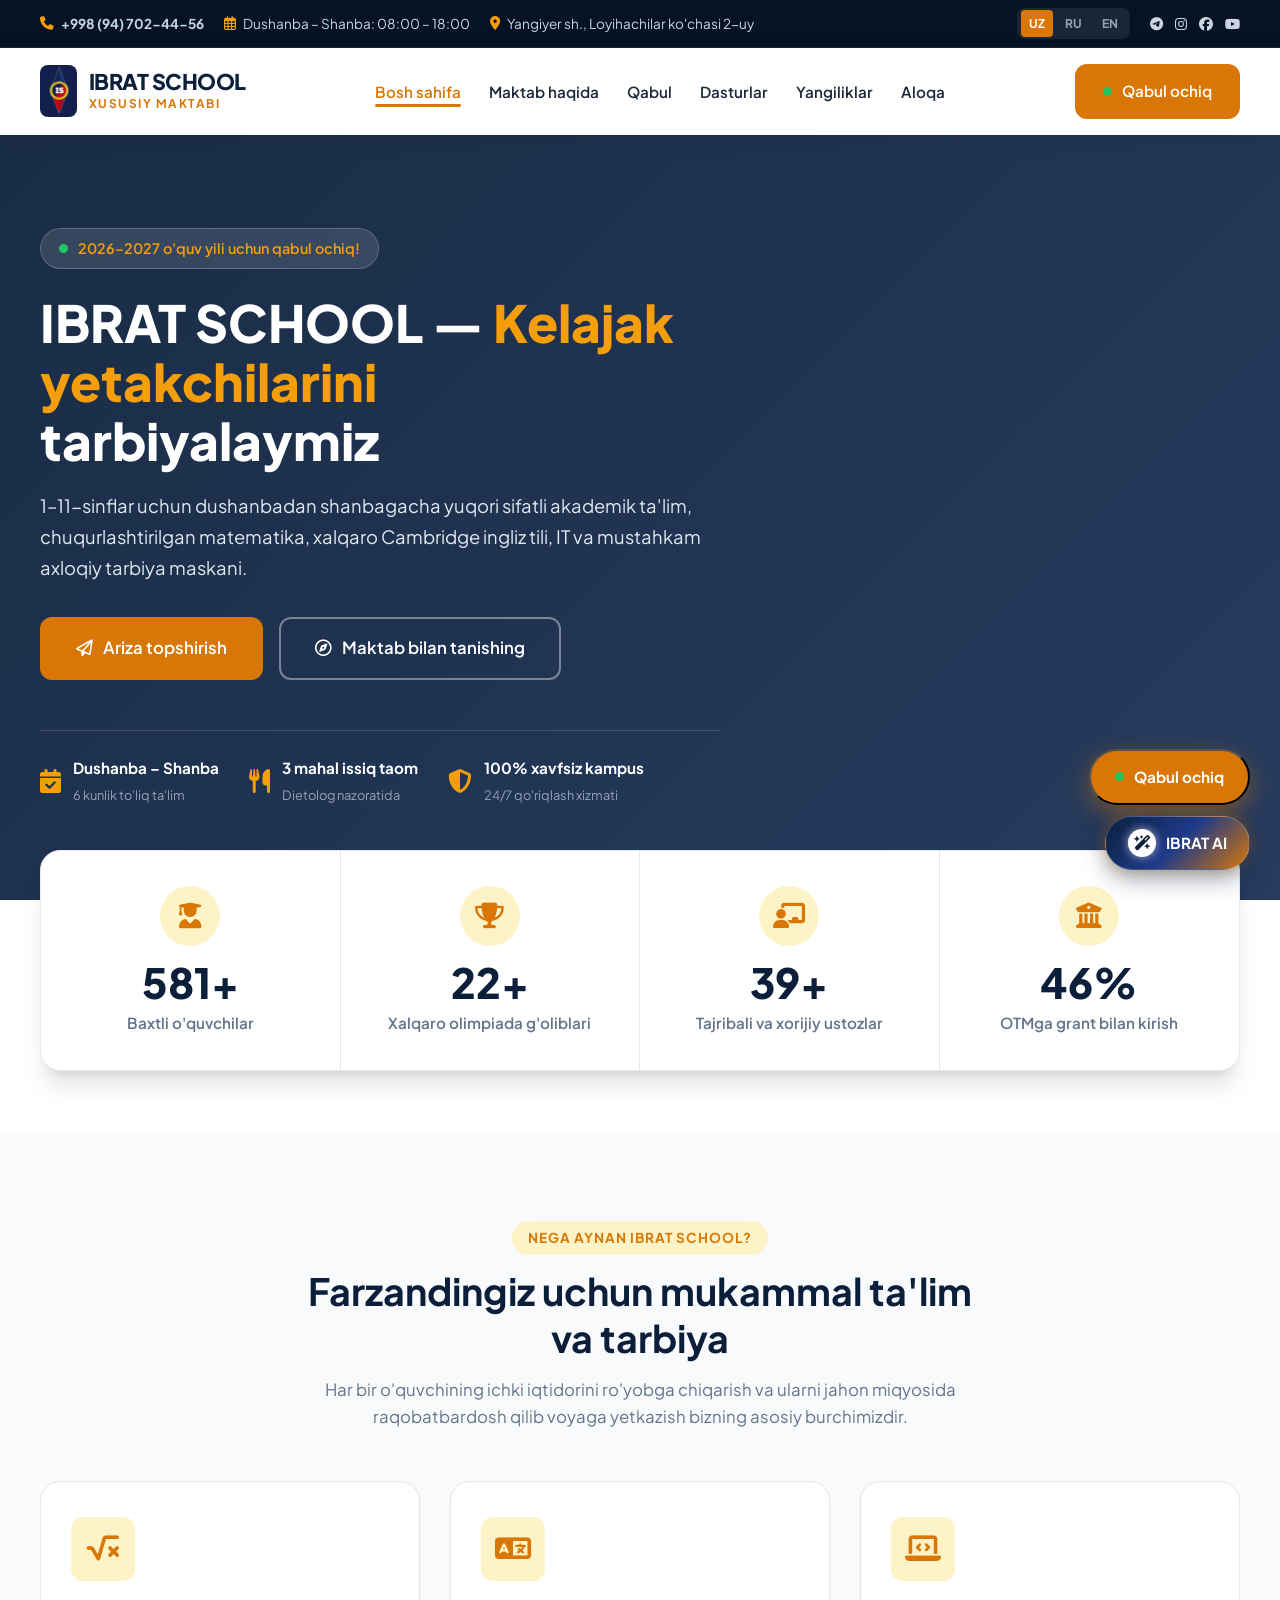
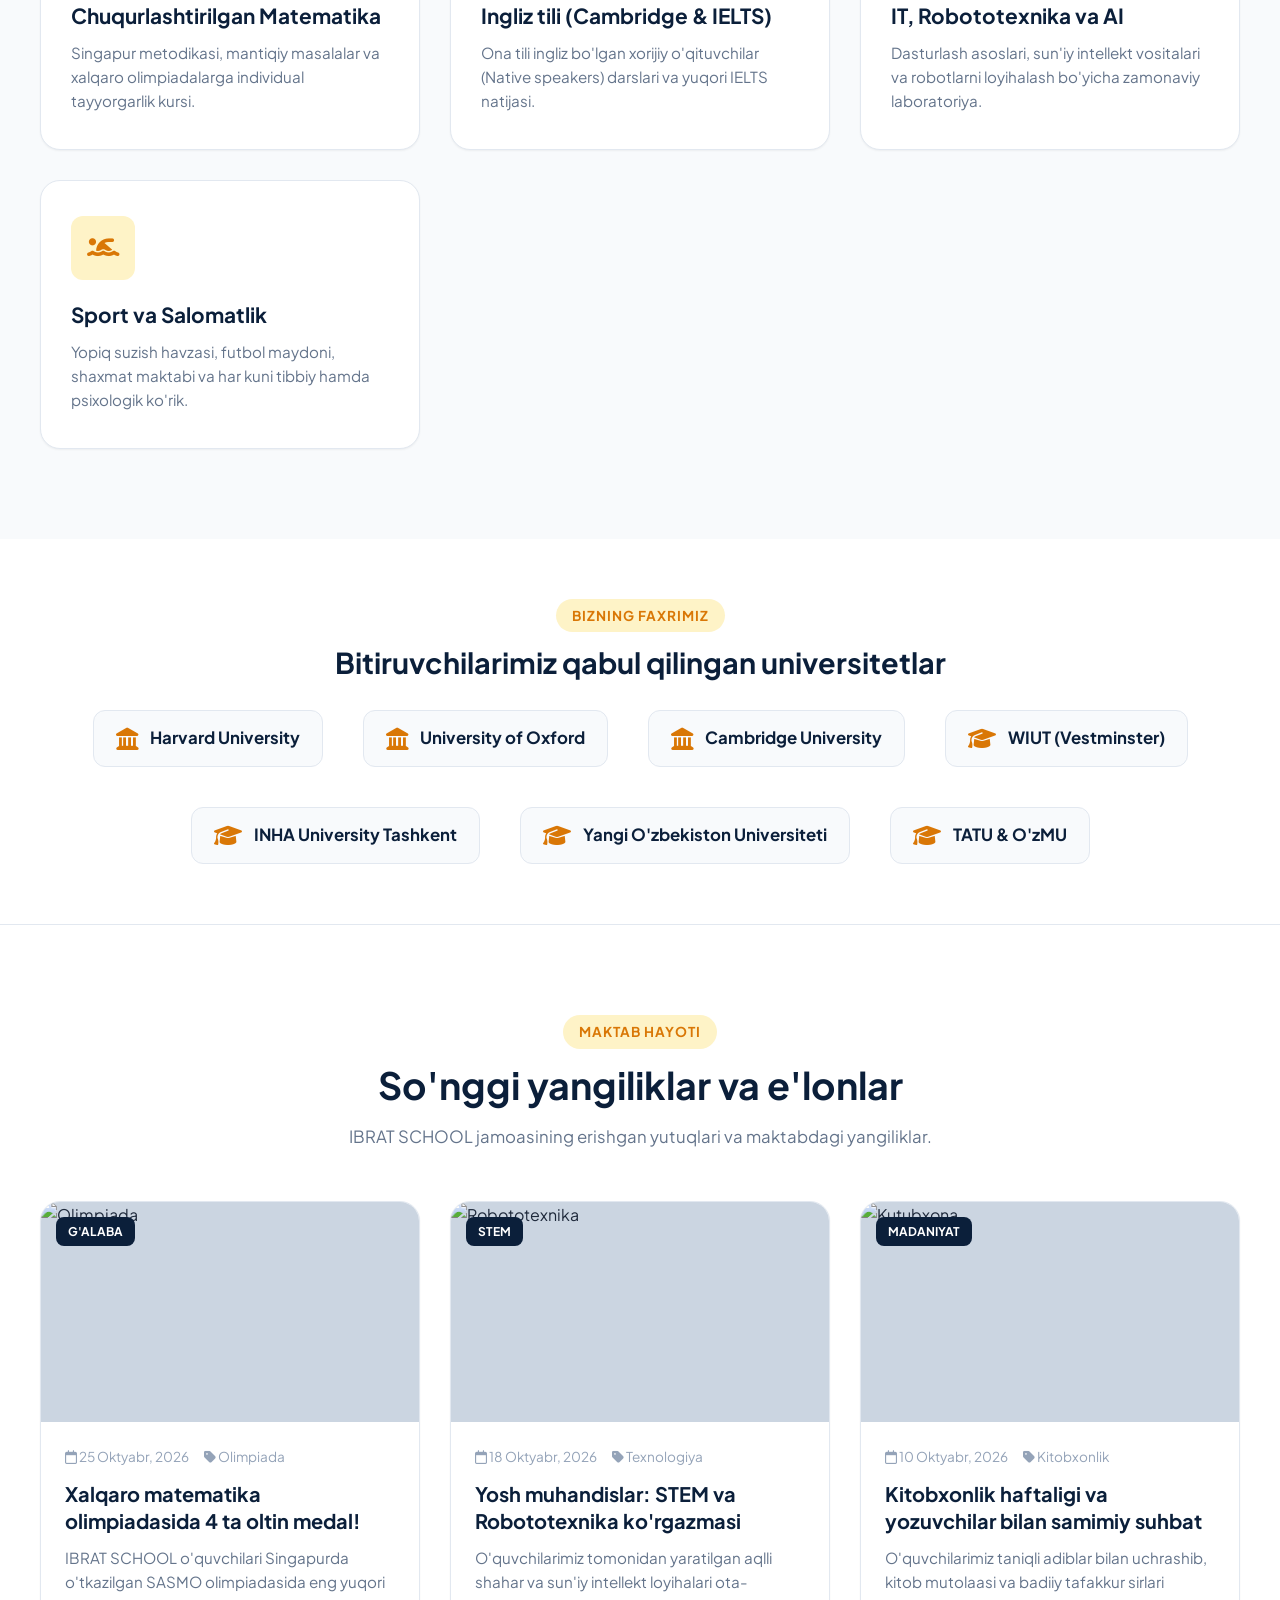
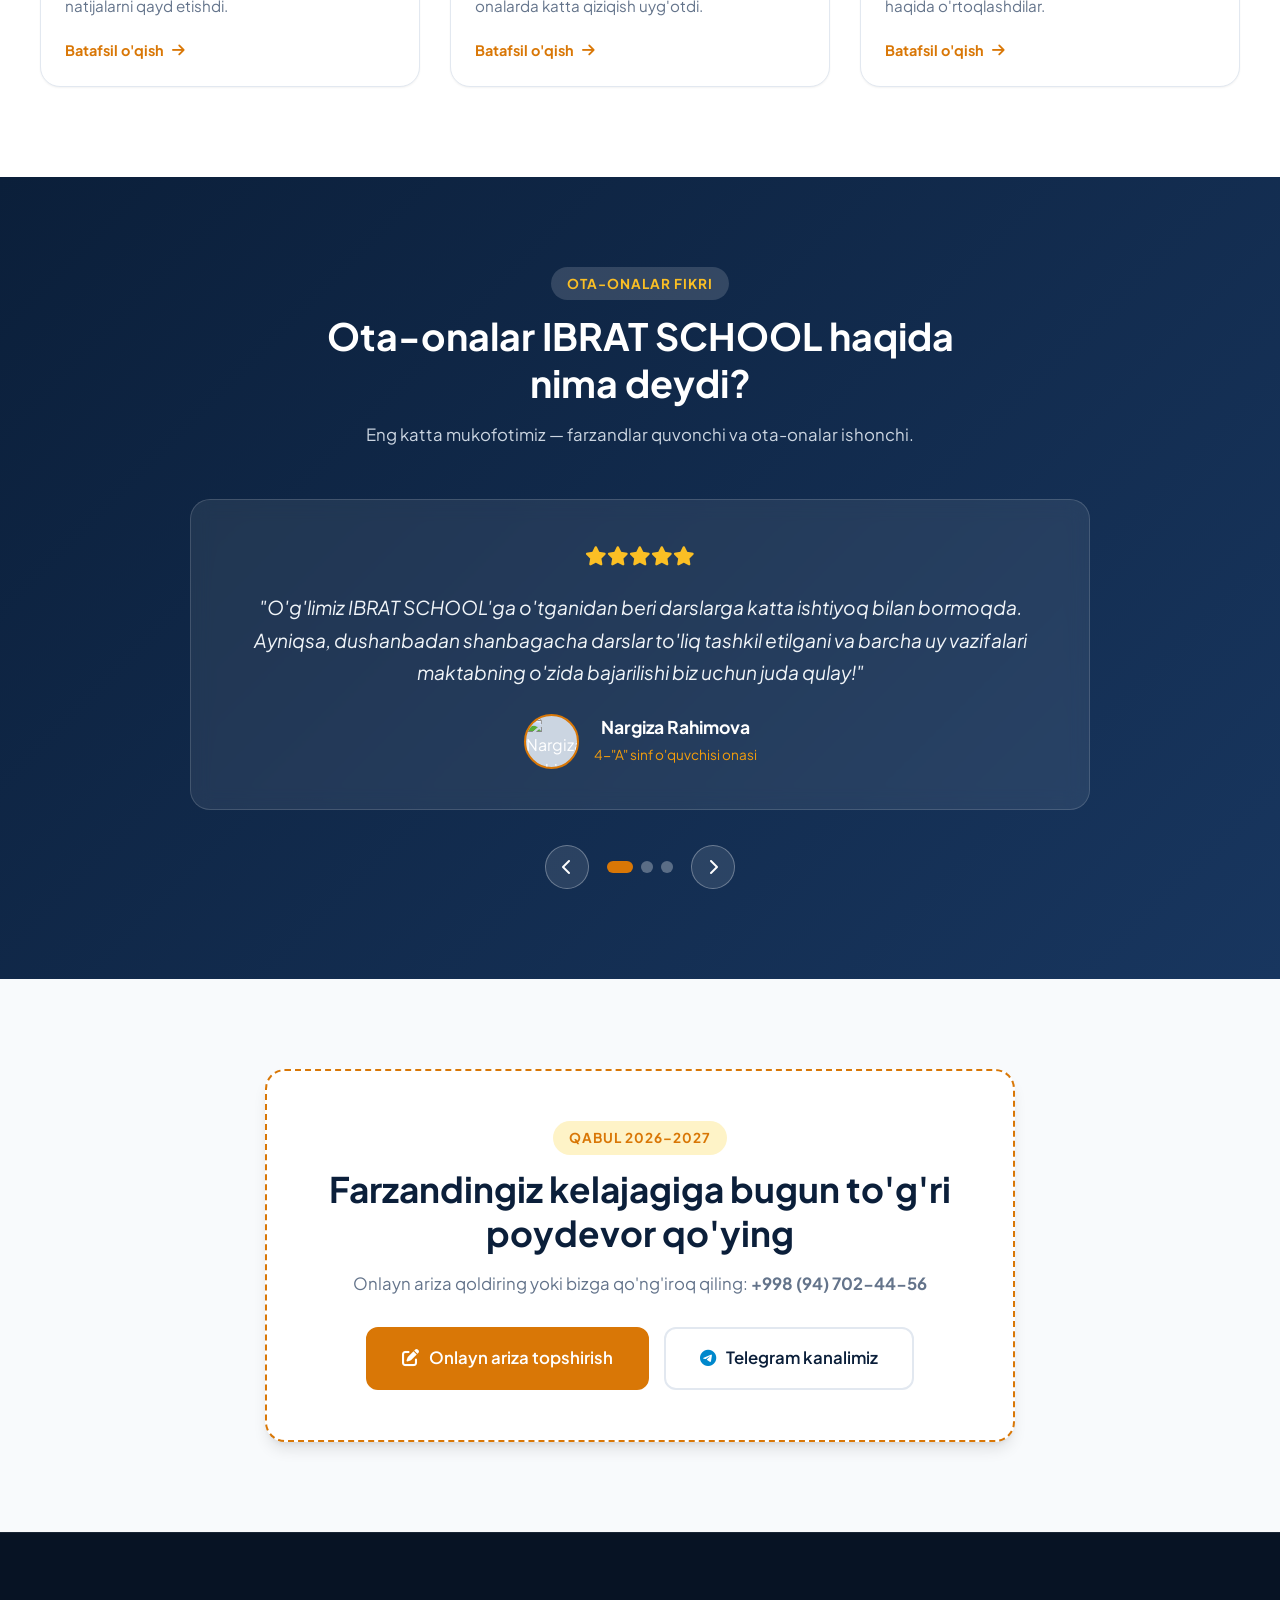
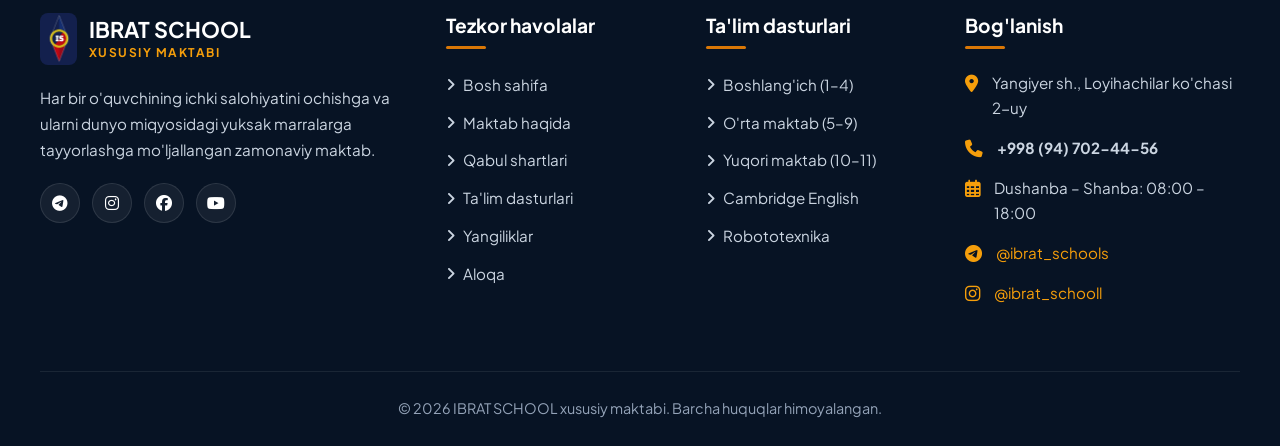
==== index.html @ 4319fed9 "Initial release: IBRAT SCHOOL rasmiy veb-sayti va AI yordamchi" ====
﻿<!DOCTYPE html>
<html lang="uz">
<head>
  <meta charset="UTF-8">
  <meta name="viewport" content="width=device-width, initial-scale=1.0">
  <title>IBRAT SCHOOL — Zamonaviy xususiy maktab va xalqaro ta'lim</title>
  <meta name="description" content="IBRAT SCHOOL xususiy maktabi — 1–11-sinflar uchun dushanbadan shanbagacha chuqurlashtirilgan matematika, ingliz tili va IT ta'limi. 2026–2027 o'quv yili uchun qabul ochiq!">
  
  <!-- Favicon: Maktab Emblemasi -->
  <link rel="icon" type="image/png" href="images/logo-square.png">

  <!-- Google Fonts: Plus Jakarta Sans -->
  <link rel="preconnect" href="https://fonts.googleapis.com">
  <link rel="preconnect" href="https://fonts.gstatic.com" crossorigin>
  <link href="https://fonts.googleapis.com/css2?family=Plus+Jakarta+Sans:wght@400;500;600;700;800&display=swap" rel="stylesheet">
  
  <!-- Font Awesome Ikonkalari -->
  <link rel="stylesheet" href="https://cdnjs.cloudflare.com/ajax/libs/font-awesome/6.4.0/css/all.min.css">
  
  <!-- Asosiy CSS -->
  <link rel="stylesheet" href="css/style.css">
</head>
<body>

  <!-- ==========================================================================
       1. TEPADAGI TEZKOR MA'LUMOT PANELI (TOPBAR)
       ========================================================================== -->
  <div class="topbar">
    <div class="container">
      <div class="topbar-info">
        <!-- Telefon raqam -->
        <div class="topbar-item">
          <i class="fa-solid fa-phone"></i>
          <a href="tel:+998947024456" style="color:inherit; font-weight:700;">+998 (94) 702-44-56</a>
        </div>
        <!-- O'qish kunlari va ish vaqti: Dushanbadan Shanbagacha -->
        <div class="topbar-item">
          <i class="fa-regular fa-calendar-days"></i>
          <span>Dushanba – Shanba: 08:00 – 18:00</span>
        </div>
        <!-- Manzil -->
        <div class="topbar-item">
          <i class="fa-solid fa-location-dot"></i>
          <span>Yangiyer sh., Loyihachilar ko'chasi 2-uy</span>
        </div>
      </div>

      <div class="topbar-actions">
        <!-- Tillar almashtirgich (UZ / RU / EN) -->
        <div class="lang-switcher">
          <button class="lang-btn active" data-lang="uz">UZ</button>
          <button class="lang-btn" data-lang="ru">RU</button>
          <button class="lang-btn" data-lang="en">EN</button>
        </div>

        <!-- Ijtimoiy tarmoqlar: Telegram & Instagram -->
        <div class="topbar-social">
          <a href="https://t.me/ibrat_schools" target="_blank" title="Telegram kanalimiz: @ibrat_schools"><i class="fa-brands fa-telegram"></i></a>
          <a href="https://instagram.com/ibrat_schooll" target="_blank" title="Instagram sahifamiz: @ibrat_schooll"><i class="fa-brands fa-instagram"></i></a>
          <a href="https://facebook.com" target="_blank" title="Facebook"><i class="fa-brands fa-facebook"></i></a>
          <a href="https://youtube.com" target="_blank" title="YouTube"><i class="fa-brands fa-youtube"></i></a>
        </div>
      </div>
    </div>
  </div>

  <!-- ==========================================================================
       2. ASOSIY MENYU (HEADER / NAVBAR)
       Maktab Emblemasi va Nomi: IBRAT SCHOOL
       ========================================================================== -->
  <header class="site-header">
    <div class="container">
      <nav class="navbar">
        <!-- Logotip: IBRAT SCHOOL Emblemasi -->
        <a href="index.html" class="logo-brand">
          <img src="images/logo.png" alt="IBRAT SCHOOL Emblemasi" class="logo-img">
          <div class="logo-text">
            <h1>IBRAT SCHOOL</h1>
            <span>Xususiy Maktabi</span>
          </div>
        </a>

        <!-- Sahifalar havolasi -->
        <ul class="nav-menu" id="navMenu">
          <li><a href="index.html" class="nav-link active">Bosh sahifa</a></li>
          <li><a href="about.html" class="nav-link">Maktab haqida</a></li>
          <li><a href="admissions.html" class="nav-link">Qabul</a></li>
          <li><a href="programs.html" class="nav-link">Dasturlar</a></li>
          <li><a href="news.html" class="nav-link">Yangiliklar</a></li>
          <li><a href="contact.html" class="nav-link">Aloqa</a></li>
        </ul>

        <!-- "Qabul ochiq" tugmasi -->
        <div class="nav-actions">
          <button class="btn btn-primary btn-admission-badge open-admission-modal">
            <span class="pulse-dot"></span>
            Qabul ochiq
          </button>
          
          <button class="mobile-toggle" id="mobileToggle" aria-label="Menyuni ochish">
            <i class="fa-solid fa-bars"></i>
          </button>
        </div>
      </nav>
    </div>
  </header>

  <main>
    <!-- ==========================================================================
         3. HERO BO'LIMI (ASOSIY BANNER)
         ========================================================================== -->
    <section class="hero" style="background: linear-gradient(135deg, rgba(11, 31, 58, 0.94) 0%, rgba(15, 38, 77, 0.90) 100%), url('https://images.unsplash.com/photo-1580582932707-520aed937b7b?auto=format&fit=crop&w=1920&q=80') center/cover no-repeat;">
      <div class="container">
        <div class="hero-content">
          <div class="hero-badge">
            <span class="pulse-dot"></span>
            2026–2027 o'quv yili uchun qabul ochiq!
          </div>

          <h1 class="hero-title">
            IBRAT SCHOOL — <span>Kelajak yetakchilarini</span> tarbiyalaymiz
          </h1>
          <p class="hero-description">
            1–11-sinflar uchun dushanbadan shanbagacha yuqori sifatli akademik ta'lim, chuqurlashtirilgan matematika, xalqaro Cambridge ingliz tili, IT va mustahkam axloqiy tarbiya maskani.
          </p>

          <div class="hero-buttons">
            <button class="btn btn-primary btn-lg open-admission-modal">
              <i class="fa-regular fa-paper-plane"></i>
              Ariza topshirish
            </button>
            <a href="about.html" class="btn btn-outline-white btn-lg">
              <i class="fa-regular fa-compass"></i>
              Maktab bilan tanishing
            </a>
          </div>

          <div class="hero-features-bar">
            <div class="hero-feat-item">
              <i class="fa-solid fa-calendar-check"></i>
              <div>
                <strong>Dushanba – Shanba</strong>
                <span>6 kunlik to'liq ta'lim</span>
              </div>
            </div>
            <div class="hero-feat-item">
              <i class="fa-solid fa-utensils"></i>
              <div>
                <strong>3 mahal issiq taom</strong>
                <span>Dietolog nazoratida</span>
              </div>
            </div>
            <div class="hero-feat-item">
              <i class="fa-solid fa-shield-halved"></i>
              <div>
                <strong>100% xavfsiz kampus</strong>
                <span>24/7 qo'riqlash xizmati</span>
              </div>
            </div>
          </div>
        </div>
      </div>
    </section>

    <!-- ==========================================================================
         4. YUTUQLAR STATISTIKASI (COUNTERS)
         ========================================================================== -->
    <section class="stats-section">
      <div class="container">
        <div class="stats-grid">
          <div class="stat-card">
            <div class="stat-icon"><i class="fa-solid fa-user-graduate"></i></div>
            <div class="stat-number" data-target="1250" data-suffix="+">0</div>
            <div class="stat-label">Baxtli o'quvchilar</div>
          </div>

          <div class="stat-card">
            <div class="stat-icon"><i class="fa-solid fa-trophy"></i></div>
            <div class="stat-number" data-target="48" data-suffix="+">0</div>
            <div class="stat-label">Xalqaro olimpiada g'oliblari</div>
          </div>

          <div class="stat-card">
            <div class="stat-icon"><i class="fa-solid fa-chalkboard-user"></i></div>
            <div class="stat-number" data-target="85" data-suffix="+">0</div>
            <div class="stat-label">Tajribali va xorijiy ustozlar</div>
          </div>

          <div class="stat-card">
            <div class="stat-icon"><i class="fa-solid fa-building-columns"></i></div>
            <div class="stat-number" data-target="99" data-suffix="%">0</div>
            <div class="stat-label">OTMga grant bilan kirish</div>
          </div>
        </div>
      </div>
    </section>

    <!-- ==========================================================================
         5. AFZALLIKLAR
         ========================================================================== -->
    <section class="section bg-alt">
      <div class="container">
        <div class="section-title-wrap">
          <span class="section-badge">Nega aynan IBRAT SCHOOL?</span>
          <h2 class="section-title">Farzandingiz uchun mukammal ta'lim va tarbiya</h2>
          <p class="section-subtitle">
            Har bir o'quvchining ichki iqtidorini ro'yobga chiqarish va ularni jahon miqyosida raqobatbardosh qilib voyaga yetkazish bizning asosiy burchimizdir.
          </p>
        </div>

        <div class="features-grid">
          <div class="feature-card">
            <div class="feat-icon-box"><i class="fa-solid fa-square-root-variable"></i></div>
            <h3>Chuqurlashtirilgan Matematika</h3>
            <p>Singapur metodikasi, mantiqiy masalalar va xalqaro olimpiadalarga individual tayyorgarlik kursi.</p>
          </div>

          <div class="feature-card">
            <div class="feat-icon-box"><i class="fa-solid fa-language"></i></div>
            <h3>Ingliz tili (Cambridge & IELTS)</h3>
            <p>Ona tili ingliz bo'lgan xorijiy o'qituvchilar (Native speakers) darslari va yuqori IELTS natijasi.</p>
          </div>

          <div class="feature-card">
            <div class="feat-icon-box"><i class="fa-solid fa-laptop-code"></i></div>
            <h3>IT, Robototexnika va AI</h3>
            <p>Dasturlash asoslari, sun'iy intellekt vositalari va robotlarni loyihalash bo'yicha zamonaviy laboratoriya.</p>
          </div>

          <div class="feature-card">
            <div class="feat-icon-box"><i class="fa-solid fa-person-swimming"></i></div>
            <h3>Sport va Salomatlik</h3>
            <p>Yopiq suzish havzasi, futbol maydoni, shaxmat maktabi va har kuni tibbiy hamda psixologik ko'rik.</p>
          </div>
        </div>
      </div>
    </section>

    <!-- ==========================================================================
         6. UNIVERSITETLAR
         ========================================================================== -->
    <section class="uni-section">
      <div class="container">
        <div class="section-title-wrap" style="margin-bottom: 30px;">
          <span class="section-badge">Bizning faxrimiz</span>
          <h2 class="section-title" style="font-size: 1.8rem;">Bitiruvchilarimiz qabul qilingan universitetlar</h2>
        </div>
        <div class="uni-grid">
          <div class="uni-badge"><i class="fa-solid fa-landmark"></i> Harvard University</div>
          <div class="uni-badge"><i class="fa-solid fa-landmark"></i> University of Oxford</div>
          <div class="uni-badge"><i class="fa-solid fa-landmark"></i> Cambridge University</div>
          <div class="uni-badge"><i class="fa-solid fa-graduation-cap"></i> WIUT (Vestminster)</div>
          <div class="uni-badge"><i class="fa-solid fa-graduation-cap"></i> INHA University Tashkent</div>
          <div class="uni-badge"><i class="fa-solid fa-graduation-cap"></i> Yangi O'zbekiston Universiteti</div>
          <div class="uni-badge"><i class="fa-solid fa-graduation-cap"></i> TATU & O'zMU</div>
        </div>
      </div>
    </section>

    <!-- ==========================================================================
         7. SO'NGGI YANGILIKLAR (3 TA KARTA)
         ========================================================================== -->
    <section class="section">
      <div class="container">
        <div class="section-title-wrap">
          <span class="section-badge">Maktab hayoti</span>
          <h2 class="section-title">So'nggi yangiliklar va e'lonlar</h2>
          <p class="section-subtitle">IBRAT SCHOOL jamoasining erishgan yutuqlari va maktabdagi yangiliklar.</p>
        </div>

        <div class="news-grid">
          <article class="news-card">
            <div class="news-img-wrap">
              <span class="news-tag">G'alaba</span>
              <img src="https://images.unsplash.com/photo-1523240795612-9a054b0db644?auto=format&fit=crop&w=700&q=80" alt="Olimpiada">
            </div>
            <div class="news-body">
              <div class="news-meta">
                <span><i class="fa-regular fa-calendar"></i> 25 Oktyabr, 2026</span>
                <span><i class="fa-solid fa-tag"></i> Olimpiada</span>
              </div>
              <h3 class="news-title">
                <a href="news.html">Xalqaro matematika olimpiadasida 4 ta oltin medal!</a>
              </h3>
              <p class="news-excerpt">
                IBRAT SCHOOL o'quvchilari Singapurda o'tkazilgan SASMO olimpiadasida eng yuqori natijalarni qayd etishdi.
              </p>
              <a href="news.html" class="news-link">Batafsil o'qish <i class="fa-solid fa-arrow-right"></i></a>
            </div>
          </article>

          <article class="news-card">
            <div class="news-img-wrap">
              <span class="news-tag">STEM</span>
              <img src="https://images.unsplash.com/photo-1581092160607-ee22621dd758?auto=format&fit=crop&w=700&q=80" alt="Robototexnika">
            </div>
            <div class="news-body">
              <div class="news-meta">
                <span><i class="fa-regular fa-calendar"></i> 18 Oktyabr, 2026</span>
                <span><i class="fa-solid fa-tag"></i> Texnologiya</span>
              </div>
              <h3 class="news-title">
                <a href="news.html">Yosh muhandislar: STEM va Robototexnika ko'rgazmasi</a>
              </h3>
              <p class="news-excerpt">
                O'quvchilarimiz tomonidan yaratilgan aqlli shahar va sun'iy intellekt loyihalari ota-onalarda katta qiziqish uyg'otdi.
              </p>
              <a href="news.html" class="news-link">Batafsil o'qish <i class="fa-solid fa-arrow-right"></i></a>
            </div>
          </article>

          <article class="news-card">
            <div class="news-img-wrap">
              <span class="news-tag">Madaniyat</span>
              <img src="https://images.unsplash.com/photo-1497633762265-9d179a990aa6?auto=format&fit=crop&w=700&q=80" alt="Kutubxona">
            </div>
            <div class="news-body">
              <div class="news-meta">
                <span><i class="fa-regular fa-calendar"></i> 10 Oktyabr, 2026</span>
                <span><i class="fa-solid fa-tag"></i> Kitobxonlik</span>
              </div>
              <h3 class="news-title">
                <a href="news.html">Kitobxonlik haftaligi va yozuvchilar bilan samimiy suhbat</a>
              </h3>
              <p class="news-excerpt">
                O'quvchilarimiz taniqli adiblar bilan uchrashib, kitob mutolaasi va badiiy tafakkur sirlari haqida o'rtoqlashdilar.
              </p>
              <a href="news.html" class="news-link">Batafsil o'qish <i class="fa-solid fa-arrow-right"></i></a>
            </div>
          </article>
        </div>
      </div>
    </section>

    <!-- ==========================================================================
         8. OTA-ONALAR FIKRLARI (SLAYDER)
         ========================================================================== -->
    <section class="testimonials-section">
      <div class="container">
        <div class="section-title-wrap">
          <span class="section-badge" style="background: rgba(255,255,255,0.15); color: #fbbf24;">Ota-onalar fikri</span>
          <h2 class="section-title">Ota-onalar IBRAT SCHOOL haqida nima deydi?</h2>
          <p class="section-subtitle">Eng katta mukofotimiz — farzandlar quvonchi va ota-onalar ishonchi.</p>
        </div>

        <div class="slider-wrapper">
          <div class="testimonial-track" id="testimonialTrack">
            <div class="testimonial-slide active">
              <div class="testimonial-card">
                <div class="testimonial-stars">
                  <i class="fa-solid fa-star"></i><i class="fa-solid fa-star"></i><i class="fa-solid fa-star"></i><i class="fa-solid fa-star"></i><i class="fa-solid fa-star"></i>
                </div>
                <p class="testimonial-text">
                  "O'g'limiz IBRAT SCHOOL'ga o'tganidan beri darslarga katta ishtiyoq bilan bormoqda. Ayniqsa, dushanbadan shanbagacha darslar to'liq tashkil etilgani va barcha uy vazifalari maktabning o'zida bajarilishi biz uchun juda qulay!"
                </p>
                <div class="testimonial-author">
                  <img src="https://images.unsplash.com/photo-1544005313-94ddf0286df2?auto=format&fit=crop&w=120&q=80" alt="Nargiza Rahimova" class="author-avatar">
                  <div class="author-info">
                    <h4>Nargiza Rahimova</h4>
                    <span>4-"A" sinf o'quvchisi onasi</span>
                  </div>
                </div>
              </div>
            </div>

            <div class="testimonial-slide">
              <div class="testimonial-card">
                <div class="testimonial-stars">
                  <i class="fa-solid fa-star"></i><i class="fa-solid fa-star"></i><i class="fa-solid fa-star"></i><i class="fa-solid fa-star"></i><i class="fa-solid fa-star"></i>
                </div>
                <p class="testimonial-text">
                  "Maktabdagi xavfsizlik, toza va to'yimli 3 mahal taom hamda robototexnika to'garagi juda yuqori darajada. Ustozlarning har bir bolaga alohida mehr bilan yondashishi tahsinga loyiq."
                </p>
                <div class="testimonial-author">
                  <img src="https://images.unsplash.com/photo-1507003211169-0a1dd7228f2d?auto=format&fit=crop&w=120&q=80" alt="Akmal Rustamov" class="author-avatar">
                  <div class="author-info">
                    <h4>Akmal Rustamov</h4>
                    <span>7-"B" sinf o'quvchisi otasi</span>
                  </div>
                </div>
              </div>
            </div>

            <div class="testimonial-slide">
              <div class="testimonial-card">
                <div class="testimonial-stars">
                  <i class="fa-solid fa-star"></i><i class="fa-solid fa-star"></i><i class="fa-solid fa-star"></i><i class="fa-solid fa-star"></i><i class="fa-solid fa-star"></i>
                </div>
                <p class="testimonial-text">
                  "Qizim 9-sinfni tamomlab, ingliz tili IELTS imtihonidan 7.5 natijani qo'lga kiritdi. IBRAT SCHOOL jamoasiga samimiy minnatdorchiligimni bildiraman!"
                </p>
                <div class="testimonial-author">
                  <img src="https://images.unsplash.com/photo-1573496359142-b8d87734a5a2?auto=format&fit=crop&w=120&q=80" alt="Dildora Umarova" class="author-avatar">
                  <div class="author-info">
                    <h4>Dildora Umarova</h4>
                    <span>9-"C" sinf o'quvchisi onasi</span>
                  </div>
                </div>
              </div>
            </div>
          </div>

          <div class="slider-controls">
            <button class="slider-btn" id="sliderPrev" aria-label="Oldingi"><i class="fa-solid fa-chevron-left"></i></button>
            <div class="slider-dots" id="sliderDots"></div>
            <button class="slider-btn" id="sliderNext" aria-label="Keyingi"><i class="fa-solid fa-chevron-right"></i></button>
          </div>
        </div>
      </div>
    </section>

    <!-- ==========================================================================
         9. CTA CHAQIRUV BLOKI
         ========================================================================== -->
    <section class="section" style="background-color: var(--bg-alt); text-align: center;">
      <div class="container">
        <div style="max-width: 750px; margin: 0 auto; background: #ffffff; padding: 50px 30px; border-radius: var(--radius-lg); box-shadow: var(--shadow-lg); border: 2px dashed var(--accent);">
          <span class="section-badge">Qabul 2026–2027</span>
          <h2 style="font-size: 2.2rem; margin-bottom: 16px;">Farzandingiz kelajagiga bugun to'g'ri poydevor qo'ying</h2>
          <p style="color: var(--text-muted); margin-bottom: 30px; font-size: 1.05rem;">
            Onlayn ariza qoldiring yoki bizga qo'ng'iroq qiling: <strong>+998 (94) 702-44-56</strong>
          </p>
          <div style="display: flex; justify-content: center; gap: 15px; flex-wrap: wrap;">
            <button class="btn btn-primary btn-lg open-admission-modal">
              <i class="fa-solid fa-pen-to-square"></i>
              Onlayn ariza topshirish
            </button>
            <a href="https://t.me/ibrat_schools" target="_blank" class="btn btn-secondary btn-lg">
              <i class="fa-brands fa-telegram" style="color: #0088cc;"></i>
              Telegram kanalimiz
            </a>
          </div>
        </div>
      </div>
    </section>
  </main>

  <!-- ==========================================================================
       10. DOIMIY QABUL TUGMASI
       ========================================================================== -->
  <button class="floating-admission-btn open-admission-modal" aria-label="Qabulga ariza topshirish">
    <span class="pulse-dot"></span>
    <span>Qabul ochiq</span>
  </button>

  <!-- ==========================================================================
       11. IBRAT AI MASLAHATCHISI (AI CHATBOT WIDGET)
       ========================================================================== -->
  <button class="ai-chat-btn" id="aiChatBtn" aria-label="AI Yordamchi bilan suhbat">
    <div class="ai-icon-sparkle">
      <i class="fa-solid fa-wand-magic-sparkles"></i>
    </div>
    <span>IBRAT AI</span>
  </button>

  <div class="ai-chat-window" id="aiChatWindow">
    <div class="ai-chat-header">
      <div class="ai-header-profile">
        <img src="images/logo-square.png" alt="IBRAT AI" class="ai-avatar">
        <div>
          <div class="ai-header-title">IBRAT AI Maslahatchi</div>
          <div class="ai-header-status">
            <span class="ai-status-dot"></span> Online yordamchi
          </div>
        </div>
      </div>
      <button class="ai-close-btn" id="aiCloseBtn" aria-label="Yopish">&times;</button>
    </div>

    <div class="ai-chat-body" id="aiMessages">
      <div class="ai-message ai-msg-bot">
        <div class="ai-bubble">
          Assalomu alaykum! Men <b>IBRAT SCHOOL</b> sun'iy intellekt maslahatchisiman. Maktabimiz, qabul, dars kunlari va narxlar haqida savollaringizga mamnuniyat bilan javob beraman.
        </div>
        <div class="ai-msg-time">Hozir</div>
      </div>

      <!-- Tezkor savollar -->
      <div class="ai-quick-questions">
        <button class="ai-quick-btn" data-question="O'qish kunlari qaysi kunlar?">📅 O'qish kunlari</button>
        <button class="ai-quick-btn" data-question="Qabul shartlari va arizalar">🎓 Qabul qanday bo'ladi?</button>
        <button class="ai-quick-btn" data-question="O'qish narxi qancha?">💰 O'qish narxlari</button>
        <button class="ai-quick-btn" data-question="Chuqurlashtirilgan fanlar">📚 Chuqur fanlar</button>
        <button class="ai-quick-btn" data-question="Telefon va manzil">📞 Telefon & Manzil</button>
      </div>
    </div>

    <form class="ai-chat-footer" id="aiChatForm">
      <input type="text" class="ai-input" id="aiInput" placeholder="Savolingizni yozing..." required autocomplete="off">
      <button type="submit" class="ai-send-btn" aria-label="Yuborish">
        <i class="fa-solid fa-paper-plane"></i>
      </button>
    </form>
  </div>

  <div class="back-to-top" id="backToTop" title="Tepaga chiqish">
    <i class="fa-solid fa-arrow-up"></i>
  </div>

  <!-- ==========================================================================
       12. FOOTER (PASTKI QISM)
       ========================================================================== -->
  <footer class="site-footer">
    <div class="container">
      <div class="footer-top">
        <div class="footer-col footer-about">
          <div class="logo-brand" style="margin-bottom: 20px;">
            <img src="images/logo.png" alt="IBRAT SCHOOL" class="logo-img">
            <div class="logo-text">
              <h2 style="color: #fff; font-size: 1.35rem;">IBRAT SCHOOL</h2>
              <span style="color: var(--accent-light);">Xususiy Maktabi</span>
            </div>
          </div>
          <p>
            Har bir o'quvchining ichki salohiyatini ochishga va ularni dunyo miqyosidagi yuksak marralarga tayyorlashga mo'ljallangan zamonaviy maktab.
          </p>
          <div class="footer-social">
            <a href="https://t.me/ibrat_schools" target="_blank"><i class="fa-brands fa-telegram"></i></a>
            <a href="https://instagram.com/ibrat_schooll" target="_blank"><i class="fa-brands fa-instagram"></i></a>
            <a href="https://facebook.com" target="_blank"><i class="fa-brands fa-facebook"></i></a>
            <a href="https://youtube.com" target="_blank"><i class="fa-brands fa-youtube"></i></a>
          </div>
        </div>

        <div class="footer-col">
          <h3>Tezkor havolalar</h3>
          <ul class="footer-links">
            <li><a href="index.html"><i class="fa-solid fa-angle-right"></i> Bosh sahifa</a></li>
            <li><a href="about.html"><i class="fa-solid fa-angle-right"></i> Maktab haqida</a></li>
            <li><a href="admissions.html"><i class="fa-solid fa-angle-right"></i> Qabul shartlari</a></li>
            <li><a href="programs.html"><i class="fa-solid fa-angle-right"></i> Ta'lim dasturlari</a></li>
            <li><a href="news.html"><i class="fa-solid fa-angle-right"></i> Yangiliklar</a></li>
            <li><a href="contact.html"><i class="fa-solid fa-angle-right"></i> Aloqa</a></li>
          </ul>
        </div>

        <div class="footer-col">
          <h3>Ta'lim dasturlari</h3>
          <ul class="footer-links">
            <li><a href="programs.html#primaryTab"><i class="fa-solid fa-angle-right"></i> Boshlang'ich (1–4)</a></li>
            <li><a href="programs.html#middleTab"><i class="fa-solid fa-angle-right"></i> O'rta maktab (5–9)</a></li>
            <li><a href="programs.html#highTab"><i class="fa-solid fa-angle-right"></i> Yuqori maktab (10–11)</a></li>
            <li><a href="programs.html"><i class="fa-solid fa-angle-right"></i> Cambridge English</a></li>
            <li><a href="programs.html"><i class="fa-solid fa-angle-right"></i> Robototexnika</a></li>
          </ul>
        </div>

        <div class="footer-col">
          <h3>Bog'lanish</h3>
          <ul class="footer-contact-list">
            <li>
              <i class="fa-solid fa-location-dot"></i>
              <span>Yangiyer sh., Loyihachilar ko'chasi 2-uy</span>
            </li>
            <li>
              <i class="fa-solid fa-phone"></i>
              <a href="tel:+998947024456" style="color:inherit; font-weight:700;">+998 (94) 702-44-56</a>
            </li>
            <li>
              <i class="fa-regular fa-calendar-days"></i>
              <span>Dushanba – Shanba: 08:00 – 18:00</span>
            </li>
            <li>
              <i class="fa-brands fa-telegram"></i>
              <a href="https://t.me/ibrat_schools" target="_blank" style="color: var(--accent-light);">@ibrat_schools</a>
            </li>
            <li>
              <i class="fa-brands fa-instagram"></i>
              <a href="https://instagram.com/ibrat_schooll" target="_blank" style="color: var(--accent-light);">@ibrat_schooll</a>
            </li>
          </ul>
        </div>
      </div>

      <div class="footer-bottom">
        <p>&copy; 2026 IBRAT SCHOOL xususiy maktabi. Barcha huquqlar himoyalangan.</p>
      </div>
    </div>
  </footer>

  <!-- ==========================================================================
       13. TEZKOR QABUL MODALI (POPUP)
       ========================================================================== -->
  <div class="modal-overlay" id="admissionModal">
    <div class="modal-box" style="max-width: 600px; text-align: left;">
      <div style="display: flex; justify-content: space-between; align-items: center; margin-bottom: 20px;">
        <h3 style="color: var(--primary); font-size: 1.4rem;">
          <i class="fa-solid fa-file-pen" style="color: var(--accent); margin-right: 8px;"></i>
          IBRAT SCHOOL — Qabul arizasi
        </h3>
        <button class="close-modal" style="background: none; border: none; font-size: 1.6rem; cursor: pointer; color: var(--text-muted);">&times;</button>
      </div>

      <form id="quickAdmissionForm" class="ajax-form">
        <div class="form-grid">
          <div class="form-group">
            <label class="form-label">Bola F.I.SH *</label>
            <input type="text" class="form-control" placeholder="Masalan: Azizbek Aliyev" required>
          </div>
          <div class="form-group">
            <label class="form-label">Tug'ilgan sanasi *</label>
            <input type="date" class="form-control" required>
          </div>
          <div class="form-group">
            <label class="form-label">Topshirmoqchi bo'lgan sinfi *</label>
            <select class="form-control" required>
              <option value="">Sinfni tanlang...</option>
              <option value="1">1-sinf (Boshlang'ich)</option>
              <option value="2">2-sinf</option>
              <option value="3">3-sinf</option>
              <option value="4">4-sinf</option>
              <option value="5">5-sinf (O'rta)</option>
              <option value="6">6-sinf</option>
              <option value="7">7-sinf</option>
              <option value="8">8-sinf</option>
              <option value="9">9-sinf</option>
              <option value="10">10-sinf (Yuqori)</option>
              <option value="11">11-sinf</option>
            </select>
          </div>
          <div class="form-group">
            <label class="form-label">Ota-onaning F.I.SH *</label>
            <input type="text" class="form-control" placeholder="Ota yoki onaning ismi" required>
          </div>
          <div class="form-group full-width">
            <label class="form-label">Telefon raqam *</label>
            <input type="tel" class="form-control" placeholder="+998 (94) 702-44-56" required>
          </div>
          <div class="form-group full-width">
            <label class="form-label">Qo'shimcha izoh yoki savolingiz</label>
            <textarea class="form-control" style="min-height: 80px;" placeholder="Farzandingiz qiziqishlari yoki savollaringiz bo'lsa yozing..."></textarea>
          </div>
        </div>

        <button type="submit" class="btn btn-primary btn-lg" style="width: 100%; margin-top: 15px;">
          <i class="fa-solid fa-paper-plane"></i> Arizani yuborish
        </button>
      </form>
    </div>
  </div>

  <!-- SUCCESS MODAL -->
  <div class="modal-overlay" id="successModal">
    <div class="modal-box">
      <div class="modal-icon-success">
        <i class="fa-solid fa-circle-check"></i>
      </div>
      <h3 class="modal-title">Rahmat, arizangiz qabul qilindi!</h3>
      <p class="modal-desc">
        Sizning ma'lumotlaringiz IBRAT SCHOOL qabul komissiyasiga yetib bordi. Tez orada mutaxassisimiz <b>+998 (94) 702-44-56</b> orqali siz bilan bog'lanadi.
      </p>
      <button class="btn btn-primary close-modal" style="width: 100%;">
        Tushunarli, rahmat!
      </button>
    </div>
  </div>

  <!-- Asosiy JS Skripti -->
  <script src="js/main.js"></script>
</body>
</html>
---- css/style.css ----
/* ==========================================================================
   ZIYO NUR XUSUSIY MAKTABI - ASOSIY USLUB JADVALI (STYLE.CSS)
   Muallif: Antigravity AI
   Tavsif: Zamonaviy, toza, to'liq moslashuvchan (responsive) dizayn uslublari
   Ranglar: To'q ko'k (#0b1d3a), Oltin sariq (#f59e0b), Oq va Neft kulrang
   ========================================================================== */

/* --------------------------------------------------------------------------
   1. ASOSIY O'ZGARUVCHILAR (CSS VARIABLES)
   Ranglar yoki shriftlarni o'zgartirish uchun shu yerdagi kodlarni almashtiring
   -------------------------------------------------------------------------- */
:root {
  /* Asosiy ranglar */
  --primary: #0b1f3a;          /* To'q ko'k (asosiy brend rangi) */
  --primary-light: #18365f;    /* Ochiqroq to'q ko'k */
  --primary-dark: #071324;     /* Juda to'q ko'k */
  
  --accent: #d97706;           /* Oltin sariq / Qahrabo */
  --accent-light: #f59e0b;     /* Yorqin oltin */
  --accent-soft: #fef3c7;      /* Ochiq pastel sariq fon */
  
  --secondary: #0284c7;        /* Qo'shimcha moviy rang */
  --success: #10b981;          /* Muvaffaqiyat yashil rangi */
  --danger: #ef4444;           /* Xatolik qizil rangi */
  
  /* Matn va fon ranglari */
  --text-main: #1e293b;        /* Asosiy matn (to'q kulrang) */
  --text-muted: #64748b;       /* Ikkinchi darajali matn */
  --text-light: #94a3b8;       /* Ochiq matn */
  --bg-main: #ffffff;          /* Asosiy fon (oq) */
  --bg-alt: #f8fafc;           /* Muqobil fon (juda och kulrang) */
  --bg-card: #ffffff;          /* Karta foni */
  --border-color: #e2e8f0;     /* Ajratuvchi chiziqlar */

  /* Shriftlar */
  --font-main: 'Plus Jakarta Sans', system-ui, -apple-system, sans-serif;
  
  /* Soyalar (Shadows) */
  --shadow-sm: 0 1px 2px 0 rgb(0 0 0 / 0.05);
  --shadow-md: 0 4px 6px -1px rgb(0 0 0 / 0.1), 0 2px 4px -2px rgb(0 0 0 / 0.1);
  --shadow-lg: 0 10px 15px -3px rgb(0 0 0 / 0.1), 0 4px 6px -4px rgb(0 0 0 / 0.1);
  --shadow-xl: 0 20px 25px -5px rgb(0 0 0 / 0.1), 0 8px 10px -6px rgb(0 0 0 / 0.1);
  --shadow-gold: 0 10px 25px -5px rgba(217, 119, 6, 0.35);

  /* Burchak radiusi */
  --radius-sm: 8px;
  --radius-md: 12px;
  --radius-lg: 20px;
  --radius-full: 9999px;

  /* O'tish vaqti (Transition) */
  --transition: all 0.3s cubic-bezier(0.4, 0, 0.2, 1);
}

/* --------------------------------------------------------------------------
   2. BAZAVIY SOZLAMALAR
   -------------------------------------------------------------------------- */
*, *::before, *::after {
  box-sizing: border-box;
  margin: 0;
  padding: 0;
}

html {
  scroll-behavior: smooth;
  font-size: 16px;
}

body {
  font-family: var(--font-main);
  background-color: var(--bg-main);
  color: var(--text-main);
  line-height: 1.6;
  overflow-x: hidden;
  -webkit-font-smoothing: antialiased;
}

img {
  max-width: 100%;
  height: auto;
  display: block;
}

a {
  color: inherit;
  text-decoration: none;
  transition: var(--transition);
}

ul, ol {
  list-style: none;
}

button, input, select, textarea {
  font: inherit;
}

.container {
  width: 100%;
  max-width: 1240px;
  margin-left: auto;
  margin-right: auto;
  padding-left: 20px;
  padding-right: 20px;
}

/* --------------------------------------------------------------------------
   3. TIPOGRAFIYA VA TUGMALAR
   -------------------------------------------------------------------------- */
h1, h2, h3, h4, h5, h6 {
  color: var(--primary);
  font-weight: 700;
  line-height: 1.25;
}

.section-title-wrap {
  text-align: center;
  max-width: 700px;
  margin: 0 auto 50px auto;
}

.section-badge {
  display: inline-block;
  background-color: var(--accent-soft);
  color: var(--accent);
  font-size: 0.85rem;
  font-weight: 700;
  text-transform: uppercase;
  letter-spacing: 1px;
  padding: 6px 16px;
  border-radius: var(--radius-full);
  margin-bottom: 12px;
}

.section-title {
  font-size: 2.35rem;
  margin-bottom: 16px;
  color: var(--primary);
}

.section-subtitle {
  font-size: 1.05rem;
  color: var(--text-muted);
}

/* Tugmalar */
.btn {
  display: inline-flex;
  align-items: center;
  justify-content: center;
  gap: 10px;
  font-weight: 600;
  font-size: 0.95rem;
  padding: 13px 26px;
  border-radius: var(--radius-md);
  border: 2px solid transparent;
  cursor: pointer;
  transition: var(--transition);
  text-align: center;
  white-space: nowrap;
}

.btn-primary {
  background-color: var(--accent);
  color: #ffffff;
  border-color: var(--accent);
}
.btn-primary:hover {
  background-color: var(--accent-hover);
  border-color: var(--accent-hover);
  box-shadow: var(--shadow-gold);
  transform: translateY(-2px);
}

.btn-secondary {
  background-color: transparent;
  color: var(--primary);
  border-color: var(--border-color);
}
.btn-secondary:hover {
  background-color: var(--bg-alt);
  border-color: var(--primary);
  color: var(--primary);
}

.btn-white {
  background-color: #ffffff;
  color: var(--primary);
}
.btn-white:hover {
  background-color: var(--accent-soft);
  color: var(--accent);
  transform: translateY(-2px);
}

.btn-outline-white {
  background-color: transparent;
  color: #ffffff;
  border-color: rgba(255, 255, 255, 0.4);
}
.btn-outline-white:hover {
  background-color: #ffffff;
  color: var(--primary);
  border-color: #ffffff;
}

.btn-sm {
  padding: 8px 18px;
  font-size: 0.85rem;
}

.btn-lg {
  padding: 16px 34px;
  font-size: 1.05rem;
}

/* --------------------------------------------------------------------------
   4. TEPADAGI PANEL (TOPBAR)
   -------------------------------------------------------------------------- */
.topbar {
  background-color: var(--primary-dark);
  color: #cbd5e1;
  font-size: 0.85rem;
  padding: 8px 0;
  border-bottom: 1px solid rgba(255, 255, 255, 0.08);
}

.topbar .container {
  display: flex;
  justify-content: space-between;
  align-items: center;
  flex-wrap: wrap;
  gap: 10px;
}

.topbar-info {
  display: flex;
  align-items: center;
  gap: 20px;
  flex-wrap: wrap;
}

.topbar-item {
  display: flex;
  align-items: center;
  gap: 7px;
}
.topbar-item i {
  color: var(--accent-light);
}

.topbar-actions {
  display: flex;
  align-items: center;
  gap: 20px;
}

/* Til almashtirgich (Language Switcher) */
.lang-switcher {
  display: flex;
  align-items: center;
  background: rgba(255, 255, 255, 0.08);
  border-radius: var(--radius-sm);
  padding: 2px 4px;
  gap: 4px;
}

.lang-btn {
  background: none;
  border: none;
  color: #94a3b8;
  font-size: 0.75rem;
  font-weight: 700;
  padding: 4px 8px;
  border-radius: 4px;
  cursor: pointer;
  transition: var(--transition);
}

.lang-btn.active, .lang-btn:hover {
  background-color: var(--accent);
  color: #ffffff;
}

.topbar-social {
  display: flex;
  gap: 12px;
}
.topbar-social a {
  color: #cbd5e1;
}
.topbar-social a:hover {
  color: var(--accent-light);
}

/* --------------------------------------------------------------------------
   5. ASOSIY NAVIGATSIYA (HEADER & NAVBAR)
   -------------------------------------------------------------------------- */
.site-header {
  position: sticky;
  top: 0;
  z-index: 1000;
  background-color: rgba(255, 255, 255, 0.98);
  backdrop-filter: blur(10px);
  box-shadow: 0 4px 20px rgba(0, 0, 0, 0.06);
  transition: var(--transition);
}

.navbar {
  display: flex;
  align-items: center;
  justify-content: space-between;
  padding: 16px 0;
}

.logo-brand {
  display: flex;
  align-items: center;
  gap: 12px;
}

.logo-brand img.logo-img {
  height: 52px;
  width: auto;
  max-width: 58px;
  object-fit: contain;
  border-radius: var(--radius-sm);
  transition: var(--transition);
}

.logo-brand:hover img.logo-img {
  transform: scale(1.06);
}

.logo-icon {
  width: 46px;
  height: 46px;
  background: linear-gradient(135deg, var(--primary) 0%, var(--primary-light) 100%);
  color: var(--accent-light);
  border-radius: var(--radius-md);
  display: flex;
  align-items: center;
  justify-content: center;
  font-size: 1.4rem;
  box-shadow: 0 4px 10px rgba(11, 31, 58, 0.2);
}

.logo-text h1 {
  font-size: 1.35rem;
  color: var(--primary);
  font-weight: 800;
  line-height: 1.1;
  letter-spacing: -0.5px;
}

.logo-text span {
  font-size: 0.75rem;
  color: var(--accent);
  font-weight: 700;
  text-transform: uppercase;
  letter-spacing: 1.5px;
  display: block;
}

.nav-menu {
  display: flex;
  align-items: center;
  gap: 28px;
}

.nav-link {
  font-size: 0.95rem;
  font-weight: 600;
  color: var(--text-main);
  position: relative;
  padding: 6px 0;
}

.nav-link::after {
  content: '';
  position: absolute;
  bottom: 0;
  left: 0;
  width: 0%;
  height: 3px;
  background-color: var(--accent);
  border-radius: 2px;
  transition: var(--transition);
}

.nav-link:hover, .nav-link.active {
  color: var(--accent);
}

.nav-link:hover::after, .nav-link.active::after {
  width: 100%;
}

.nav-actions {
  display: flex;
  align-items: center;
  gap: 15px;
}

/* "Qabul ochiq" pulsatsiya effekti bilan tugma */
.btn-admission-badge {
  position: relative;
  overflow: hidden;
}

.pulse-dot {
  width: 9px;
  height: 9px;
  background-color: #22c55e;
  border-radius: 50%;
  display: inline-block;
  box-shadow: 0 0 0 rgba(34, 197, 94, 0.6);
  animation: pulseAnimation 2s infinite;
}

@keyframes pulseAnimation {
  0% { box-shadow: 0 0 0 0 rgba(34, 197, 94, 0.7); }
  70% { box-shadow: 0 0 0 10px rgba(34, 197, 94, 0); }
  100% { box-shadow: 0 0 0 0 rgba(34, 197, 94, 0); }
}

/* Mobil Menyu Tugmasi */
.mobile-toggle {
  display: none;
  background: none;
  border: none;
  font-size: 1.6rem;
  color: var(--primary);
  cursor: pointer;
}

/* --------------------------------------------------------------------------
   6. BOSH SAHIFA HERO SEKSIYASI
   -------------------------------------------------------------------------- */
.hero {
  position: relative;
  min-height: 85vh;
  display: flex;
  align-items: center;
  background: linear-gradient(135deg, rgba(11, 31, 58, 0.95) 0%, rgba(24, 54, 95, 0.88) 100%), 
              url('https://images.unsplash.com/photo-1580582932707-520aed937b7b?auto=format&fit=crop&w=1920&q=80') center/cover no-repeat;
  color: #ffffff;
  padding: 80px 0;
}

.hero-content {
  max-width: 680px;
}

.hero-badge {
  display: inline-flex;
  align-items: center;
  gap: 10px;
  background: rgba(255, 255, 255, 0.12);
  backdrop-filter: blur(8px);
  border: 1px solid rgba(255, 255, 255, 0.2);
  padding: 8px 18px;
  border-radius: var(--radius-full);
  font-size: 0.9rem;
  font-weight: 600;
  color: var(--accent-light);
  margin-bottom: 24px;
}

.hero-title {
  font-size: 3.2rem;
  color: #ffffff;
  font-weight: 800;
  line-height: 1.15;
  margin-bottom: 20px;
}

.hero-title span {
  color: var(--accent-light);
}

.hero-description {
  font-size: 1.15rem;
  color: #e2e8f0;
  margin-bottom: 34px;
  line-height: 1.7;
}

.hero-buttons {
  display: flex;
  align-items: center;
  gap: 16px;
  flex-wrap: wrap;
}

.hero-features-bar {
  margin-top: 50px;
  display: flex;
  gap: 30px;
  border-top: 1px solid rgba(255, 255, 255, 0.15);
  padding-top: 25px;
}

.hero-feat-item {
  display: flex;
  align-items: center;
  gap: 12px;
}

.hero-feat-item i {
  font-size: 1.5rem;
  color: var(--accent-light);
}

.hero-feat-item strong {
  display: block;
  font-size: 0.95rem;
  color: #ffffff;
}

.hero-feat-item span {
  font-size: 0.8rem;
  color: #94a3b8;
}

/* Sahifalar uchun mini-hero (Inner Page Header) */
.page-header {
  background: linear-gradient(135deg, var(--primary) 0%, var(--primary-light) 100%);
  color: #ffffff;
  padding: 60px 0 65px;
  text-align: center;
  position: relative;
  overflow: hidden;
}

.page-header::after {
  content: '';
  position: absolute;
  bottom: 0;
  left: 0;
  right: 0;
  height: 20px;
  background: var(--bg-main);
  clip-path: ellipse(50% 100% at 50% 100%);
}

.page-header h1 {
  color: #ffffff;
  font-size: 2.6rem;
  margin-bottom: 12px;
}

.breadcrumbs {
  display: flex;
  align-items: center;
  justify-content: center;
  gap: 10px;
  font-size: 0.9rem;
  color: #cbd5e1;
}

.breadcrumbs a {
  color: var(--accent-light);
}
.breadcrumbs span {
  color: #94a3b8;
}

/* --------------------------------------------------------------------------
   7. YUTUQLAR STATISTIKASI (STATS / COUNTERS)
   -------------------------------------------------------------------------- */
.stats-section {
  position: relative;
  margin-top: -50px;
  z-index: 20;
  padding-bottom: 60px;
}

.stats-grid {
  display: grid;
  grid-template-columns: repeat(4, 1fr);
  background: #ffffff;
  border-radius: var(--radius-lg);
  box-shadow: var(--shadow-xl);
  border: 1px solid var(--border-color);
  overflow: hidden;
}

.stat-card {
  padding: 35px 25px;
  text-align: center;
  border-right: 1px solid var(--border-color);
  transition: var(--transition);
}
.stat-card:last-child {
  border-right: none;
}
.stat-card:hover {
  background-color: var(--bg-alt);
  transform: translateY(-4px);
}

.stat-icon {
  width: 60px;
  height: 60px;
  background-color: var(--accent-soft);
  color: var(--accent);
  border-radius: 50%;
  display: flex;
  align-items: center;
  justify-content: center;
  font-size: 1.6rem;
  margin: 0 auto 16px auto;
}

.stat-number {
  font-size: 2.6rem;
  font-weight: 800;
  color: var(--primary);
  line-height: 1;
  margin-bottom: 8px;
}

.stat-label {
  font-size: 0.95rem;
  color: var(--text-muted);
  font-weight: 600;
}

/* --------------------------------------------------------------------------
   8. MAKTAB AFZALLIKLARI (FEATURES)
   -------------------------------------------------------------------------- */
.section {
  padding: 90px 0;
}

.bg-alt {
  background-color: var(--bg-alt);
}

.features-grid {
  display: grid;
  grid-template-columns: repeat(auto-fit, minmax(280px, 1fr));
  gap: 30px;
}

.feature-card {
  background: var(--bg-card);
  padding: 35px 30px;
  border-radius: var(--radius-lg);
  border: 1px solid var(--border-color);
  box-shadow: var(--shadow-sm);
  transition: var(--transition);
  position: relative;
  overflow: hidden;
}

.feature-card::before {
  content: '';
  position: absolute;
  top: 0;
  left: 0;
  width: 100%;
  height: 4px;
  background: linear-gradient(90deg, var(--primary), var(--accent));
  opacity: 0;
  transition: var(--transition);
}

.feature-card:hover {
  transform: translateY(-8px);
  box-shadow: var(--shadow-xl);
  border-color: rgba(217, 119, 6, 0.3);
}

.feature-card:hover::before {
  opacity: 1;
}

.feat-icon-box {
  width: 64px;
  height: 64px;
  background: var(--accent-soft);
  color: var(--accent);
  border-radius: var(--radius-md);
  display: flex;
  align-items: center;
  justify-content: center;
  font-size: 1.8rem;
  margin-bottom: 22px;
}

.feature-card h3 {
  font-size: 1.3rem;
  margin-bottom: 12px;
}

.feature-card p {
  color: var(--text-muted);
  font-size: 0.95rem;
  line-height: 1.6;
}

/* --------------------------------------------------------------------------
   9. UNIVERSITETLAR LOGOTIPLARI (ALUMNI UNIVERSITIES)
   -------------------------------------------------------------------------- */
.uni-section {
  padding: 60px 0;
  background: #ffffff;
  border-bottom: 1px solid var(--border-color);
}

.uni-grid {
  display: flex;
  align-items: center;
  justify-content: center;
  flex-wrap: wrap;
  gap: 40px;
}

.uni-badge {
  display: flex;
  align-items: center;
  gap: 12px;
  background: var(--bg-alt);
  padding: 14px 22px;
  border-radius: var(--radius-md);
  border: 1px solid var(--border-color);
  color: var(--primary);
  font-weight: 700;
  font-size: 1.05rem;
  transition: var(--transition);
}

.uni-badge i {
  font-size: 1.4rem;
  color: var(--accent);
}

.uni-badge:hover {
  background: #ffffff;
  border-color: var(--accent);
  box-shadow: var(--shadow-md);
  transform: translateY(-3px);
}

/* --------------------------------------------------------------------------
   10. YANGILIKLAR KARTALARI (NEWS CARDS)
   -------------------------------------------------------------------------- */
.news-grid {
  display: grid;
  grid-template-columns: repeat(auto-fit, minmax(320px, 1fr));
  gap: 30px;
}

.news-card {
  background: #ffffff;
  border-radius: var(--radius-lg);
  border: 1px solid var(--border-color);
  overflow: hidden;
  box-shadow: var(--shadow-sm);
  transition: var(--transition);
  display: flex;
  flex-direction: column;
}

.news-card:hover {
  transform: translateY(-6px);
  box-shadow: var(--shadow-xl);
}

.news-img-wrap {
  position: relative;
  height: 220px;
  overflow: hidden;
  background-color: #cbd5e1;
}

.news-img-wrap img {
  width: 100%;
  height: 100%;
  object-fit: cover;
  transition: transform 0.5s ease;
}

.news-card:hover .news-img-wrap img {
  transform: scale(1.05);
}

.news-tag {
  position: absolute;
  top: 15px;
  left: 15px;
  background: var(--primary);
  color: #ffffff;
  padding: 5px 12px;
  font-size: 0.75rem;
  font-weight: 700;
  border-radius: var(--radius-sm);
  text-transform: uppercase;
}

.news-body {
  padding: 24px;
  display: flex;
  flex-direction: column;
  flex-grow: 1;
}

.news-meta {
  display: flex;
  align-items: center;
  gap: 15px;
  color: var(--text-light);
  font-size: 0.85rem;
  margin-bottom: 12px;
}

.news-title {
  font-size: 1.25rem;
  margin-bottom: 12px;
  line-height: 1.35;
}

.news-title a:hover {
  color: var(--accent);
}

.news-excerpt {
  color: var(--text-muted);
  font-size: 0.95rem;
  margin-bottom: 20px;
  flex-grow: 1;
}

.news-link {
  color: var(--accent);
  font-weight: 700;
  display: inline-flex;
  align-items: center;
  gap: 8px;
  font-size: 0.9rem;
}
.news-link:hover {
  gap: 12px;
}

/* --------------------------------------------------------------------------
   11. OTA-ONALAR FIKRLARI SLAYDERI (TESTIMONIALS SLIDER)
   -------------------------------------------------------------------------- */
.testimonials-section {
  background: linear-gradient(135deg, var(--primary) 0%, var(--primary-light) 100%);
  color: #ffffff;
  padding: 90px 0;
  position: relative;
  overflow: hidden;
}

.testimonials-section .section-title {
  color: #ffffff;
}

.testimonials-section .section-subtitle {
  color: #cbd5e1;
}

.slider-wrapper {
  position: relative;
  max-width: 900px;
  margin: 0 auto;
}

.testimonial-track {
  overflow: hidden;
  position: relative;
  min-height: 280px;
}

.testimonial-slide {
  display: none;
  animation: fadeIn 0.5s ease-in-out;
}

.testimonial-slide.active {
  display: block;
}

@keyframes fadeIn {
  from { opacity: 0; transform: translateY(10px); }
  to { opacity: 1; transform: translateY(0); }
}

.testimonial-card {
  background: rgba(255, 255, 255, 0.08);
  border: 1px solid rgba(255, 255, 255, 0.15);
  backdrop-filter: blur(10px);
  padding: 40px;
  border-radius: var(--radius-lg);
  text-align: center;
}

.testimonial-stars {
  color: #fbbf24;
  margin-bottom: 20px;
  font-size: 1.2rem;
}

.testimonial-text {
  font-size: 1.2rem;
  font-style: italic;
  line-height: 1.7;
  color: #f1f5f9;
  margin-bottom: 25px;
}

.testimonial-author {
  display: flex;
  align-items: center;
  justify-content: center;
  gap: 15px;
}

.author-avatar {
  width: 55px;
  height: 55px;
  border-radius: 50%;
  border: 2px solid var(--accent);
  object-fit: cover;
  background-color: #cbd5e1;
}

.author-info h4 {
  color: #ffffff;
  font-size: 1.1rem;
  margin-bottom: 3px;
}

.author-info span {
  font-size: 0.85rem;
  color: var(--accent-light);
}

.slider-controls {
  display: flex;
  align-items: center;
  justify-content: center;
  gap: 18px;
  margin-top: 35px;
}

.slider-btn {
  width: 44px;
  height: 44px;
  border-radius: 50%;
  border: 1px solid rgba(255, 255, 255, 0.3);
  background: rgba(255, 255, 255, 0.1);
  color: #ffffff;
  display: flex;
  align-items: center;
  justify-content: center;
  cursor: pointer;
  transition: var(--transition);
}
.slider-btn:hover {
  background: var(--accent);
  border-color: var(--accent);
}

.slider-dots {
  display: flex;
  gap: 8px;
}

.slider-dot {
  width: 12px;
  height: 12px;
  border-radius: 50%;
  background: rgba(255, 255, 255, 0.3);
  cursor: pointer;
  transition: var(--transition);
}

.slider-dot.active {
  background: var(--accent);
  width: 26px;
  border-radius: 10px;
}

/* --------------------------------------------------------------------------
   12. TIMELINE (MAKTAB TARIXI)
   -------------------------------------------------------------------------- */
.timeline {
  position: relative;
  max-width: 850px;
  margin: 40px auto;
  padding: 20px 0;
}

.timeline::before {
  content: '';
  position: absolute;
  top: 0;
  bottom: 0;
  left: 50%;
  width: 3px;
  background: var(--border-color);
  transform: translateX(-50%);
}

.timeline-item {
  position: relative;
  margin-bottom: 50px;
  width: 50%;
  padding: 0 35px;
}

.timeline-item:nth-child(odd) {
  left: 0;
  text-align: right;
}

.timeline-item:nth-child(even) {
  left: 50%;
  text-align: left;
}

.timeline-dot {
  position: absolute;
  top: 10px;
  width: 20px;
  height: 20px;
  background: var(--accent);
  border: 4px solid #ffffff;
  border-radius: 50%;
  box-shadow: 0 0 0 3px rgba(217, 119, 6, 0.3);
  z-index: 10;
}

.timeline-item:nth-child(odd) .timeline-dot {
  right: -10px;
}
.timeline-item:nth-child(even) .timeline-dot {
  left: -10px;
}

.timeline-content {
  background: #ffffff;
  padding: 25px;
  border-radius: var(--radius-md);
  border: 1px solid var(--border-color);
  box-shadow: var(--shadow-md);
}

.timeline-year {
  display: inline-block;
  background: var(--primary);
  color: #ffffff;
  padding: 4px 12px;
  border-radius: var(--radius-sm);
  font-weight: 700;
  font-size: 0.85rem;
  margin-bottom: 10px;
}

/* --------------------------------------------------------------------------
   13. JAMO VA RAHBARIYAT (TEACHERS & LEADERSHIP)
   -------------------------------------------------------------------------- */
.team-grid {
  display: grid;
  grid-template-columns: repeat(auto-fit, minmax(260px, 1fr));
  gap: 30px;
}

.team-card {
  background: #ffffff;
  border-radius: var(--radius-lg);
  border: 1px solid var(--border-color);
  overflow: hidden;
  box-shadow: var(--shadow-sm);
  text-align: center;
  transition: var(--transition);
}

.team-card:hover {
  transform: translateY(-6px);
  box-shadow: var(--shadow-xl);
}

.team-img-wrap {
  width: 100%;
  height: 270px;
  overflow: hidden;
  position: relative;
  background-color: #cbd5e1;
}

.team-img-wrap img {
  width: 100%;
  height: 100%;
  object-fit: cover;
  transition: transform 0.4s ease;
}

.team-card:hover .team-img-wrap img {
  transform: scale(1.05);
}

.team-info {
  padding: 22px;
}

.team-name {
  font-size: 1.2rem;
  color: var(--primary);
  margin-bottom: 5px;
}

.team-role {
  color: var(--accent);
  font-weight: 700;
  font-size: 0.85rem;
  text-transform: uppercase;
  margin-bottom: 10px;
  letter-spacing: 0.5px;
}

.team-exp {
  font-size: 0.9rem;
  color: var(--text-muted);
}

/* --------------------------------------------------------------------------
   14. QABUL BOSQICHLARI VA HUJJATLAR (ADMISSIONS)
   -------------------------------------------------------------------------- */
.steps-grid {
  display: grid;
  grid-template-columns: repeat(auto-fit, minmax(240px, 1fr));
  gap: 25px;
}

.step-card {
  background: #ffffff;
  padding: 35px 25px;
  border-radius: var(--radius-lg);
  border: 1px solid var(--border-color);
  box-shadow: var(--shadow-sm);
  position: relative;
  transition: var(--transition);
}

.step-card:hover {
  transform: translateY(-5px);
  box-shadow: var(--shadow-lg);
  border-color: var(--accent);
}

.step-number {
  position: absolute;
  top: 20px;
  right: 20px;
  font-size: 2.8rem;
  font-weight: 900;
  color: rgba(11, 31, 58, 0.08);
  line-height: 1;
}

.step-icon {
  width: 55px;
  height: 55px;
  background: var(--accent-soft);
  color: var(--accent);
  border-radius: var(--radius-md);
  display: flex;
  align-items: center;
  justify-content: center;
  font-size: 1.5rem;
  margin-bottom: 20px;
}

.step-card h3 {
  font-size: 1.25rem;
  margin-bottom: 10px;
}

.step-card p {
  color: var(--text-muted);
  font-size: 0.9rem;
}

/* Hujjatlar ro'yxati */
.docs-list {
  display: grid;
  grid-template-columns: repeat(auto-fit, minmax(300px, 1fr));
  gap: 20px;
}

.doc-item {
  display: flex;
  align-items: flex-start;
  gap: 15px;
  background: #ffffff;
  padding: 20px;
  border-radius: var(--radius-md);
  border: 1px solid var(--border-color);
}

.doc-item i {
  color: var(--accent);
  font-size: 1.4rem;
  margin-top: 3px;
}

.doc-item h4 {
  font-size: 1.05rem;
  margin-bottom: 4px;
}

.doc-item p {
  font-size: 0.85rem;
  color: var(--text-muted);
}

/* Narxlar Jadvali (Pricing Table) */
.pricing-grid {
  display: grid;
  grid-template-columns: repeat(auto-fit, minmax(320px, 1fr));
  gap: 30px;
}

.pricing-card {
  background: #ffffff;
  border-radius: var(--radius-lg);
  border: 1px solid var(--border-color);
  padding: 40px 30px;
  box-shadow: var(--shadow-md);
  position: relative;
  display: flex;
  flex-direction: column;
  transition: var(--transition);
}

.pricing-card.featured {
  border: 2px solid var(--accent);
  transform: scale(1.03);
  box-shadow: var(--shadow-xl);
}

.pricing-badge {
  position: absolute;
  top: -14px;
  left: 50%;
  transform: translateX(-50%);
  background: var(--accent);
  color: #ffffff;
  font-size: 0.75rem;
  font-weight: 700;
  text-transform: uppercase;
  padding: 4px 16px;
  border-radius: var(--radius-full);
}

.pricing-header {
  text-align: center;
  border-bottom: 1px solid var(--border-color);
  padding-bottom: 25px;
  margin-bottom: 25px;
}

.pricing-grade {
  font-size: 1.3rem;
  color: var(--primary);
  margin-bottom: 10px;
}

.pricing-price {
  font-size: 2.4rem;
  font-weight: 800;
  color: var(--primary);
}

.pricing-price span {
  font-size: 0.9rem;
  font-weight: 500;
  color: var(--text-muted);
}

.pricing-features {
  margin-bottom: 30px;
  flex-grow: 1;
}

.pricing-features li {
  display: flex;
  align-items: center;
  gap: 12px;
  font-size: 0.95rem;
  color: var(--text-main);
  margin-bottom: 14px;
}

.pricing-features li i {
  color: var(--success);
  font-size: 1rem;
}

/* Jadvallar (Tables) */
.custom-table-wrap {
  overflow-x: auto;
  background: #ffffff;
  border-radius: var(--radius-md);
  border: 1px solid var(--border-color);
  box-shadow: var(--shadow-sm);
}

.custom-table {
  width: 100%;
  border-collapse: collapse;
  text-align: left;
}

.custom-table th, .custom-table td {
  padding: 16px 20px;
  border-bottom: 1px solid var(--border-color);
}

.custom-table th {
  background-color: var(--primary);
  color: #ffffff;
  font-weight: 700;
  font-size: 0.95rem;
}

.custom-table tr:hover td {
  background-color: var(--bg-alt);
}

/* --------------------------------------------------------------------------
   15. DASTURLAR VA TABLAR (PROGRAMS & TABS)
   -------------------------------------------------------------------------- */
.tabs-header {
  display: flex;
  justify-content: center;
  gap: 15px;
  margin-bottom: 40px;
  flex-wrap: wrap;
}

.tab-btn {
  background: #ffffff;
  border: 1px solid var(--border-color);
  padding: 14px 28px;
  border-radius: var(--radius-full);
  font-weight: 700;
  color: var(--text-main);
  cursor: pointer;
  transition: var(--transition);
  display: flex;
  align-items: center;
  gap: 10px;
}

.tab-btn.active, .tab-btn:hover {
  background: var(--primary);
  color: #ffffff;
  border-color: var(--primary);
  box-shadow: var(--shadow-md);
}

.tab-pane {
  display: none;
  animation: fadeIn 0.4s ease-in-out;
}

.tab-pane.active {
  display: block;
}

.tab-content-grid {
  display: grid;
  grid-template-columns: 1fr 1fr;
  gap: 40px;
  align-items: center;
}

.tab-info h3 {
  font-size: 1.8rem;
  margin-bottom: 16px;
}

.tab-info p {
  color: var(--text-muted);
  margin-bottom: 20px;
  line-height: 1.7;
}

.tab-list {
  margin-bottom: 25px;
}

.tab-list li {
  display: flex;
  align-items: center;
  gap: 12px;
  margin-bottom: 10px;
  font-weight: 600;
  color: var(--text-main);
}

.tab-list li i {
  color: var(--accent);
}

.tab-image {
  border-radius: var(--radius-lg);
  overflow: hidden;
  box-shadow: var(--shadow-xl);
  height: 380px;
}

.tab-image img {
  width: 100%;
  height: 100%;
  object-fit: cover;
}

/* --------------------------------------------------------------------------
   16. GALEREYA VA FILTRLAR (GALLERY & LIGHTBOX)
   -------------------------------------------------------------------------- */
.gallery-filter {
  display: flex;
  justify-content: center;
  gap: 12px;
  margin-bottom: 35px;
  flex-wrap: wrap;
}

.filter-btn {
  background: #ffffff;
  border: 1px solid var(--border-color);
  padding: 8px 20px;
  border-radius: var(--radius-full);
  font-weight: 600;
  font-size: 0.9rem;
  color: var(--text-muted);
  cursor: pointer;
  transition: var(--transition);
}

.filter-btn.active, .filter-btn:hover {
  background: var(--accent);
  color: #ffffff;
  border-color: var(--accent);
}

.gallery-grid {
  display: grid;
  grid-template-columns: repeat(auto-fill, minmax(280px, 1fr));
  gap: 20px;
}

.gallery-item {
  position: relative;
  height: 240px;
  border-radius: var(--radius-md);
  overflow: hidden;
  cursor: pointer;
}

.gallery-item img {
  width: 100%;
  height: 100%;
  object-fit: cover;
  transition: transform 0.4s ease;
}

.gallery-overlay {
  position: absolute;
  top: 0;
  left: 0;
  right: 0;
  bottom: 0;
  background: rgba(11, 31, 58, 0.7);
  display: flex;
  flex-direction: column;
  align-items: center;
  justify-content: center;
  opacity: 0;
  transition: var(--transition);
  color: #ffffff;
  padding: 20px;
  text-align: center;
}

.gallery-overlay i {
  font-size: 2rem;
  color: var(--accent-light);
  margin-bottom: 8px;
}

.gallery-item:hover .gallery-overlay {
  opacity: 1;
}

.gallery-item:hover img {
  transform: scale(1.08);
}

/* Lightbox Modal */
.lightbox-modal {
  display: none;
  position: fixed;
  z-index: 2000;
  top: 0;
  left: 0;
  width: 100%;
  height: 100%;
  background: rgba(0, 0, 0, 0.9);
  align-items: center;
  justify-content: center;
}

.lightbox-modal.active {
  display: flex;
}

.lightbox-content {
  max-width: 90%;
  max-height: 85%;
  border-radius: var(--radius-sm);
  box-shadow: 0 0 30px rgba(0, 0, 0, 0.5);
}

.lightbox-close {
  position: absolute;
  top: 25px;
  right: 35px;
  color: #ffffff;
  font-size: 2.5rem;
  cursor: pointer;
}

/* --------------------------------------------------------------------------
   17. FAQ AKORDEON (ACCORDION)
   -------------------------------------------------------------------------- */
.faq-wrap {
  max-width: 800px;
  margin: 0 auto;
}

.accordion-item {
  background: #ffffff;
  border: 1px solid var(--border-color);
  border-radius: var(--radius-md);
  margin-bottom: 16px;
  overflow: hidden;
  transition: var(--transition);
}

.accordion-item.active {
  border-color: var(--accent);
  box-shadow: var(--shadow-md);
}

.accordion-header {
  padding: 20px 24px;
  display: flex;
  align-items: center;
  justify-content: space-between;
  cursor: pointer;
  font-weight: 700;
  font-size: 1.1rem;
  color: var(--primary);
}

.accordion-icon {
  font-size: 1.1rem;
  color: var(--accent);
  transition: transform 0.3s ease;
}

.accordion-item.active .accordion-icon {
  transform: rotate(180deg);
}

.accordion-body {
  max-height: 0;
  overflow: hidden;
  transition: max-height 0.3s ease-out;
  padding: 0 24px;
  color: var(--text-muted);
  line-height: 1.7;
}

.accordion-item.active .accordion-body {
  padding-bottom: 20px;
}

/* --------------------------------------------------------------------------
   18. FORMALAR VA KIRITISH MAYDONLARI (FORMS)
   -------------------------------------------------------------------------- */
.form-card {
  background: #ffffff;
  padding: 40px;
  border-radius: var(--radius-lg);
  border: 1px solid var(--border-color);
  box-shadow: var(--shadow-xl);
}

.form-grid {
  display: grid;
  grid-template-columns: repeat(2, 1fr);
  gap: 20px;
}

.form-group {
  margin-bottom: 18px;
}

.form-group.full-width {
  grid-column: span 2;
}

.form-label {
  display: block;
  font-weight: 600;
  font-size: 0.9rem;
  color: var(--primary);
  margin-bottom: 8px;
}

.form-control {
  width: 100%;
  padding: 13px 18px;
  border: 1.5px solid var(--border-color);
  border-radius: var(--radius-md);
  background: #fbfcfe;
  color: var(--text-main);
  transition: var(--transition);
}

.form-control:focus {
  outline: none;
  border-color: var(--accent);
  background: #ffffff;
  box-shadow: 0 0 0 4px rgba(217, 119, 6, 0.15);
}

textarea.form-control {
  resize: vertical;
  min-height: 120px;
}

/* --------------------------------------------------------------------------
   19. MODAL DARCHALAR VA TOAST (CONFIRMATION MODAL)
   -------------------------------------------------------------------------- */
.modal-overlay {
  display: none;
  position: fixed;
  top: 0;
  left: 0;
  width: 100%;
  height: 100%;
  background: rgba(11, 31, 58, 0.7);
  backdrop-filter: blur(5px);
  z-index: 2100;
  align-items: center;
  justify-content: center;
  padding: 20px;
}

.modal-overlay.active {
  display: flex;
}

.modal-box {
  background: #ffffff;
  border-radius: var(--radius-lg);
  max-width: 500px;
  width: 100%;
  padding: 40px;
  text-align: center;
  box-shadow: var(--shadow-xl);
  position: relative;
  animation: modalScale 0.3s cubic-bezier(0.175, 0.885, 0.32, 1.275);
}

@keyframes modalScale {
  from { transform: scale(0.85); opacity: 0; }
  to { transform: scale(1); opacity: 1; }
}

.modal-icon-success {
  width: 80px;
  height: 80px;
  background-color: #d1fae5;
  color: var(--success);
  border-radius: 50%;
  display: flex;
  align-items: center;
  justify-content: center;
  font-size: 2.5rem;
  margin: 0 auto 20px auto;
}

.modal-title {
  font-size: 1.6rem;
  color: var(--primary);
  margin-bottom: 12px;
}

.modal-desc {
  color: var(--text-muted);
  font-size: 1rem;
  margin-bottom: 25px;
  line-height: 1.6;
}

/* --------------------------------------------------------------------------
   20. FLOATING ACTION BUTTON (DOIMIY QABUL TUGMASI)
   -------------------------------------------------------------------------- */
.floating-admission-btn {
  position: fixed;
  bottom: 30px;
  right: 30px;
  background: var(--accent);
  color: #ffffff;
  padding: 14px 24px;
  border-radius: var(--radius-full);
  box-shadow: 0 8px 25px rgba(217, 119, 6, 0.45);
  display: flex;
  align-items: center;
  gap: 10px;
  font-weight: 700;
  font-size: 0.95rem;
  z-index: 990;
  transition: var(--transition);
}

.floating-admission-btn:hover {
  background: var(--accent-hover);
  transform: translateY(-4px) scale(1.02);
  color: #ffffff;
}

.back-to-top {
  position: fixed;
  bottom: 30px;
  left: 30px;
  width: 46px;
  height: 46px;
  background: var(--primary);
  color: #ffffff;
  border-radius: 50%;
  display: flex;
  align-items: center;
  justify-content: center;
  cursor: pointer;
  z-index: 990;
  opacity: 0;
  visibility: hidden;
  transition: var(--transition);
  box-shadow: var(--shadow-md);
}

.back-to-top.active {
  opacity: 1;
  visibility: visible;
}

.back-to-top:hover {
  background: var(--accent);
}

/* --------------------------------------------------------------------------
   21. FOOTER (PASTKI QISM)
   -------------------------------------------------------------------------- */
.site-footer {
  background: var(--primary-dark);
  color: #94a3b8;
  padding-top: 80px;
  border-top: 1px solid rgba(255, 255, 255, 0.08);
}

.footer-top {
  display: grid;
  grid-template-columns: 2fr 1.2fr 1.2fr 1.5fr;
  gap: 40px;
  padding-bottom: 50px;
}

.footer-col h3 {
  color: #ffffff;
  font-size: 1.2rem;
  margin-bottom: 22px;
  position: relative;
  padding-bottom: 12px;
}

.footer-col h3::after {
  content: '';
  position: absolute;
  bottom: 0;
  left: 0;
  width: 40px;
  height: 3px;
  background-color: var(--accent);
  border-radius: 2px;
}

.footer-about p {
  color: #cbd5e1;
  margin-bottom: 20px;
  line-height: 1.7;
  font-size: 0.95rem;
}

.footer-social {
  display: flex;
  gap: 12px;
}

.footer-social a {
  width: 40px;
  height: 40px;
  background: rgba(255, 255, 255, 0.06);
  border: 1px solid rgba(255, 255, 255, 0.1);
  border-radius: 50%;
  display: flex;
  align-items: center;
  justify-content: center;
  color: #ffffff;
  transition: var(--transition);
}

.footer-social a:hover {
  background: var(--accent);
  border-color: var(--accent);
  transform: translateY(-3px);
}

.footer-links li {
  margin-bottom: 12px;
}

.footer-links a {
  color: #cbd5e1;
  display: inline-flex;
  align-items: center;
  gap: 8px;
  font-size: 0.95rem;
}

.footer-links a:hover {
  color: var(--accent-light);
  transform: translateX(5px);
}

.footer-contact-list li {
  display: flex;
  align-items: flex-start;
  gap: 14px;
  margin-bottom: 16px;
  color: #cbd5e1;
  font-size: 0.95rem;
}

.footer-contact-list i {
  color: var(--accent-light);
  font-size: 1.1rem;
  margin-top: 4px;
}

.footer-bottom {
  border-top: 1px solid rgba(255, 255, 255, 0.08);
  padding: 25px 0;
  text-align: center;
  font-size: 0.9rem;
}

/* --------------------------------------------------------------------------
   22. RESPONSIVE MOSLASHUVCHANLIK (MEDIA QUERIES)
   -------------------------------------------------------------------------- */
@media (max-width: 1024px) {
  .hero-title {
    font-size: 2.7rem;
  }
  .stats-grid {
    grid-template-columns: repeat(2, 1fr);
  }
  .stat-card:nth-child(2) {
    border-right: none;
  }
  .stat-card:nth-child(-n+2) {
    border-bottom: 1px solid var(--border-color);
  }
  .footer-top {
    grid-template-columns: 1fr 1fr;
  }
}

@media (max-width: 768px) {
  .topbar-info {
    display: none; /* Mobilda joy tejash */
  }
  .topbar .container {
    justify-content: center;
  }
  .mobile-toggle {
    display: block;
  }
  .nav-menu {
    position: fixed;
    top: 70px;
    left: -100%;
    width: 80%;
    max-width: 340px;
    height: calc(100vh - 70px);
    background: #ffffff;
    box-shadow: 20px 0 30px rgba(0,0,0,0.15);
    flex-direction: column;
    align-items: flex-start;
    padding: 30px 25px;
    gap: 20px;
    transition: left 0.3s ease;
    z-index: 1000;
  }
  .nav-menu.open {
    left: 0;
  }
  .hero {
    min-height: auto;
    padding: 60px 0 80px;
    text-align: center;
  }
  .hero-content {
    margin: 0 auto;
  }
  .hero-buttons {
    justify-content: center;
  }
  .hero-features-bar {
    flex-direction: column;
    align-items: center;
    gap: 15px;
  }
  .stats-section {
    margin-top: 20px;
  }
  .stats-grid {
    grid-template-columns: 1fr;
  }
  .stat-card {
    border-right: none;
    border-bottom: 1px solid var(--border-color);
  }
  .stat-card:last-child {
    border-bottom: none;
  }
  .tab-content-grid {
    grid-template-columns: 1fr;
  }
  .timeline::before {
    left: 20px;
  }
  .timeline-item {
    width: 100%;
    padding-left: 55px;
    padding-right: 0;
    text-align: left !important;
  }
  .timeline-item:nth-child(even) {
    left: 0;
  }
  .timeline-item:nth-child(odd) .timeline-dot,
  .timeline-item:nth-child(even) .timeline-dot {
    left: 10px;
    right: auto;
  }
  .footer-top {
    grid-template-columns: 1fr;
  }
  .form-grid {
    grid-template-columns: 1fr;
  }
  .form-group.full-width {
    grid-column: span 1;
  }
  .floating-admission-btn {
    bottom: 85px;
    right: 20px;
    padding: 10px 16px;
    font-size: 0.8rem;
  }
}

/* --------------------------------------------------------------------------
   23. IBRAT AI YORDAMCHISI (AI CHATBOT WIDGET)
   -------------------------------------------------------------------------- */
.floating-admission-btn {
  bottom: 95px; /* AI tugmasiga joy qoldirish uchun */
}

/* AI Yordamchi Tugmasi */
.ai-chat-btn {
  position: fixed;
  bottom: 30px;
  right: 30px;
  background: linear-gradient(135deg, #0b1f3a 0%, #1e3a8a 50%, #d97706 100%);
  color: #ffffff;
  padding: 12px 22px;
  border-radius: var(--radius-full);
  box-shadow: 0 8px 25px rgba(11, 31, 58, 0.4), 0 0 15px rgba(217, 119, 6, 0.4);
  display: flex;
  align-items: center;
  gap: 10px;
  font-weight: 700;
  font-size: 0.95rem;
  z-index: 995;
  cursor: pointer;
  border: 1.5px solid rgba(255, 255, 255, 0.2);
  transition: var(--transition);
}

.ai-chat-btn:hover {
  transform: translateY(-4px) scale(1.03);
  box-shadow: 0 12px 30px rgba(11, 31, 58, 0.5), 0 0 25px rgba(217, 119, 6, 0.6);
}

.ai-icon-sparkle {
  width: 28px;
  height: 28px;
  background: #ffffff;
  color: var(--primary);
  border-radius: 50%;
  display: flex;
  align-items: center;
  justify-content: center;
  font-size: 0.95rem;
  box-shadow: 0 0 10px rgba(255, 255, 255, 0.6);
  animation: sparkleAnim 2s infinite ease-in-out;
}

@keyframes sparkleAnim {
  0%, 100% { transform: scale(1) rotate(0deg); }
  50% { transform: scale(1.15) rotate(15deg); }
}

/* AI Chat Oynasi */
.ai-chat-window {
  position: fixed;
  bottom: 95px;
  right: 30px;
  width: 380px;
  max-width: calc(100vw - 40px);
  height: 540px;
  max-height: calc(100vh - 120px);
  background: #ffffff;
  border-radius: var(--radius-lg);
  box-shadow: 0 20px 45px rgba(11, 31, 58, 0.3);
  border: 1px solid var(--border-color);
  display: none;
  flex-direction: column;
  overflow: hidden;
  z-index: 1000;
  animation: chatOpen 0.3s cubic-bezier(0.16, 1, 0.3, 1);
}

.ai-chat-window.active {
  display: flex;
}

@keyframes chatOpen {
  from { opacity: 0; transform: translateY(20px) scale(0.95); }
  to { opacity: 1; transform: translateY(0) scale(1); }
}

/* AI Chat Header */
.ai-chat-header {
  background: linear-gradient(135deg, var(--primary) 0%, var(--primary-light) 100%);
  color: #ffffff;
  padding: 16px 20px;
  display: flex;
  align-items: center;
  justify-content: space-between;
  border-bottom: 2px solid var(--accent);
}

.ai-header-profile {
  display: flex;
  align-items: center;
  gap: 12px;
}

.ai-avatar {
  width: 42px;
  height: 42px;
  border-radius: 50%;
  background: #ffffff;
  border: 2px solid var(--accent);
  padding: 2px;
  object-fit: contain;
}

.ai-header-title {
  font-size: 1.05rem;
  font-weight: 700;
  color: #ffffff;
  line-height: 1.2;
}

.ai-header-status {
  font-size: 0.75rem;
  color: #86efac;
  display: flex;
  align-items: center;
  gap: 5px;
}

.ai-status-dot {
  width: 7px;
  height: 7px;
  background-color: #22c55e;
  border-radius: 50%;
  box-shadow: 0 0 6px #22c55e;
}

.ai-close-btn {
  background: none;
  border: none;
  color: #cbd5e1;
  font-size: 1.4rem;
  cursor: pointer;
  padding: 4px;
  transition: var(--transition);
}

.ai-close-btn:hover {
  color: #ffffff;
  transform: scale(1.1);
}

/* AI Chat Body (Xabarlar maydoni) */
.ai-chat-body {
  flex: 1;
  padding: 18px;
  overflow-y: auto;
  display: flex;
  flex-direction: column;
  gap: 14px;
  background-color: #f8fafc;
}

.ai-message {
  display: flex;
  flex-direction: column;
  max-width: 82%;
  animation: msgFade 0.25s ease-out;
}

@keyframes msgFade {
  from { opacity: 0; transform: translateY(6px); }
  to { opacity: 1; transform: translateY(0); }
}

.ai-msg-bot {
  align-self: flex-start;
}

.ai-msg-bot .ai-bubble {
  background-color: #ffffff;
  color: var(--text-main);
  border: 1px solid var(--border-color);
  border-radius: 16px 16px 16px 4px;
  padding: 12px 16px;
  font-size: 0.9rem;
  box-shadow: 0 2px 5px rgba(0,0,0,0.03);
  line-height: 1.5;
}

.ai-msg-user {
  align-self: flex-end;
}

.ai-msg-user .ai-bubble {
  background: linear-gradient(135deg, var(--primary) 0%, var(--primary-light) 100%);
  color: #ffffff;
  border-radius: 16px 16px 4px 16px;
  padding: 12px 16px;
  font-size: 0.9rem;
  box-shadow: 0 2px 8px rgba(11, 31, 58, 0.15);
  line-height: 1.5;
}

.ai-msg-time {
  font-size: 0.7rem;
  color: var(--text-light);
  margin-top: 4px;
  padding: 0 4px;
}

.ai-msg-user .ai-msg-time {
  text-align: right;
}

/* Tezkor savollar (Quick Questions) */
.ai-quick-questions {
  display: flex;
  flex-wrap: wrap;
  gap: 6px;
  margin-top: 8px;
}

.ai-quick-btn {
  background: #ffffff;
  border: 1px solid var(--accent);
  color: var(--primary);
  font-size: 0.78rem;
  font-weight: 600;
  padding: 6px 12px;
  border-radius: var(--radius-full);
  cursor: pointer;
  transition: var(--transition);
  text-align: left;
}

.ai-quick-btn:hover {
  background: var(--accent);
  color: #ffffff;
  transform: translateY(-1px);
}

/* AI Yozmoqda animatsiyasi */
.ai-typing {
  display: flex;
  align-items: center;
  gap: 4px;
  padding: 10px 14px;
  background: #ffffff;
  border: 1px solid var(--border-color);
  border-radius: 16px 16px 16px 4px;
  width: fit-content;
}

.ai-typing-dot {
  width: 6px;
  height: 6px;
  background-color: var(--text-light);
  border-radius: 50%;
  animation: typingBounce 1.2s infinite ease-in-out;
}

.ai-typing-dot:nth-child(2) { animation-delay: 0.2s; }
.ai-typing-dot:nth-child(3) { animation-delay: 0.4s; }

@keyframes typingBounce {
  0%, 80%, 100% { transform: translateY(0); }
  40% { transform: translateY(-6px); }
}

/* AI Chat Footer (Kiritish maydoni) */
.ai-chat-footer {
  padding: 12px 16px;
  background: #ffffff;
  border-top: 1px solid var(--border-color);
  display: flex;
  gap: 10px;
  align-items: center;
}

.ai-input {
  flex: 1;
  padding: 10px 14px;
  border: 1.5px solid var(--border-color);
  border-radius: var(--radius-full);
  font-size: 0.9rem;
  outline: none;
  transition: var(--transition);
}

.ai-input:focus {
  border-color: var(--accent);
  box-shadow: 0 0 0 3px rgba(217, 119, 6, 0.15);
}

.ai-send-btn {
  width: 40px;
  height: 40px;
  border-radius: 50%;
  background: var(--accent);
  color: #ffffff;
  border: none;
  display: flex;
  align-items: center;
  justify-content: center;
  cursor: pointer;
  transition: var(--transition);
  flex-shrink: 0;
}

.ai-send-btn:hover {
  background: var(--accent-hover);
  transform: scale(1.05);
}

@media (max-width: 480px) {
  .ai-chat-window {
    right: 15px;
    left: 15px;
    width: auto;
    bottom: 80px;
    height: 480px;
  }
  .ai-chat-btn {
    bottom: 20px;
    right: 20px;
    padding: 10px 18px;
    font-size: 0.85rem;
  }
}
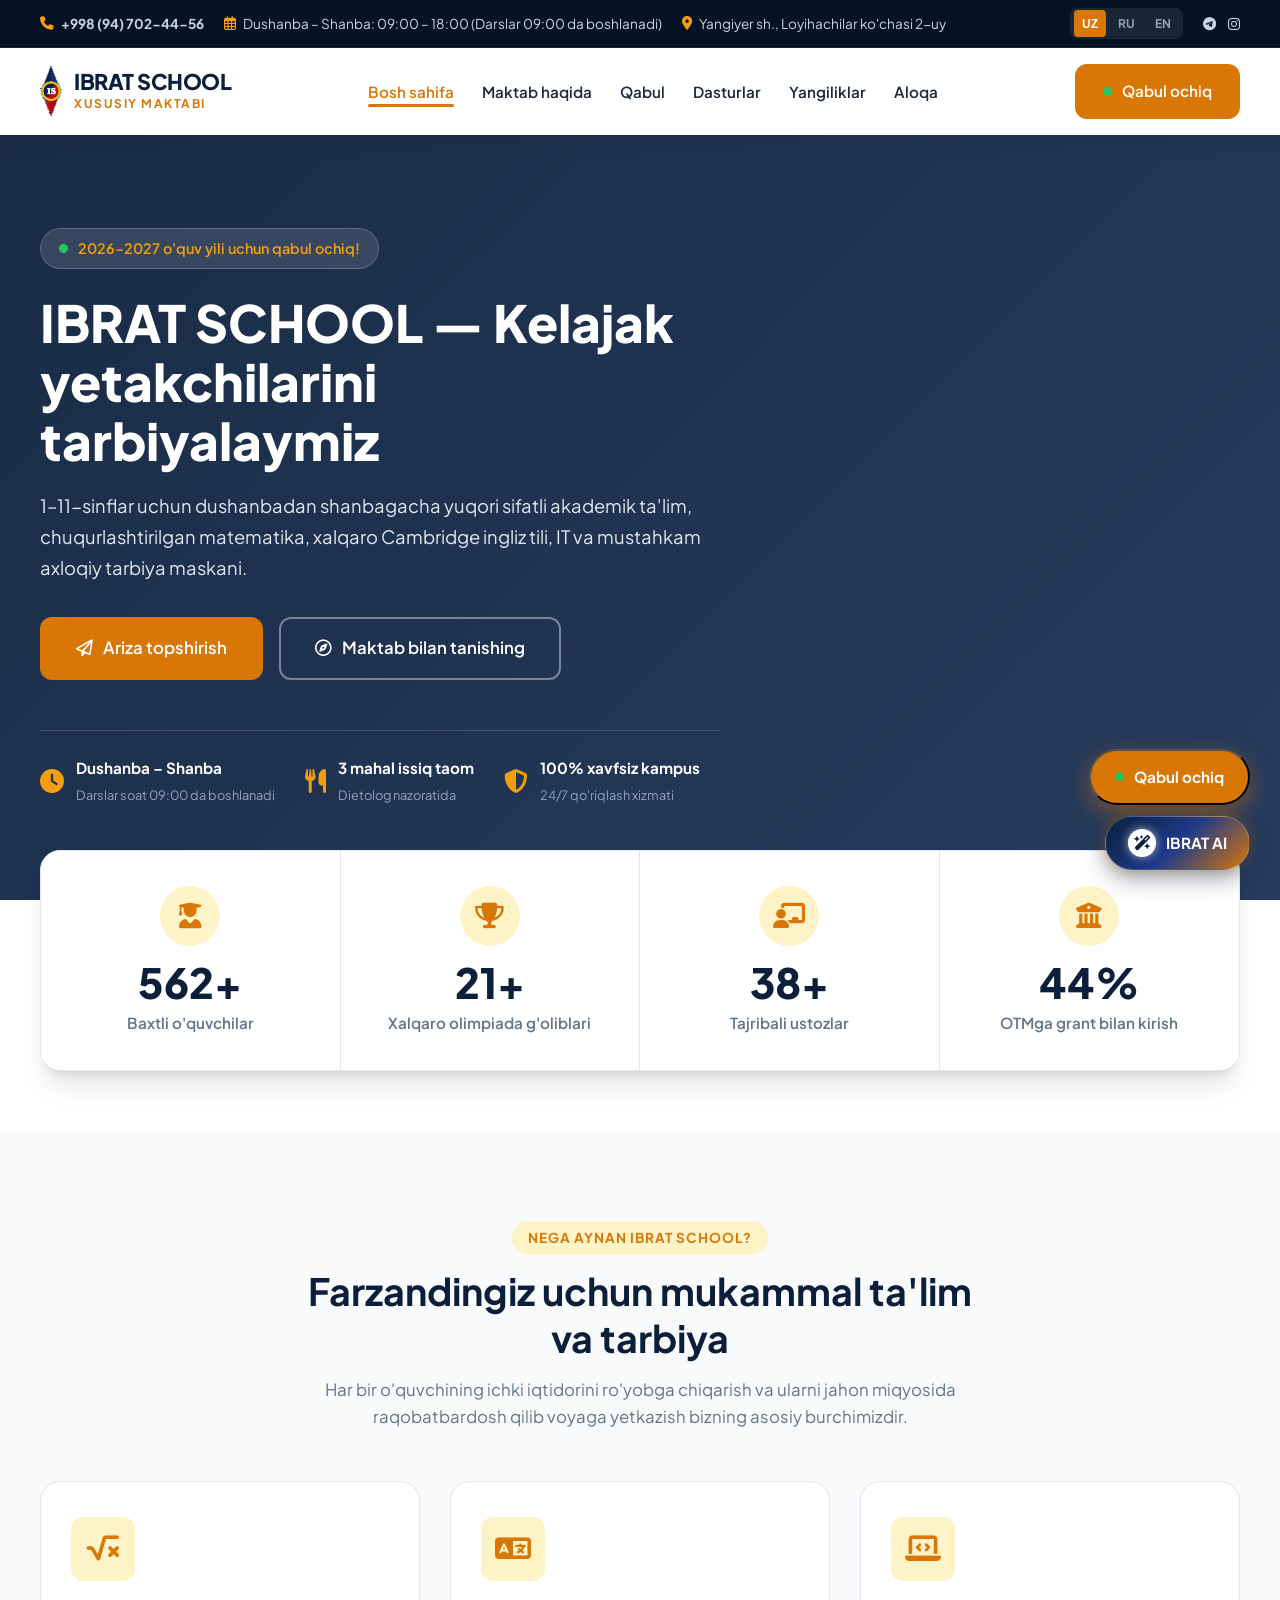
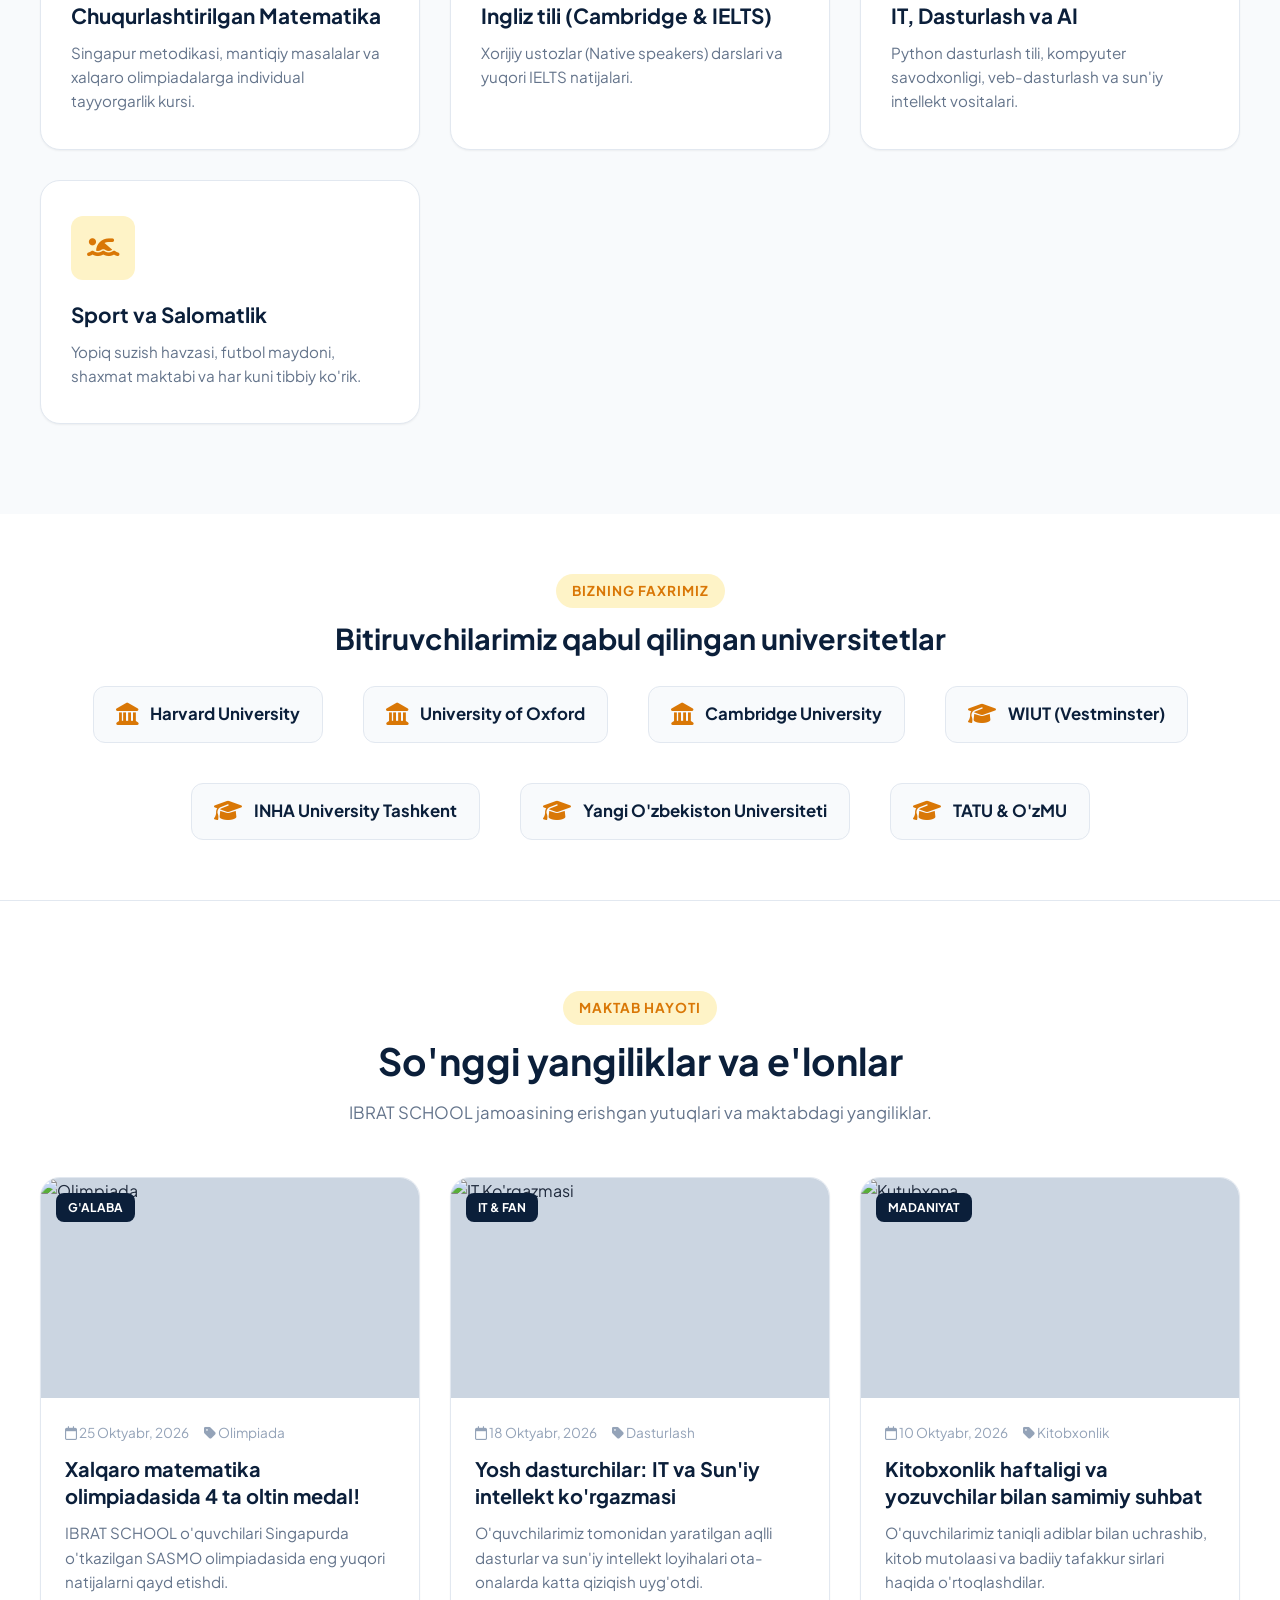
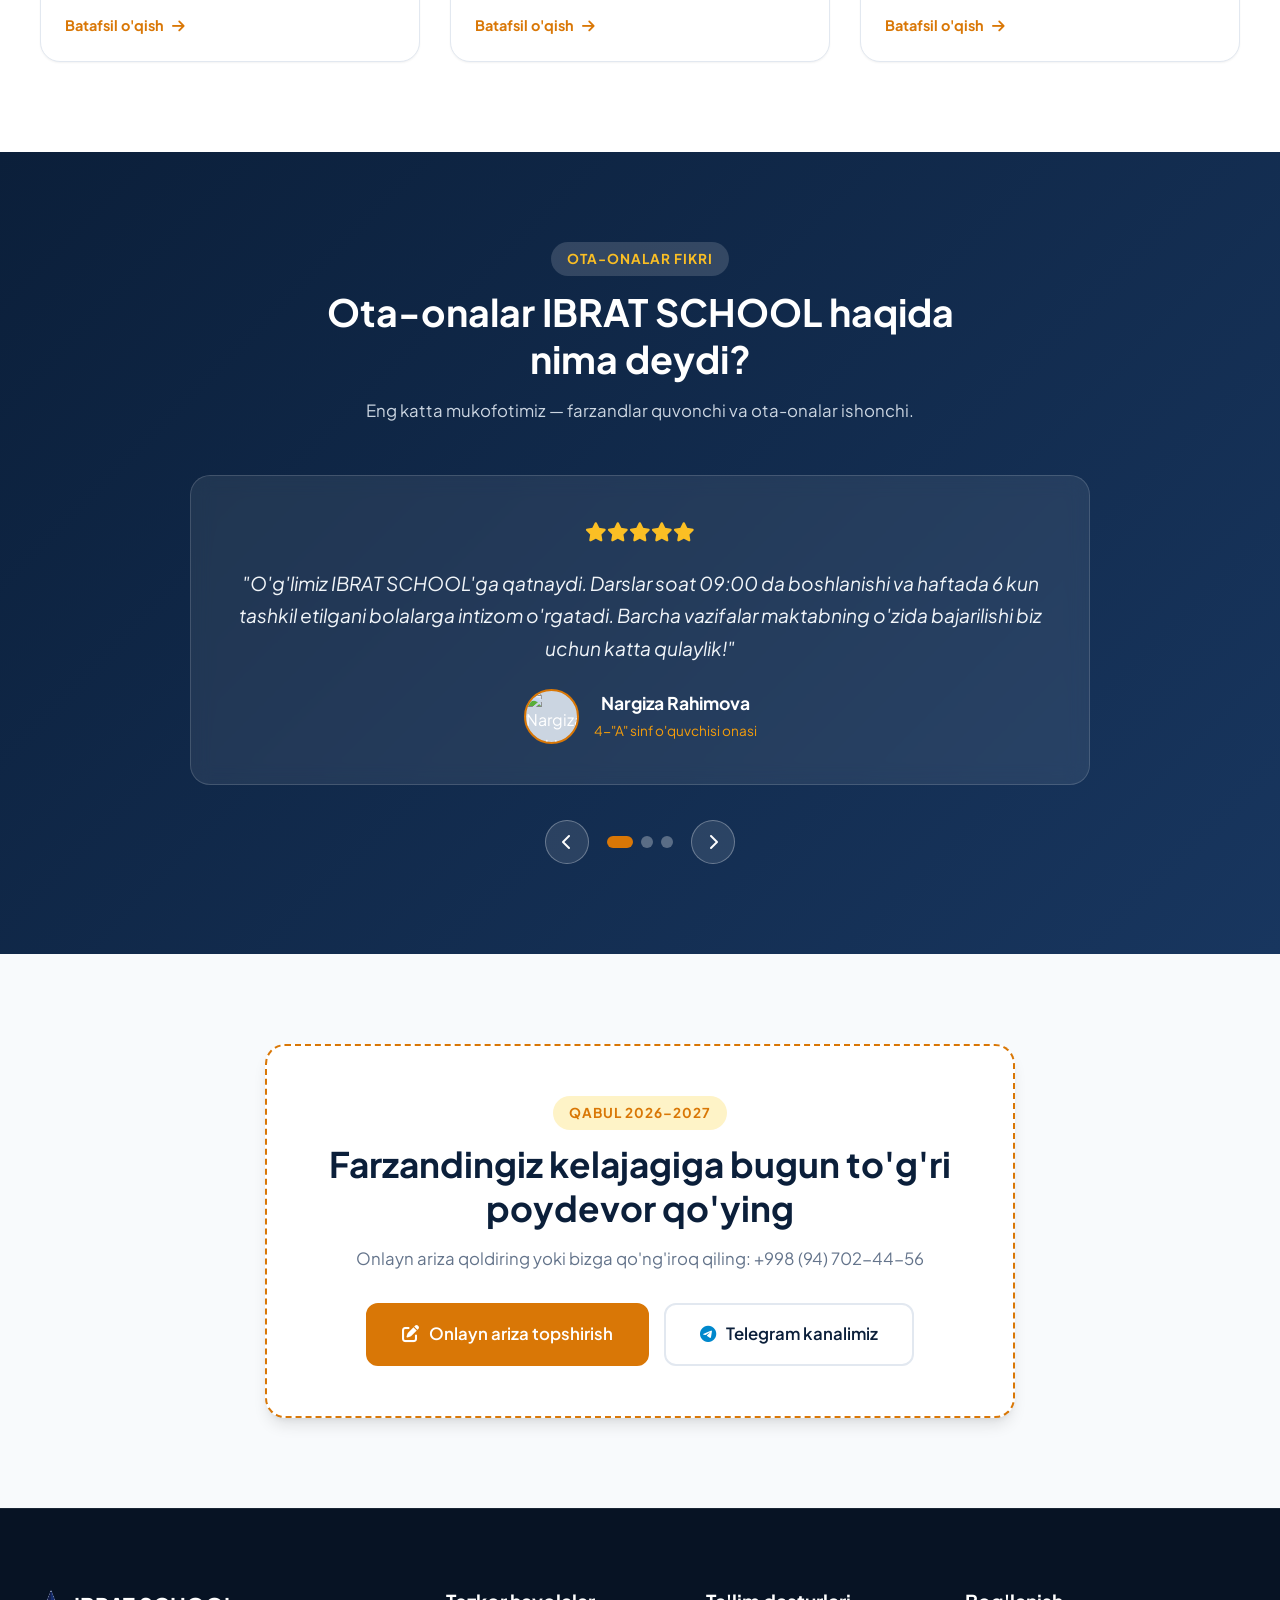
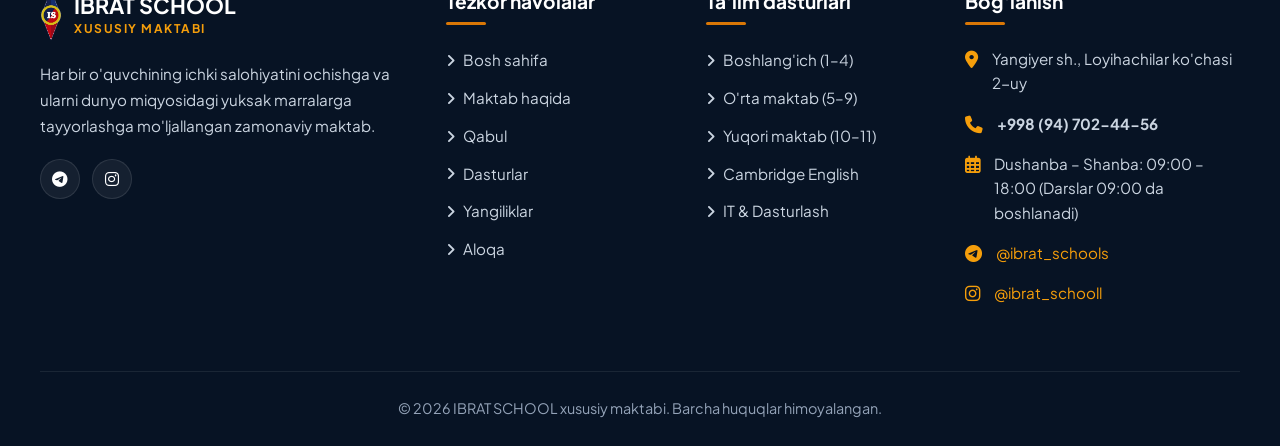
==== commit 4d5409c8: "Yangilanish: Shaffof logo, ishlaydigan UZ/RU/EN til tizimi, narxlar olib tashlandi, Facebook/YouTube" ====
--- a/index.html
+++ b/index.html
@@ -1,12 +1,12 @@
-﻿<!DOCTYPE html>
+<!DOCTYPE html>
 <html lang="uz">
 <head>
   <meta charset="UTF-8">
   <meta name="viewport" content="width=device-width, initial-scale=1.0">
   <title>IBRAT SCHOOL — Zamonaviy xususiy maktab va xalqaro ta'lim</title>
-  <meta name="description" content="IBRAT SCHOOL xususiy maktabi — 1–11-sinflar uchun dushanbadan shanbagacha chuqurlashtirilgan matematika, ingliz tili va IT ta'limi. 2026–2027 o'quv yili uchun qabul ochiq!">
+  <meta name="description" content="IBRAT SCHOOL xususiy maktabi — 1–11-sinflar uchun dushanbadan shanbagacha (darslar 09:00 dan) chuqurlashtirilgan matematika, ingliz tili va IT ta'limi. 2026–2027 o'quv yili uchun qabul ochiq!">
   
-  <!-- Favicon: Maktab Emblemasi -->
+  <!-- Favicon: Maktab Emblemasi (Shaffof) -->
   <link rel="icon" type="image/png" href="images/logo-square.png">
 
   <!-- Google Fonts: Plus Jakarta Sans -->
@@ -24,41 +24,38 @@
 
   <!-- ==========================================================================
        1. TEPADAGI TEZKOR MA'LUMOT PANELI (TOPBAR)
+       Facebook va YouTube olib tashlangan, faqat Telegram va Instagram!
+       Darslar soat 09:00 da boshlanadi!
        ========================================================================== -->
   <div class="topbar">
     <div class="container">
       <div class="topbar-info">
-        <!-- Telefon raqam -->
         <div class="topbar-item">
           <i class="fa-solid fa-phone"></i>
           <a href="tel:+998947024456" style="color:inherit; font-weight:700;">+998 (94) 702-44-56</a>
         </div>
-        <!-- O'qish kunlari va ish vaqti: Dushanbadan Shanbagacha -->
         <div class="topbar-item">
           <i class="fa-regular fa-calendar-days"></i>
-          <span>Dushanba – Shanba: 08:00 – 18:00</span>
-        </div>
-        <!-- Manzil -->
+          <span data-i18n="top_schedule">Dushanba – Shanba: 09:00 – 18:00 (Darslar 09:00 da boshlanadi)</span>
+        </div>
         <div class="topbar-item">
           <i class="fa-solid fa-location-dot"></i>
-          <span>Yangiyer sh., Loyihachilar ko'chasi 2-uy</span>
+          <span data-i18n="top_address">Yangiyer sh., Loyihachilar ko'chasi 2-uy</span>
         </div>
       </div>
 
       <div class="topbar-actions">
-        <!-- Tillar almashtirgich (UZ / RU / EN) -->
+        <!-- Tillar almashtirgich (UZ / RU / EN) - Real ishlaydi -->
         <div class="lang-switcher">
           <button class="lang-btn active" data-lang="uz">UZ</button>
           <button class="lang-btn" data-lang="ru">RU</button>
           <button class="lang-btn" data-lang="en">EN</button>
         </div>
 
-        <!-- Ijtimoiy tarmoqlar: Telegram & Instagram -->
+        <!-- Ijtimoiy tarmoqlar: FAQAT Telegram va Instagram! -->
         <div class="topbar-social">
-          <a href="https://t.me/ibrat_schools" target="_blank" title="Telegram kanalimiz: @ibrat_schools"><i class="fa-brands fa-telegram"></i></a>
-          <a href="https://instagram.com/ibrat_schooll" target="_blank" title="Instagram sahifamiz: @ibrat_schooll"><i class="fa-brands fa-instagram"></i></a>
-          <a href="https://facebook.com" target="_blank" title="Facebook"><i class="fa-brands fa-facebook"></i></a>
-          <a href="https://youtube.com" target="_blank" title="YouTube"><i class="fa-brands fa-youtube"></i></a>
+          <a href="https://t.me/ibrat_schools" target="_blank" title="Telegram: @ibrat_schools"><i class="fa-brands fa-telegram"></i></a>
+          <a href="https://instagram.com/ibrat_schooll" target="_blank" title="Instagram: @ibrat_schooll"><i class="fa-brands fa-instagram"></i></a>
         </div>
       </div>
     </div>
@@ -66,12 +63,11 @@
 
   <!-- ==========================================================================
        2. ASOSIY MENYU (HEADER / NAVBAR)
-       Maktab Emblemasi va Nomi: IBRAT SCHOOL
+       Maktab Emblemasi (Shaffof fonli) va Nomi: IBRAT SCHOOL
        ========================================================================== -->
   <header class="site-header">
     <div class="container">
       <nav class="navbar">
-        <!-- Logotip: IBRAT SCHOOL Emblemasi -->
         <a href="index.html" class="logo-brand">
           <img src="images/logo.png" alt="IBRAT SCHOOL Emblemasi" class="logo-img">
           <div class="logo-text">
@@ -80,21 +76,20 @@
           </div>
         </a>
 
-        <!-- Sahifalar havolasi -->
+        <!-- Sahifalar havolasi (i18n bilan) -->
         <ul class="nav-menu" id="navMenu">
-          <li><a href="index.html" class="nav-link active">Bosh sahifa</a></li>
-          <li><a href="about.html" class="nav-link">Maktab haqida</a></li>
-          <li><a href="admissions.html" class="nav-link">Qabul</a></li>
-          <li><a href="programs.html" class="nav-link">Dasturlar</a></li>
-          <li><a href="news.html" class="nav-link">Yangiliklar</a></li>
-          <li><a href="contact.html" class="nav-link">Aloqa</a></li>
+          <li><a href="index.html" class="nav-link active" data-i18n="nav_home">Bosh sahifa</a></li>
+          <li><a href="about.html" class="nav-link" data-i18n="nav_about">Maktab haqida</a></li>
+          <li><a href="admissions.html" class="nav-link" data-i18n="nav_admissions">Qabul</a></li>
+          <li><a href="programs.html" class="nav-link" data-i18n="nav_programs">Dasturlar</a></li>
+          <li><a href="news.html" class="nav-link" data-i18n="nav_news">Yangiliklar</a></li>
+          <li><a href="contact.html" class="nav-link" data-i18n="nav_contact">Aloqa</a></li>
         </ul>
 
-        <!-- "Qabul ochiq" tugmasi -->
         <div class="nav-actions">
           <button class="btn btn-primary btn-admission-badge open-admission-modal">
             <span class="pulse-dot"></span>
-            Qabul ochiq
+            <span data-i18n="btn_admission">Qabul ochiq</span>
           </button>
           
           <button class="mobile-toggle" id="mobileToggle" aria-label="Menyuni ochish">
@@ -107,54 +102,55 @@
 
   <main>
     <!-- ==========================================================================
-         3. HERO BO'LIMI (ASOSIY BANNER)
+         3. HERO BO'LIMI
+         Darslar soat 09:00 da boshlanadi
          ========================================================================== -->
     <section class="hero" style="background: linear-gradient(135deg, rgba(11, 31, 58, 0.94) 0%, rgba(15, 38, 77, 0.90) 100%), url('https://images.unsplash.com/photo-1580582932707-520aed937b7b?auto=format&fit=crop&w=1920&q=80') center/cover no-repeat;">
       <div class="container">
         <div class="hero-content">
           <div class="hero-badge">
             <span class="pulse-dot"></span>
-            2026–2027 o'quv yili uchun qabul ochiq!
-          </div>
-
-          <h1 class="hero-title">
-            IBRAT SCHOOL — <span>Kelajak yetakchilarini</span> tarbiyalaymiz
+            <span data-i18n="hero_badge">2026–2027 o'quv yili uchun qabul ochiq!</span>
+          </div>
+
+          <h1 class="hero-title" data-i18n="hero_title">
+            IBRAT SCHOOL — Kelajak yetakchilarini tarbiyalaymiz
           </h1>
-          <p class="hero-description">
+          <p class="hero-description" data-i18n="hero_desc">
             1–11-sinflar uchun dushanbadan shanbagacha yuqori sifatli akademik ta'lim, chuqurlashtirilgan matematika, xalqaro Cambridge ingliz tili, IT va mustahkam axloqiy tarbiya maskani.
           </p>
 
           <div class="hero-buttons">
             <button class="btn btn-primary btn-lg open-admission-modal">
               <i class="fa-regular fa-paper-plane"></i>
-              Ariza topshirish
+              <span data-i18n="hero_btn_apply">Ariza topshirish</span>
             </button>
             <a href="about.html" class="btn btn-outline-white btn-lg">
               <i class="fa-regular fa-compass"></i>
-              Maktab bilan tanishing
+              <span data-i18n="hero_btn_about">Maktab bilan tanishing</span>
             </a>
           </div>
 
           <div class="hero-features-bar">
             <div class="hero-feat-item">
-              <i class="fa-solid fa-calendar-check"></i>
+              <i class="fa-solid fa-clock"></i>
               <div>
-                <strong>Dushanba – Shanba</strong>
-                <span>6 kunlik to'liq ta'lim</span>
+                <strong data-i18n="hero_feat1_title">Dushanba – Shanba</strong>
+                <span data-i18n="hero_feat1_desc">Darslar soat 09:00 da boshlanadi</span>
               </div>
             </div>
             <div class="hero-feat-item">
               <i class="fa-solid fa-utensils"></i>
               <div>
-                <strong>3 mahal issiq taom</strong>
-                <span>Dietolog nazoratida</span>
+                <strong data-i18n="hero_feat2_title">3 mahal issiq taom</strong>
+                <span data-i18n="hero_feat2_desc">Dietolog nazoratida</span>
               </div>
             </div>
             <div class="hero-feat-item">
               <i class="fa-solid fa-shield-halved"></i>
               <div>
-                <strong>100% xavfsiz kampus</strong>
-                <span>24/7 qo'riqlash xizmati</span>
+                <strong data-i18n="hero_feat3_title">100% xavfsiz kampus</strong>
+                <span data-i18n="hero_feat3_desc">24/7 qo'riqlash xizmati</span>
               </div>
             </div>
           </div>
@@ -163,7 +159,7 @@
     </section>
 
     <!-- ==========================================================================
-         4. YUTUQLAR STATISTIKASI (COUNTERS)
+         4. YUTUQLAR STATISTIKASI
          ========================================================================== -->
     <section class="stats-section">
       <div class="container">
@@ -171,25 +167,25 @@
           <div class="stat-card">
             <div class="stat-icon"><i class="fa-solid fa-user-graduate"></i></div>
             <div class="stat-number" data-target="1250" data-suffix="+">0</div>
-            <div class="stat-label">Baxtli o'quvchilar</div>
+            <div class="stat-label" data-i18n="stat_students">Baxtli o'quvchilar</div>
           </div>
 
           <div class="stat-card">
             <div class="stat-icon"><i class="fa-solid fa-trophy"></i></div>
             <div class="stat-number" data-target="48" data-suffix="+">0</div>
-            <div class="stat-label">Xalqaro olimpiada g'oliblari</div>
+            <div class="stat-label" data-i18n="stat_olympiad">Xalqaro olimpiada g'oliblari</div>
           </div>
 
           <div class="stat-card">
             <div class="stat-icon"><i class="fa-solid fa-chalkboard-user"></i></div>
             <div class="stat-number" data-target="85" data-suffix="+">0</div>
-            <div class="stat-label">Tajribali va xorijiy ustozlar</div>
+            <div class="stat-label" data-i18n="stat_teachers">Tajribali ustozlar</div>
           </div>
 
           <div class="stat-card">
             <div class="stat-icon"><i class="fa-solid fa-building-columns"></i></div>
             <div class="stat-number" data-target="99" data-suffix="%">0</div>
-            <div class="stat-label">OTMga grant bilan kirish</div>
+            <div class="stat-label" data-i18n="stat_university">OTMga grant bilan kirish</div>
           </div>
         </div>
       </div>
@@ -197,13 +193,14 @@
 
     <!-- ==========================================================================
          5. AFZALLIKLAR
+         (Robototexnika o'rniga IT & Dasturlash qo'yildi)
          ========================================================================== -->
     <section class="section bg-alt">
       <div class="container">
         <div class="section-title-wrap">
-          <span class="section-badge">Nega aynan IBRAT SCHOOL?</span>
-          <h2 class="section-title">Farzandingiz uchun mukammal ta'lim va tarbiya</h2>
-          <p class="section-subtitle">
+          <span class="section-badge" data-i18n="features_badge">Nega aynan IBRAT SCHOOL?</span>
+          <h2 class="section-title" data-i18n="features_title">Farzandingiz uchun mukammal ta'lim va tarbiya</h2>
+          <p class="section-subtitle" data-i18n="features_desc">
             Har bir o'quvchining ichki iqtidorini ro'yobga chiqarish va ularni jahon miqyosida raqobatbardosh qilib voyaga yetkazish bizning asosiy burchimizdir.
           </p>
         </div>
@@ -211,26 +208,26 @@
         <div class="features-grid">
           <div class="feature-card">
             <div class="feat-icon-box"><i class="fa-solid fa-square-root-variable"></i></div>
-            <h3>Chuqurlashtirilgan Matematika</h3>
-            <p>Singapur metodikasi, mantiqiy masalalar va xalqaro olimpiadalarga individual tayyorgarlik kursi.</p>
+            <h3 data-i18n="feat_math_title">Chuqurlashtirilgan Matematika</h3>
+            <p data-i18n="feat_math_desc">Singapur metodikasi, mantiqiy masalalar va xalqaro olimpiadalarga individual tayyorgarlik kursi.</p>
           </div>
 
           <div class="feature-card">
             <div class="feat-icon-box"><i class="fa-solid fa-language"></i></div>
-            <h3>Ingliz tili (Cambridge & IELTS)</h3>
-            <p>Ona tili ingliz bo'lgan xorijiy o'qituvchilar (Native speakers) darslari va yuqori IELTS natijasi.</p>
+            <h3 data-i18n="feat_english_title">Ingliz tili (Cambridge & IELTS)</h3>
+            <p data-i18n="feat_english_desc">Xorijiy ustozlar (Native speakers) darslari va yuqori IELTS natijalari.</p>
           </div>
 
           <div class="feature-card">
             <div class="feat-icon-box"><i class="fa-solid fa-laptop-code"></i></div>
-            <h3>IT, Robototexnika va AI</h3>
-            <p>Dasturlash asoslari, sun'iy intellekt vositalari va robotlarni loyihalash bo'yicha zamonaviy laboratoriya.</p>
+            <h3 data-i18n="feat_it_title">IT, Dasturlash va AI</h3>
+            <p data-i18n="feat_it_desc">Python dasturlash tili, kompyuter savodxonligi, veb-dasturlash va sun'iy intellekt vositalari.</p>
           </div>
 
           <div class="feature-card">
             <div class="feat-icon-box"><i class="fa-solid fa-person-swimming"></i></div>
-            <h3>Sport va Salomatlik</h3>
-            <p>Yopiq suzish havzasi, futbol maydoni, shaxmat maktabi va har kuni tibbiy hamda psixologik ko'rik.</p>
+            <h3 data-i18n="feat_sport_title">Sport va Salomatlik</h3>
+            <p data-i18n="feat_sport_desc">Yopiq suzish havzasi, futbol maydoni, shaxmat maktabi va har kuni tibbiy ko'rik.</p>
           </div>
         </div>
       </div>
@@ -242,8 +239,8 @@
     <section class="uni-section">
       <div class="container">
         <div class="section-title-wrap" style="margin-bottom: 30px;">
-          <span class="section-badge">Bizning faxrimiz</span>
-          <h2 class="section-title" style="font-size: 1.8rem;">Bitiruvchilarimiz qabul qilingan universitetlar</h2>
+          <span class="section-badge" data-i18n="uni_badge">Bizning faxrimiz</span>
+          <h2 class="section-title" style="font-size: 1.8rem;" data-i18n="uni_title">Bitiruvchilarimiz qabul qilingan universitetlar</h2>
         </div>
         <div class="uni-grid">
           <div class="uni-badge"><i class="fa-solid fa-landmark"></i> Harvard University</div>
@@ -258,14 +255,14 @@
     </section>
 
     <!-- ==========================================================================
-         7. SO'NGGI YANGILIKLAR (3 TA KARTA)
+         7. SO'NGGI YANGILIKLAR (Robototexnika so'zi o'chirildi)
          ========================================================================== -->
     <section class="section">
       <div class="container">
         <div class="section-title-wrap">
-          <span class="section-badge">Maktab hayoti</span>
-          <h2 class="section-title">So'nggi yangiliklar va e'lonlar</h2>
-          <p class="section-subtitle">IBRAT SCHOOL jamoasining erishgan yutuqlari va maktabdagi yangiliklar.</p>
+          <span class="section-badge" data-i18n="news_badge">Maktab hayoti</span>
+          <h2 class="section-title" data-i18n="news_title">So'nggi yangiliklar va e'lonlar</h2>
+          <p class="section-subtitle" data-i18n="news_desc">IBRAT SCHOOL jamoasining erishgan yutuqlari va maktabdagi yangiliklar.</p>
         </div>
 
         <div class="news-grid">
@@ -291,19 +288,19 @@
 
           <article class="news-card">
             <div class="news-img-wrap">
-              <span class="news-tag">STEM</span>
-              <img src="https://images.unsplash.com/photo-1581092160607-ee22621dd758?auto=format&fit=crop&w=700&q=80" alt="Robototexnika">
+              <span class="news-tag">IT & Fan</span>
+              <img src="https://images.unsplash.com/photo-1581092160607-ee22621dd758?auto=format&fit=crop&w=700&q=80" alt="IT Ko'rgazmasi">
             </div>
             <div class="news-body">
               <div class="news-meta">
                 <span><i class="fa-regular fa-calendar"></i> 18 Oktyabr, 2026</span>
-                <span><i class="fa-solid fa-tag"></i> Texnologiya</span>
+                <span><i class="fa-solid fa-tag"></i> Dasturlash</span>
               </div>
               <h3 class="news-title">
-                <a href="news.html">Yosh muhandislar: STEM va Robototexnika ko'rgazmasi</a>
+                <a href="news.html">Yosh dasturchilar: IT va Sun'iy intellekt ko'rgazmasi</a>
               </h3>
               <p class="news-excerpt">
-                O'quvchilarimiz tomonidan yaratilgan aqlli shahar va sun'iy intellekt loyihalari ota-onalarda katta qiziqish uyg'otdi.
+                O'quvchilarimiz tomonidan yaratilgan aqlli dasturlar va sun'iy intellekt loyihalari ota-onalarda katta qiziqish uyg'otdi.
               </p>
               <a href="news.html" class="news-link">Batafsil o'qish <i class="fa-solid fa-arrow-right"></i></a>
             </div>
@@ -333,14 +330,14 @@
     </section>
 
     <!-- ==========================================================================
-         8. OTA-ONALAR FIKRLARI (SLAYDER)
+         8. OTA-ONALAR FIKRLARI
          ========================================================================== -->
     <section class="testimonials-section">
       <div class="container">
         <div class="section-title-wrap">
-          <span class="section-badge" style="background: rgba(255,255,255,0.15); color: #fbbf24;">Ota-onalar fikri</span>
-          <h2 class="section-title">Ota-onalar IBRAT SCHOOL haqida nima deydi?</h2>
-          <p class="section-subtitle">Eng katta mukofotimiz — farzandlar quvonchi va ota-onalar ishonchi.</p>
+          <span class="section-badge" style="background: rgba(255,255,255,0.15); color: #fbbf24;" data-i18n="reviews_badge">Ota-onalar fikri</span>
+          <h2 class="section-title" data-i18n="reviews_title">Ota-onalar IBRAT SCHOOL haqida nima deydi?</h2>
+          <p class="section-subtitle" data-i18n="reviews_desc">Eng katta mukofotimiz — farzandlar quvonchi va ota-onalar ishonchi.</p>
         </div>
 
         <div class="slider-wrapper">
@@ -351,7 +348,7 @@
                   <i class="fa-solid fa-star"></i><i class="fa-solid fa-star"></i><i class="fa-solid fa-star"></i><i class="fa-solid fa-star"></i><i class="fa-solid fa-star"></i>
                 </div>
                 <p class="testimonial-text">
-                  "O'g'limiz IBRAT SCHOOL'ga o'tganidan beri darslarga katta ishtiyoq bilan bormoqda. Ayniqsa, dushanbadan shanbagacha darslar to'liq tashkil etilgani va barcha uy vazifalari maktabning o'zida bajarilishi biz uchun juda qulay!"
+                  "O'g'limiz IBRAT SCHOOL'ga qatnaydi. Darslar soat 09:00 da boshlanishi va haftada 6 kun tashkil etilgani bolalarga intizom o'rgatadi. Barcha vazifalar maktabning o'zida bajarilishi biz uchun katta qulaylik!"
                 </p>
                 <div class="testimonial-author">
                   <img src="https://images.unsplash.com/photo-1544005313-94ddf0286df2?auto=format&fit=crop&w=120&q=80" alt="Nargiza Rahimova" class="author-avatar">
@@ -369,7 +366,7 @@
                   <i class="fa-solid fa-star"></i><i class="fa-solid fa-star"></i><i class="fa-solid fa-star"></i><i class="fa-solid fa-star"></i><i class="fa-solid fa-star"></i>
                 </div>
                 <p class="testimonial-text">
-                  "Maktabdagi xavfsizlik, toza va to'yimli 3 mahal taom hamda robototexnika to'garagi juda yuqori darajada. Ustozlarning har bir bolaga alohida mehr bilan yondashishi tahsinga loyiq."
+                  "Maktabdagi xavfsizlik, toza va to'yimli 3 mahal taom hamda suzish to'garagi juda yuqori darajada. Ustozlarning har bir bolaga alohida mehr bilan yondashishi tahsinga loyiq."
                 </p>
                 <div class="testimonial-author">
                   <img src="https://images.unsplash.com/photo-1507003211169-0a1dd7228f2d?auto=format&fit=crop&w=120&q=80" alt="Akmal Rustamov" class="author-avatar">
@@ -415,19 +412,19 @@
     <section class="section" style="background-color: var(--bg-alt); text-align: center;">
       <div class="container">
         <div style="max-width: 750px; margin: 0 auto; background: #ffffff; padding: 50px 30px; border-radius: var(--radius-lg); box-shadow: var(--shadow-lg); border: 2px dashed var(--accent);">
-          <span class="section-badge">Qabul 2026–2027</span>
-          <h2 style="font-size: 2.2rem; margin-bottom: 16px;">Farzandingiz kelajagiga bugun to'g'ri poydevor qo'ying</h2>
-          <p style="color: var(--text-muted); margin-bottom: 30px; font-size: 1.05rem;">
-            Onlayn ariza qoldiring yoki bizga qo'ng'iroq qiling: <strong>+998 (94) 702-44-56</strong>
+          <span class="section-badge" data-i18n="cta_badge">Qabul 2026–2027</span>
+          <h2 style="font-size: 2.2rem; margin-bottom: 16px;" data-i18n="cta_title">Farzandingiz kelajagiga bugun to'g'ri poydevor qo'ying</h2>
+          <p style="color: var(--text-muted); margin-bottom: 30px; font-size: 1.05rem;" data-i18n="cta_desc">
+            Onlayn ariza qoldiring yoki bizga qo'ng'iroq qiling: +998 (94) 702-44-56
           </p>
           <div style="display: flex; justify-content: center; gap: 15px; flex-wrap: wrap;">
             <button class="btn btn-primary btn-lg open-admission-modal">
               <i class="fa-solid fa-pen-to-square"></i>
-              Onlayn ariza topshirish
+              <span data-i18n="cta_btn_apply">Onlayn ariza topshirish</span>
             </button>
             <a href="https://t.me/ibrat_schools" target="_blank" class="btn btn-secondary btn-lg">
               <i class="fa-brands fa-telegram" style="color: #0088cc;"></i>
-              Telegram kanalimiz
+              <span data-i18n="cta_btn_telegram">Telegram kanalimiz</span>
             </a>
           </div>
         </div>
@@ -435,16 +432,14 @@
     </section>
   </main>
 
-  <!-- ==========================================================================
-       10. DOIMIY QABUL TUGMASI
-       ========================================================================== -->
+  <!-- DOIMIY QABUL TUGMASI -->
   <button class="floating-admission-btn open-admission-modal" aria-label="Qabulga ariza topshirish">
     <span class="pulse-dot"></span>
-    <span>Qabul ochiq</span>
+    <span data-i18n="btn_admission">Qabul ochiq</span>
   </button>
 
   <!-- ==========================================================================
-       11. IBRAT AI MASLAHATCHISI (AI CHATBOT WIDGET)
+       10. IBRAT AI MASLAHATCHISI (AI CHATBOT WIDGET)
        ========================================================================== -->
   <button class="ai-chat-btn" id="aiChatBtn" aria-label="AI Yordamchi bilan suhbat">
     <div class="ai-icon-sparkle">
@@ -470,18 +465,17 @@
     <div class="ai-chat-body" id="aiMessages">
       <div class="ai-message ai-msg-bot">
         <div class="ai-bubble">
-          Assalomu alaykum! Men <b>IBRAT SCHOOL</b> sun'iy intellekt maslahatchisiman. Maktabimiz, qabul, dars kunlari va narxlar haqida savollaringizga mamnuniyat bilan javob beraman.
+          Assalomu alaykum! Men <b>IBRAT SCHOOL</b> sun'iy intellekt maslahatchisiman. Darslarimiz soat 09:00 da boshlanadi. Qabul va sharoitlar haqida qanday savolingiz bor?
         </div>
         <div class="ai-msg-time">Hozir</div>
       </div>
 
-      <!-- Tezkor savollar -->
       <div class="ai-quick-questions">
-        <button class="ai-quick-btn" data-question="O'qish kunlari qaysi kunlar?">📅 O'qish kunlari</button>
+        <button class="ai-quick-btn" data-question="Darslar qaysi kunlari va soat nechada?">📅 O'qish kunlari & 09:00</button>
         <button class="ai-quick-btn" data-question="Qabul shartlari va arizalar">🎓 Qabul qanday bo'ladi?</button>
-        <button class="ai-quick-btn" data-question="O'qish narxi qancha?">💰 O'qish narxlari</button>
+        <button class="ai-quick-btn" data-question="Maktabda qanday sharoitlar bor?">⭐ Sharoitlar va qulayliklar</button>
         <button class="ai-quick-btn" data-question="Chuqurlashtirilgan fanlar">📚 Chuqur fanlar</button>
-        <button class="ai-quick-btn" data-question="Telefon va manzil">📞 Telefon & Manzil</button>
+        <button class="ai-quick-btn" data-question="Telefon va manzil">📞 Telefon & Yangiyer</button>
       </div>
     </div>
 
@@ -498,7 +492,8 @@
   </div>
 
   <!-- ==========================================================================
-       12. FOOTER (PASTKI QISM)
+       11. FOOTER (PASTKI QISM)
+       Facebook va YouTube olib tashlangan!
        ========================================================================== -->
   <footer class="site-footer">
     <div class="container">
@@ -511,42 +506,40 @@
               <span style="color: var(--accent-light);">Xususiy Maktabi</span>
             </div>
           </div>
-          <p>
+          <p data-i18n="footer_about_text">
             Har bir o'quvchining ichki salohiyatini ochishga va ularni dunyo miqyosidagi yuksak marralarga tayyorlashga mo'ljallangan zamonaviy maktab.
           </p>
           <div class="footer-social">
-            <a href="https://t.me/ibrat_schools" target="_blank"><i class="fa-brands fa-telegram"></i></a>
-            <a href="https://instagram.com/ibrat_schooll" target="_blank"><i class="fa-brands fa-instagram"></i></a>
-            <a href="https://facebook.com" target="_blank"><i class="fa-brands fa-facebook"></i></a>
-            <a href="https://youtube.com" target="_blank"><i class="fa-brands fa-youtube"></i></a>
+            <a href="https://t.me/ibrat_schools" target="_blank" title="Telegram"><i class="fa-brands fa-telegram"></i></a>
+            <a href="https://instagram.com/ibrat_schooll" target="_blank" title="Instagram"><i class="fa-brands fa-instagram"></i></a>
           </div>
         </div>
 
         <div class="footer-col">
-          <h3>Tezkor havolalar</h3>
+          <h3 data-i18n="footer_links_title">Tezkor havolalar</h3>
           <ul class="footer-links">
-            <li><a href="index.html"><i class="fa-solid fa-angle-right"></i> Bosh sahifa</a></li>
-            <li><a href="about.html"><i class="fa-solid fa-angle-right"></i> Maktab haqida</a></li>
-            <li><a href="admissions.html"><i class="fa-solid fa-angle-right"></i> Qabul shartlari</a></li>
-            <li><a href="programs.html"><i class="fa-solid fa-angle-right"></i> Ta'lim dasturlari</a></li>
-            <li><a href="news.html"><i class="fa-solid fa-angle-right"></i> Yangiliklar</a></li>
-            <li><a href="contact.html"><i class="fa-solid fa-angle-right"></i> Aloqa</a></li>
+            <li><a href="index.html"><i class="fa-solid fa-angle-right"></i> <span data-i18n="nav_home">Bosh sahifa</span></a></li>
+            <li><a href="about.html"><i class="fa-solid fa-angle-right"></i> <span data-i18n="nav_about">Maktab haqida</span></a></li>
+            <li><a href="admissions.html"><i class="fa-solid fa-angle-right"></i> <span data-i18n="nav_admissions">Qabul shartlari</span></a></li>
+            <li><a href="programs.html"><i class="fa-solid fa-angle-right"></i> <span data-i18n="nav_programs">Ta'lim dasturlari</span></a></li>
+            <li><a href="news.html"><i class="fa-solid fa-angle-right"></i> <span data-i18n="nav_news">Yangiliklar</span></a></li>
+            <li><a href="contact.html"><i class="fa-solid fa-angle-right"></i> <span data-i18n="nav_contact">Aloqa</span></a></li>
           </ul>
         </div>
 
         <div class="footer-col">
-          <h3>Ta'lim dasturlari</h3>
+          <h3 data-i18n="footer_programs_title">Ta'lim dasturlari</h3>
           <ul class="footer-links">
             <li><a href="programs.html#primaryTab"><i class="fa-solid fa-angle-right"></i> Boshlang'ich (1–4)</a></li>
             <li><a href="programs.html#middleTab"><i class="fa-solid fa-angle-right"></i> O'rta maktab (5–9)</a></li>
             <li><a href="programs.html#highTab"><i class="fa-solid fa-angle-right"></i> Yuqori maktab (10–11)</a></li>
             <li><a href="programs.html"><i class="fa-solid fa-angle-right"></i> Cambridge English</a></li>
-            <li><a href="programs.html"><i class="fa-solid fa-angle-right"></i> Robototexnika</a></li>
+            <li><a href="programs.html"><i class="fa-solid fa-angle-right"></i> IT & Dasturlash</a></li>
           </ul>
         </div>
 
         <div class="footer-col">
-          <h3>Bog'lanish</h3>
+          <h3 data-i18n="footer_contact_title">Bog'lanish</h3>
           <ul class="footer-contact-list">
             <li>
               <i class="fa-solid fa-location-dot"></i>
@@ -558,7 +551,7 @@
             </li>
             <li>
               <i class="fa-regular fa-calendar-days"></i>
-              <span>Dushanba – Shanba: 08:00 – 18:00</span>
+              <span>Dushanba – Shanba: 09:00 – 18:00 (Darslar 09:00 da boshlanadi)</span>
             </li>
             <li>
               <i class="fa-brands fa-telegram"></i>
@@ -578,15 +571,13 @@
     </div>
   </footer>
 
-  <!-- ==========================================================================
-       13. TEZKOR QABUL MODALI (POPUP)
-       ========================================================================== -->
+  <!-- TEZKOR QABUL MODALI -->
   <div class="modal-overlay" id="admissionModal">
     <div class="modal-box" style="max-width: 600px; text-align: left;">
       <div style="display: flex; justify-content: space-between; align-items: center; margin-bottom: 20px;">
         <h3 style="color: var(--primary); font-size: 1.4rem;">
           <i class="fa-solid fa-file-pen" style="color: var(--accent); margin-right: 8px;"></i>
-          IBRAT SCHOOL — Qabul arizasi
+          <span data-i18n="modal_title">IBRAT SCHOOL — Qabul arizasi</span>
         </h3>
         <button class="close-modal" style="background: none; border: none; font-size: 1.6rem; cursor: pointer; color: var(--text-muted);">&times;</button>
       </div>
@@ -633,7 +624,7 @@
         </div>
 
         <button type="submit" class="btn btn-primary btn-lg" style="width: 100%; margin-top: 15px;">
-          <i class="fa-solid fa-paper-plane"></i> Arizani yuborish
+          <i class="fa-solid fa-paper-plane"></i> <span data-i18n="modal_btn_submit">Arizani yuborish</span>
         </button>
       </form>
     </div>
@@ -645,9 +636,9 @@
       <div class="modal-icon-success">
         <i class="fa-solid fa-circle-check"></i>
       </div>
-      <h3 class="modal-title">Rahmat, arizangiz qabul qilindi!</h3>
-      <p class="modal-desc">
-        Sizning ma'lumotlaringiz IBRAT SCHOOL qabul komissiyasiga yetib bordi. Tez orada mutaxassisimiz <b>+998 (94) 702-44-56</b> orqali siz bilan bog'lanadi.
+      <h3 class="modal-title" data-i18n="success_title">Rahmat, arizangiz qabul qilindi!</h3>
+      <p class="modal-desc" data-i18n="success_desc">
+        Sizning ma'lumotlaringiz IBRAT SCHOOL qabul komissiyasiga yetib bordi. Tez orada mutaxassisimiz +998 (94) 702-44-56 orqali siz bilan bog'lanadi.
       </p>
       <button class="btn btn-primary close-modal" style="width: 100%;">
         Tushunarli, rahmat!
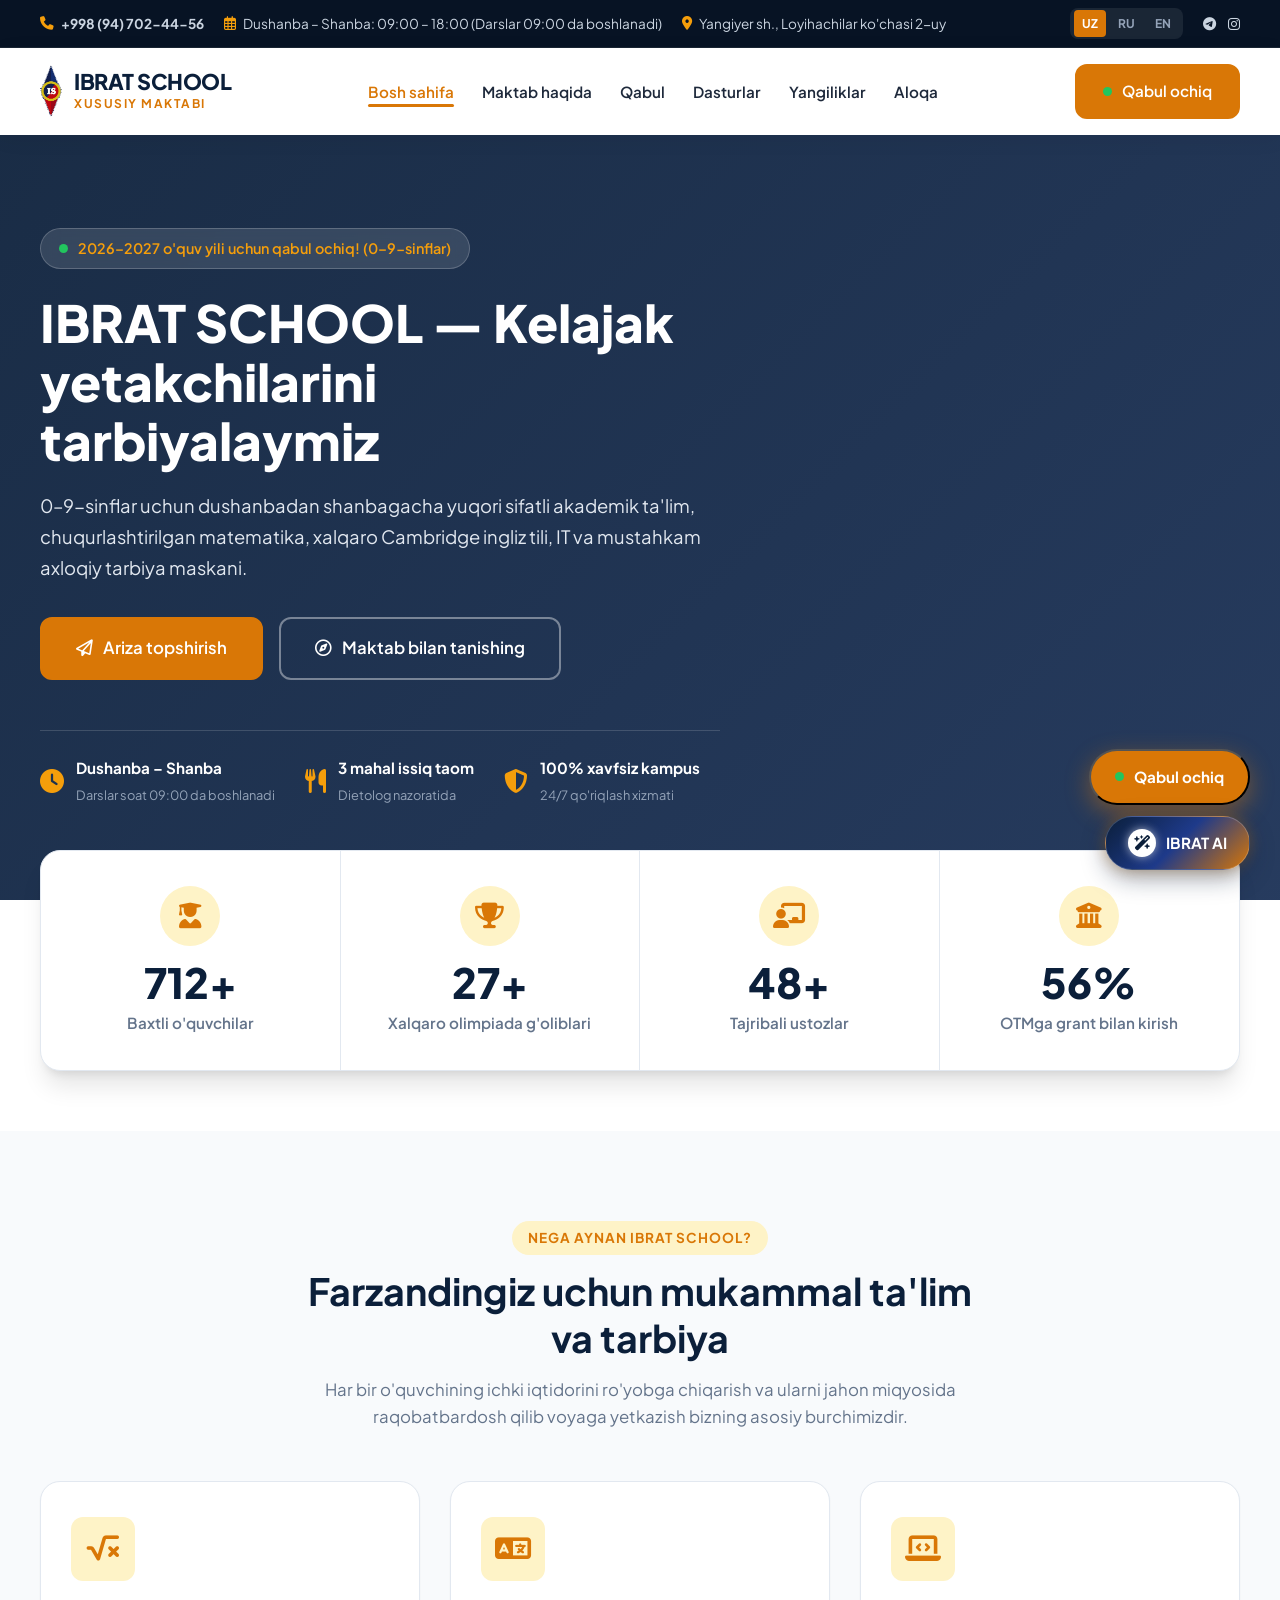
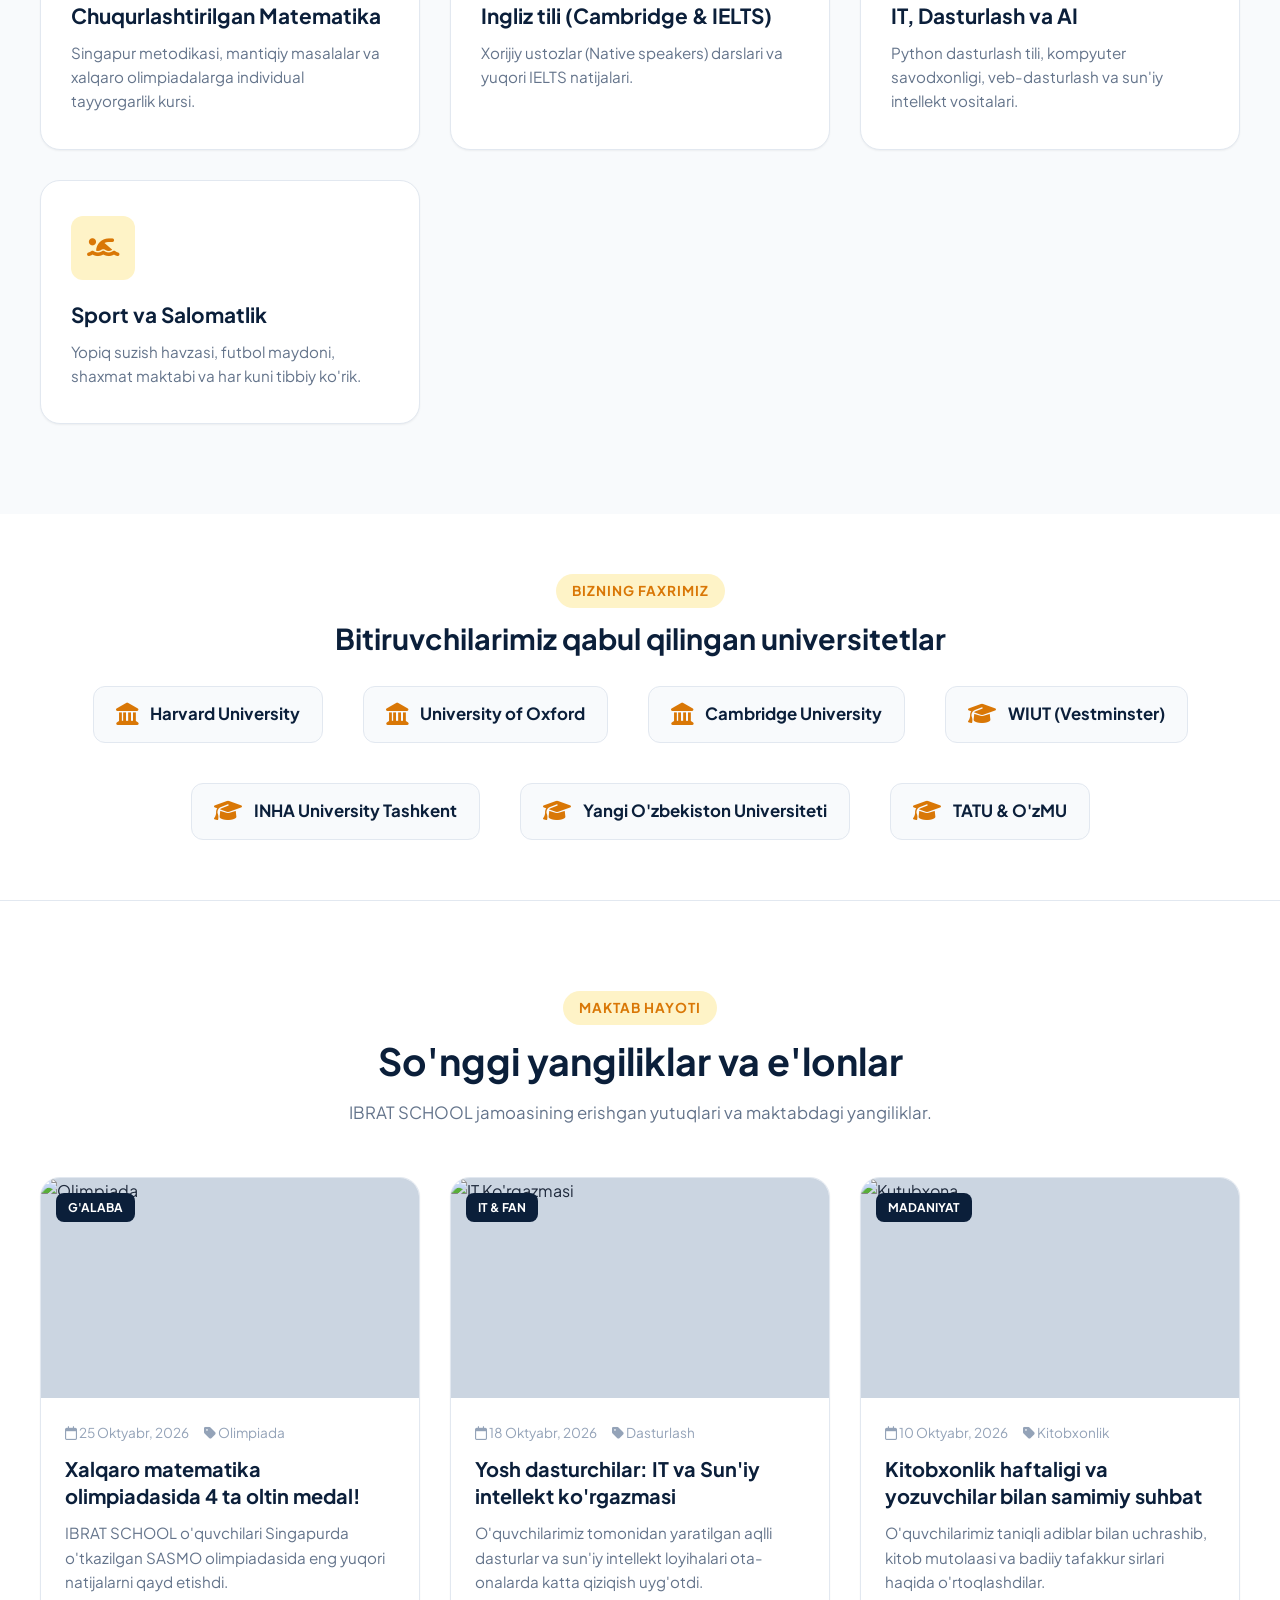
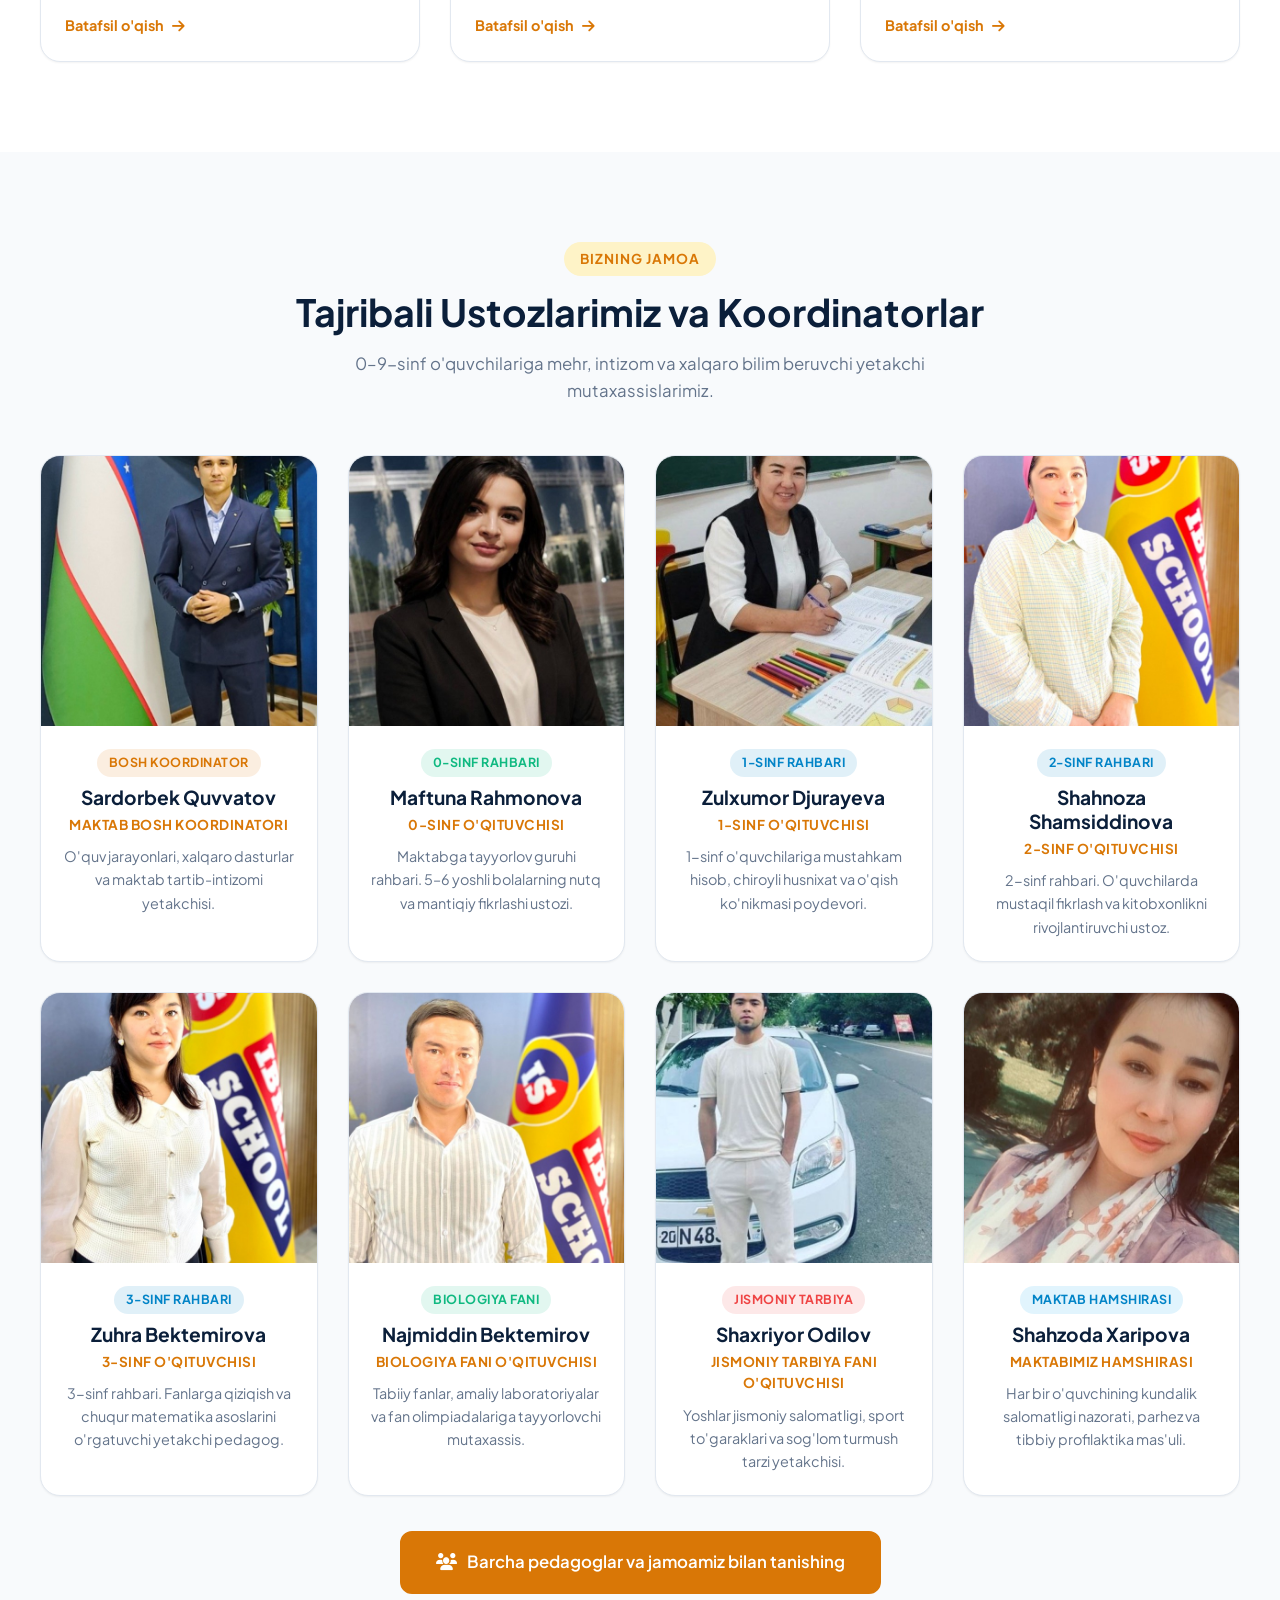
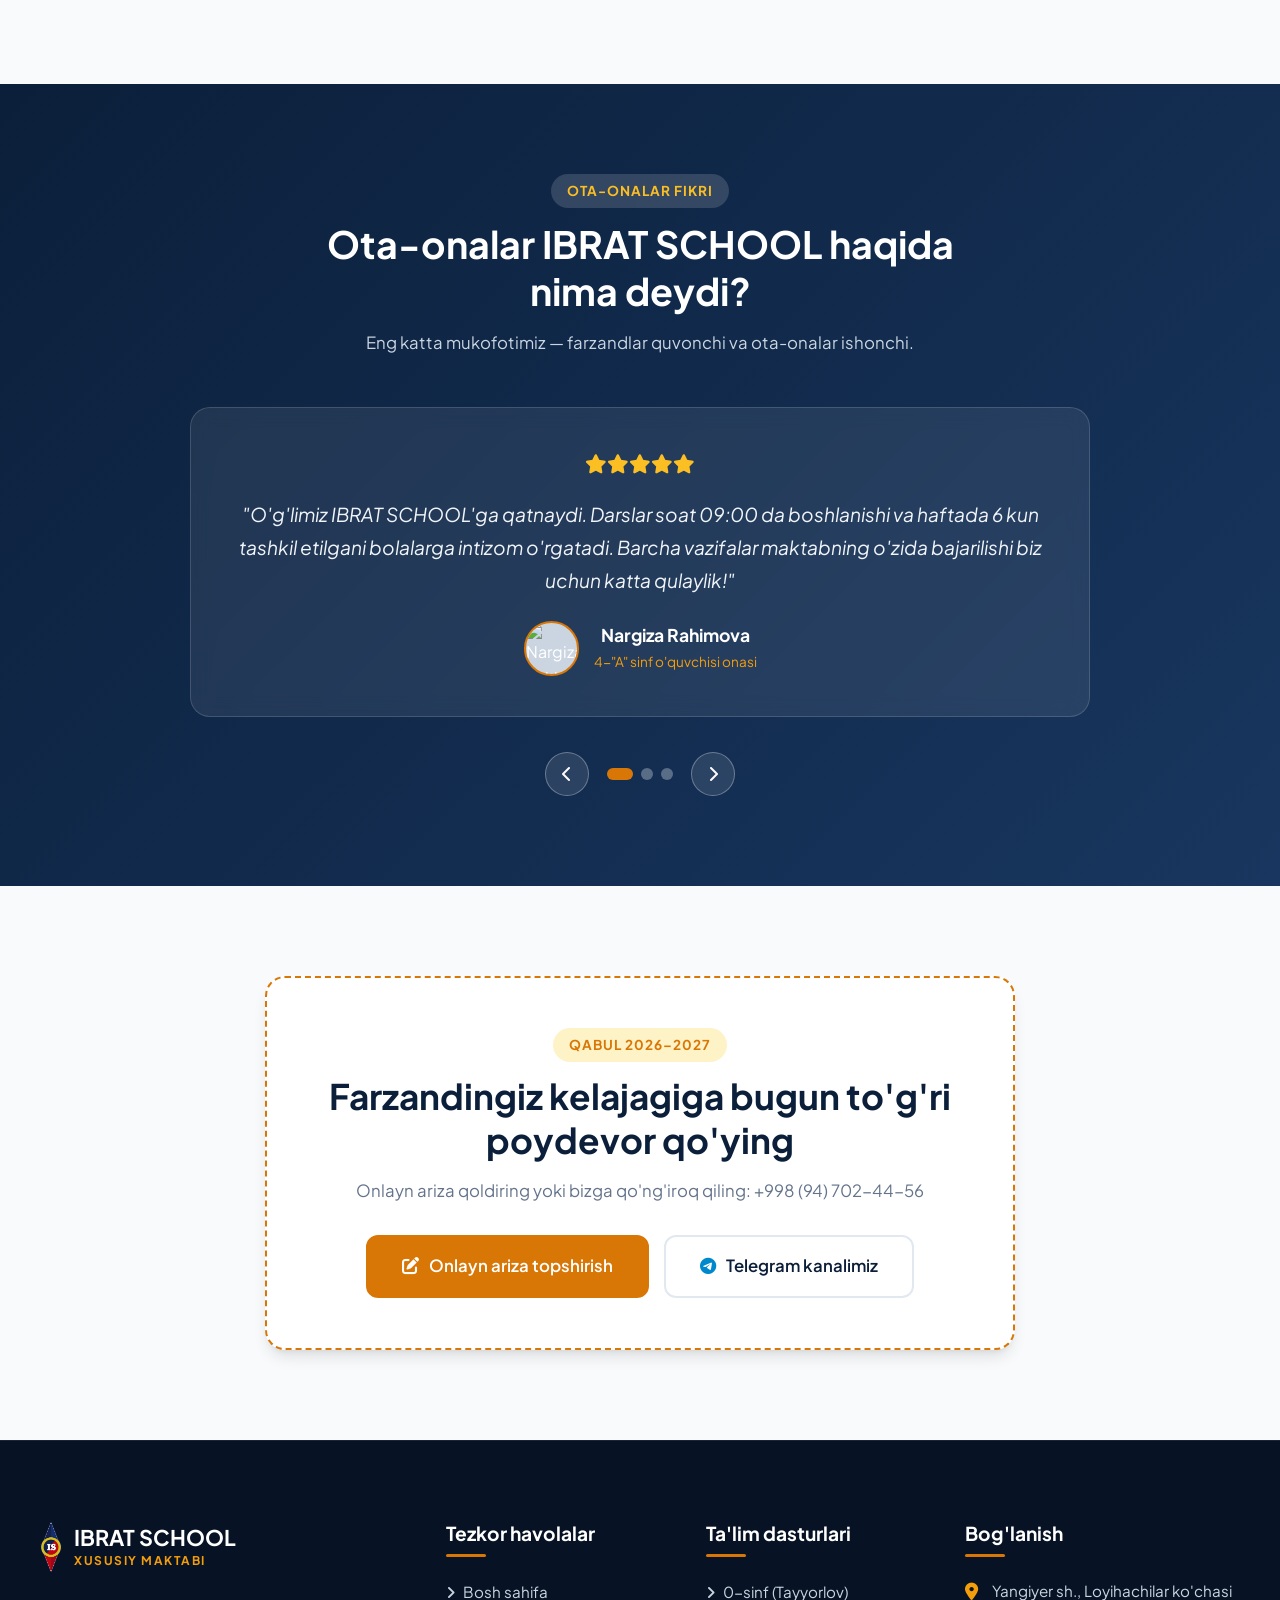
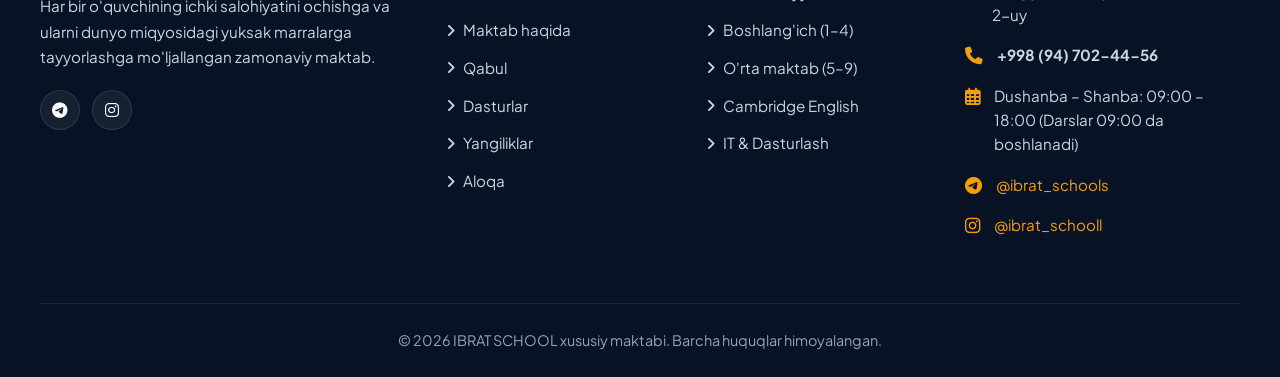
==== commit d6339509: "Qo'shildi: 0-9 sinflar ta'lim tizimi va rasmiy pedagogik jamoa (Koordinatorlar, sinf rahbarlari, fan" ====
--- a/index.html
+++ b/index.html
@@ -4,7 +4,7 @@
   <meta charset="UTF-8">
   <meta name="viewport" content="width=device-width, initial-scale=1.0">
   <title>IBRAT SCHOOL — Zamonaviy xususiy maktab va xalqaro ta'lim</title>
-  <meta name="description" content="IBRAT SCHOOL xususiy maktabi — 1–11-sinflar uchun dushanbadan shanbagacha (darslar 09:00 dan) chuqurlashtirilgan matematika, ingliz tili va IT ta'limi. 2026–2027 o'quv yili uchun qabul ochiq!">
+  <meta name="description" content="IBRAT SCHOOL xususiy maktabi — 0–9-sinflar uchun dushanbadan shanbagacha (darslar 09:00 dan) chuqurlashtirilgan matematika, ingliz tili va IT ta'limi. 2026–2027 o'quv yili uchun qabul ochiq!">
   
   <!-- Favicon: Maktab Emblemasi (Shaffof) -->
   <link rel="icon" type="image/png" href="images/logo-square.png">
@@ -110,14 +110,14 @@
         <div class="hero-content">
           <div class="hero-badge">
             <span class="pulse-dot"></span>
-            <span data-i18n="hero_badge">2026–2027 o'quv yili uchun qabul ochiq!</span>
+            <span data-i18n="hero_badge">2026–2027 o'quv yili uchun qabul ochiq! (0–9-sinflar)</span>
           </div>
 
           <h1 class="hero-title" data-i18n="hero_title">
             IBRAT SCHOOL — Kelajak yetakchilarini tarbiyalaymiz
           </h1>
           <p class="hero-description" data-i18n="hero_desc">
-            1–11-sinflar uchun dushanbadan shanbagacha yuqori sifatli akademik ta'lim, chuqurlashtirilgan matematika, xalqaro Cambridge ingliz tili, IT va mustahkam axloqiy tarbiya maskani.
+            0–9-sinflar uchun dushanbadan shanbagacha yuqori sifatli akademik ta'lim, chuqurlashtirilgan matematika, xalqaro Cambridge ingliz tili, IT va mustahkam axloqiy tarbiya maskani.
           </p>
 
           <div class="hero-buttons">
@@ -325,6 +325,131 @@
               <a href="news.html" class="news-link">Batafsil o'qish <i class="fa-solid fa-arrow-right"></i></a>
             </div>
           </article>
+        </div>
+      </div>
+    </section>
+
+    <!-- ==========================================================================
+         7.5 BIZNING FAXRIMIZ — USTOZLAR VA KOORDINATORLAR
+         ========================================================================== -->
+    <section class="section bg-alt" id="teachersPreview">
+      <div class="container">
+        <div class="section-title-wrap">
+          <span class="section-badge">Bizning Jamoa</span>
+          <h2 class="section-title">Tajribali Ustozlarimiz va Koordinatorlar</h2>
+          <p class="section-subtitle">0–9-sinf o'quvchilariga mehr, intizom va xalqaro bilim beruvchi yetakchi mutaxassislarimiz.</p>
+        </div>
+
+        <div class="team-grid">
+          <!-- 1. Sardorbek Quvvatov -->
+          <div class="team-card">
+            <div class="team-img-wrap">
+              <img src="images/teachers/sardorbek-quvvatov.jpg" alt="Sardorbek Quvvatov — Bosh koordinator">
+            </div>
+            <div class="team-info">
+              <span class="team-class-badge" style="background: rgba(217, 119, 6, 0.12); color: var(--accent);">Bosh Koordinator</span>
+              <h3 class="team-name">Sardorbek Quvvatov</h3>
+              <div class="team-role">Maktab Bosh Koordinatori</div>
+              <p class="team-exp">O'quv jarayonlari, xalqaro dasturlar va maktab tartib-intizomi yetakchisi.</p>
+            </div>
+          </div>
+
+          <!-- 2. Maftuna Rahmonova -->
+          <div class="team-card">
+            <div class="team-img-wrap">
+              <img src="images/teachers/maftuna-rahmonova.jpg" alt="Maftuna Rahmonova — 0-sinf ustozi">
+            </div>
+            <div class="team-info">
+              <span class="team-class-badge" style="background: rgba(16, 185, 129, 0.12); color: var(--success);">0-Sinf Rahbari</span>
+              <h3 class="team-name">Maftuna Rahmonova</h3>
+              <div class="team-role">0-sinf o'qituvchisi</div>
+              <p class="team-exp">Maktabga tayyorlov guruhi rahbari. 5–6 yoshli bolalarning nutq va mantiqiy fikrlashi ustozi.</p>
+            </div>
+          </div>
+
+          <!-- 3. Zulxumor Djurayeva -->
+          <div class="team-card">
+            <div class="team-img-wrap">
+              <img src="images/teachers/zulxumor-djurayeva.jpg" alt="Zulxumor Djurayeva — 1-sinf ustozi">
+            </div>
+            <div class="team-info">
+              <span class="team-class-badge" style="background: rgba(2, 132, 199, 0.12); color: var(--secondary);">1-Sinf Rahbari</span>
+              <h3 class="team-name">Zulxumor Djurayeva</h3>
+              <div class="team-role">1-sinf o'qituvchisi</div>
+              <p class="team-exp">1-sinf o'quvchilariga mustahkam hisob, chiroyli husnixat va o'qish ko'nikmasi poydevori.</p>
+            </div>
+          </div>
+
+          <!-- 4. Shahnoza Shamsiddinova -->
+          <div class="team-card">
+            <div class="team-img-wrap">
+              <img src="images/teachers/shahnoza-shamsiddinova.jpg" alt="Shahnoza Shamsiddinova — 2-sinf ustozi">
+            </div>
+            <div class="team-info">
+              <span class="team-class-badge" style="background: rgba(2, 132, 199, 0.12); color: var(--secondary);">2-Sinf Rahbari</span>
+              <h3 class="team-name">Shahnoza Shamsiddinova</h3>
+              <div class="team-role">2-sinf o'qituvchisi</div>
+              <p class="team-exp">2-sinf rahbari. O'quvchilarda mustaqil fikrlash va kitobxonlikni rivojlantiruvchi ustoz.</p>
+            </div>
+          </div>
+
+          <!-- 5. Zuhra Bektemirova -->
+          <div class="team-card">
+            <div class="team-img-wrap">
+              <img src="images/teachers/zuhra-bektemirova.jpg" alt="Zuhra Bektemirova — 3-sinf ustozi">
+            </div>
+            <div class="team-info">
+              <span class="team-class-badge" style="background: rgba(2, 132, 199, 0.12); color: var(--secondary);">3-Sinf Rahbari</span>
+              <h3 class="team-name">Zuhra Bektemirova</h3>
+              <div class="team-role">3-sinf o'qituvchisi</div>
+              <p class="team-exp">3-sinf rahbari. Fanlarga qiziqish va chuqur matematika asoslarini o'rgatuvchi yetakchi pedagog.</p>
+            </div>
+          </div>
+
+          <!-- 6. Najmiddin Bektemirov -->
+          <div class="team-card">
+            <div class="team-img-wrap">
+              <img src="images/teachers/najmiddin-bektemirov.jpg" alt="Najmiddin Bektemirov — Biologiya ustozi">
+            </div>
+            <div class="team-info">
+              <span class="team-class-badge" style="background: rgba(16, 185, 129, 0.12); color: var(--success);">Biologiya Fani</span>
+              <h3 class="team-name">Najmiddin Bektemirov</h3>
+              <div class="team-role">Biologiya fani o'qituvchisi</div>
+              <p class="team-exp">Tabiiy fanlar, amaliy laboratoriyalar va fan olimpiadalariga tayyorlovchi mutaxassis.</p>
+            </div>
+          </div>
+
+          <!-- 7. Shaxriyor Odilov -->
+          <div class="team-card">
+            <div class="team-img-wrap">
+              <img src="images/teachers/shaxriyor-odilov.jpg" alt="Shaxriyor Odilov — Jismoniy tarbiya">
+            </div>
+            <div class="team-info">
+              <span class="team-class-badge" style="background: rgba(239, 68, 68, 0.12); color: var(--danger);">Jismoniy Tarbiya</span>
+              <h3 class="team-name">Shaxriyor Odilov</h3>
+              <div class="team-role">Jismoniy tarbiya fani o'qituvchisi</div>
+              <p class="team-exp">Yoshlar jismoniy salomatligi, sport to'garaklari va sog'lom turmush tarzi yetakchisi.</p>
+            </div>
+          </div>
+
+          <!-- 8. Shahzoda Xaripova -->
+          <div class="team-card">
+            <div class="team-img-wrap">
+              <img src="images/teachers/shahzoda-xaripova.jpg" alt="Shahzoda Xaripova — Hamshira">
+            </div>
+            <div class="team-info">
+              <span class="team-class-badge" style="background: rgba(14, 165, 233, 0.12); color: #0284c7);">Maktab Hamshirasi</span>
+              <h3 class="team-name">Shahzoda Xaripova</h3>
+              <div class="team-role">Maktabimiz Hamshirasi</div>
+              <p class="team-exp">Har bir o'quvchining kundalik salomatligi nazorati, parhez va tibbiy profilaktika mas'uli.</p>
+            </div>
+          </div>
+        </div>
+
+        <div style="text-align: center; margin-top: 35px;">
+          <a href="about.html#teachers" class="btn btn-primary btn-lg">
+            <i class="fa-solid fa-users"></i> Barcha pedagoglar va jamoamiz bilan tanishing
+          </a>
         </div>
       </div>
     </section>
@@ -530,9 +655,9 @@
         <div class="footer-col">
           <h3 data-i18n="footer_programs_title">Ta'lim dasturlari</h3>
           <ul class="footer-links">
+            <li><a href="programs.html#prepTab"><i class="fa-solid fa-angle-right"></i> 0-sinf (Tayyorlov)</a></li>
             <li><a href="programs.html#primaryTab"><i class="fa-solid fa-angle-right"></i> Boshlang'ich (1–4)</a></li>
             <li><a href="programs.html#middleTab"><i class="fa-solid fa-angle-right"></i> O'rta maktab (5–9)</a></li>
-            <li><a href="programs.html#highTab"><i class="fa-solid fa-angle-right"></i> Yuqori maktab (10–11)</a></li>
             <li><a href="programs.html"><i class="fa-solid fa-angle-right"></i> Cambridge English</a></li>
             <li><a href="programs.html"><i class="fa-solid fa-angle-right"></i> IT & Dasturlash</a></li>
           </ul>
@@ -596,6 +721,7 @@
             <label class="form-label">Topshirmoqchi bo'lgan sinfi *</label>
             <select class="form-control" required>
               <option value="">Sinfni tanlang...</option>
+              <option value="0">0-sinf (Maktabga tayyorlov)</option>
               <option value="1">1-sinf (Boshlang'ich)</option>
               <option value="2">2-sinf</option>
               <option value="3">3-sinf</option>
@@ -605,8 +731,6 @@
               <option value="7">7-sinf</option>
               <option value="8">8-sinf</option>
               <option value="9">9-sinf</option>
-              <option value="10">10-sinf (Yuqori)</option>
-              <option value="11">11-sinf</option>
             </select>
           </div>
           <div class="form-group">
--- a/css/style.css
+++ b/css/style.css
@@ -1079,11 +1079,26 @@
   box-shadow: var(--shadow-sm);
   text-align: center;
   transition: var(--transition);
+  display: flex;
+  flex-direction: column;
 }
 
 .team-card:hover {
   transform: translateY(-6px);
   box-shadow: var(--shadow-xl);
+}
+
+.team-class-badge {
+  display: inline-block;
+  padding: 4px 12px;
+  background: rgba(2, 132, 199, 0.1);
+  color: var(--secondary);
+  border-radius: var(--radius-full);
+  font-size: 0.78rem;
+  font-weight: 700;
+  margin-bottom: 8px;
+  text-transform: uppercase;
+  letter-spacing: 0.5px;
 }
 
 .team-img-wrap {
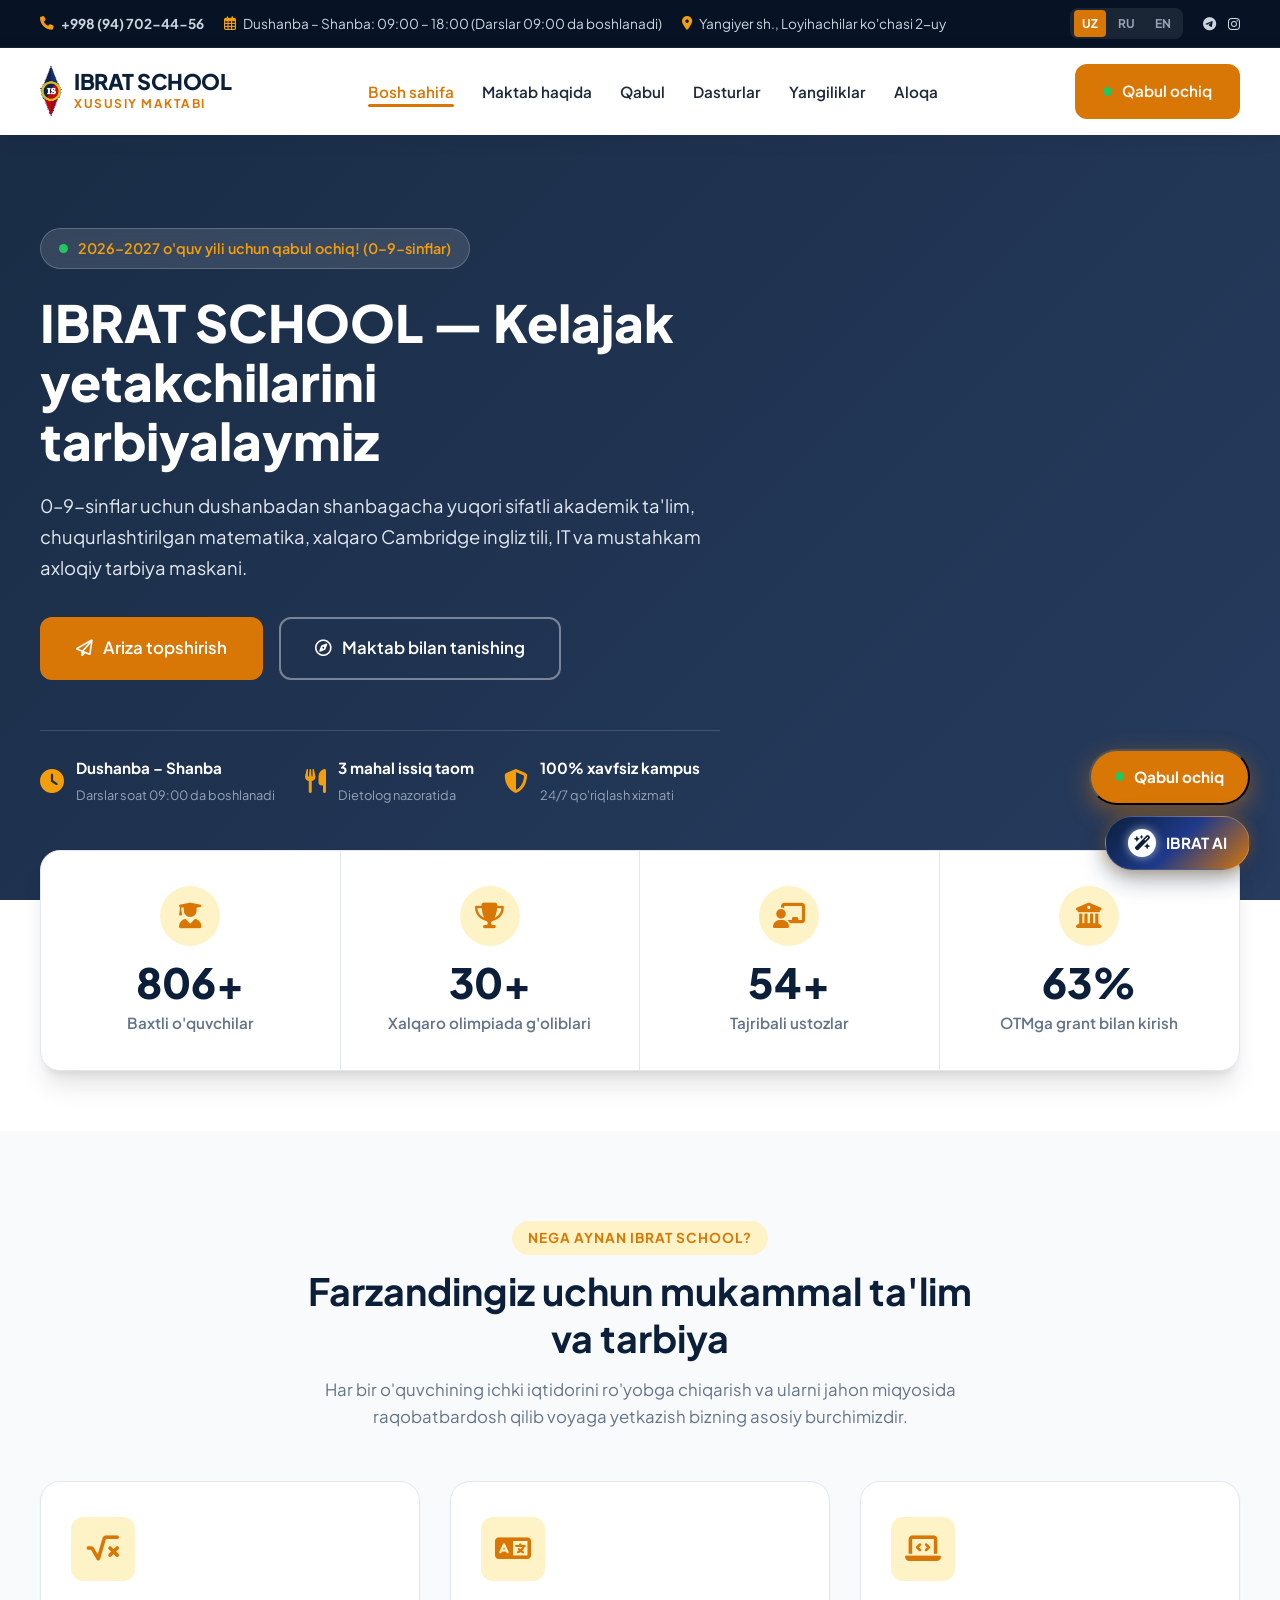
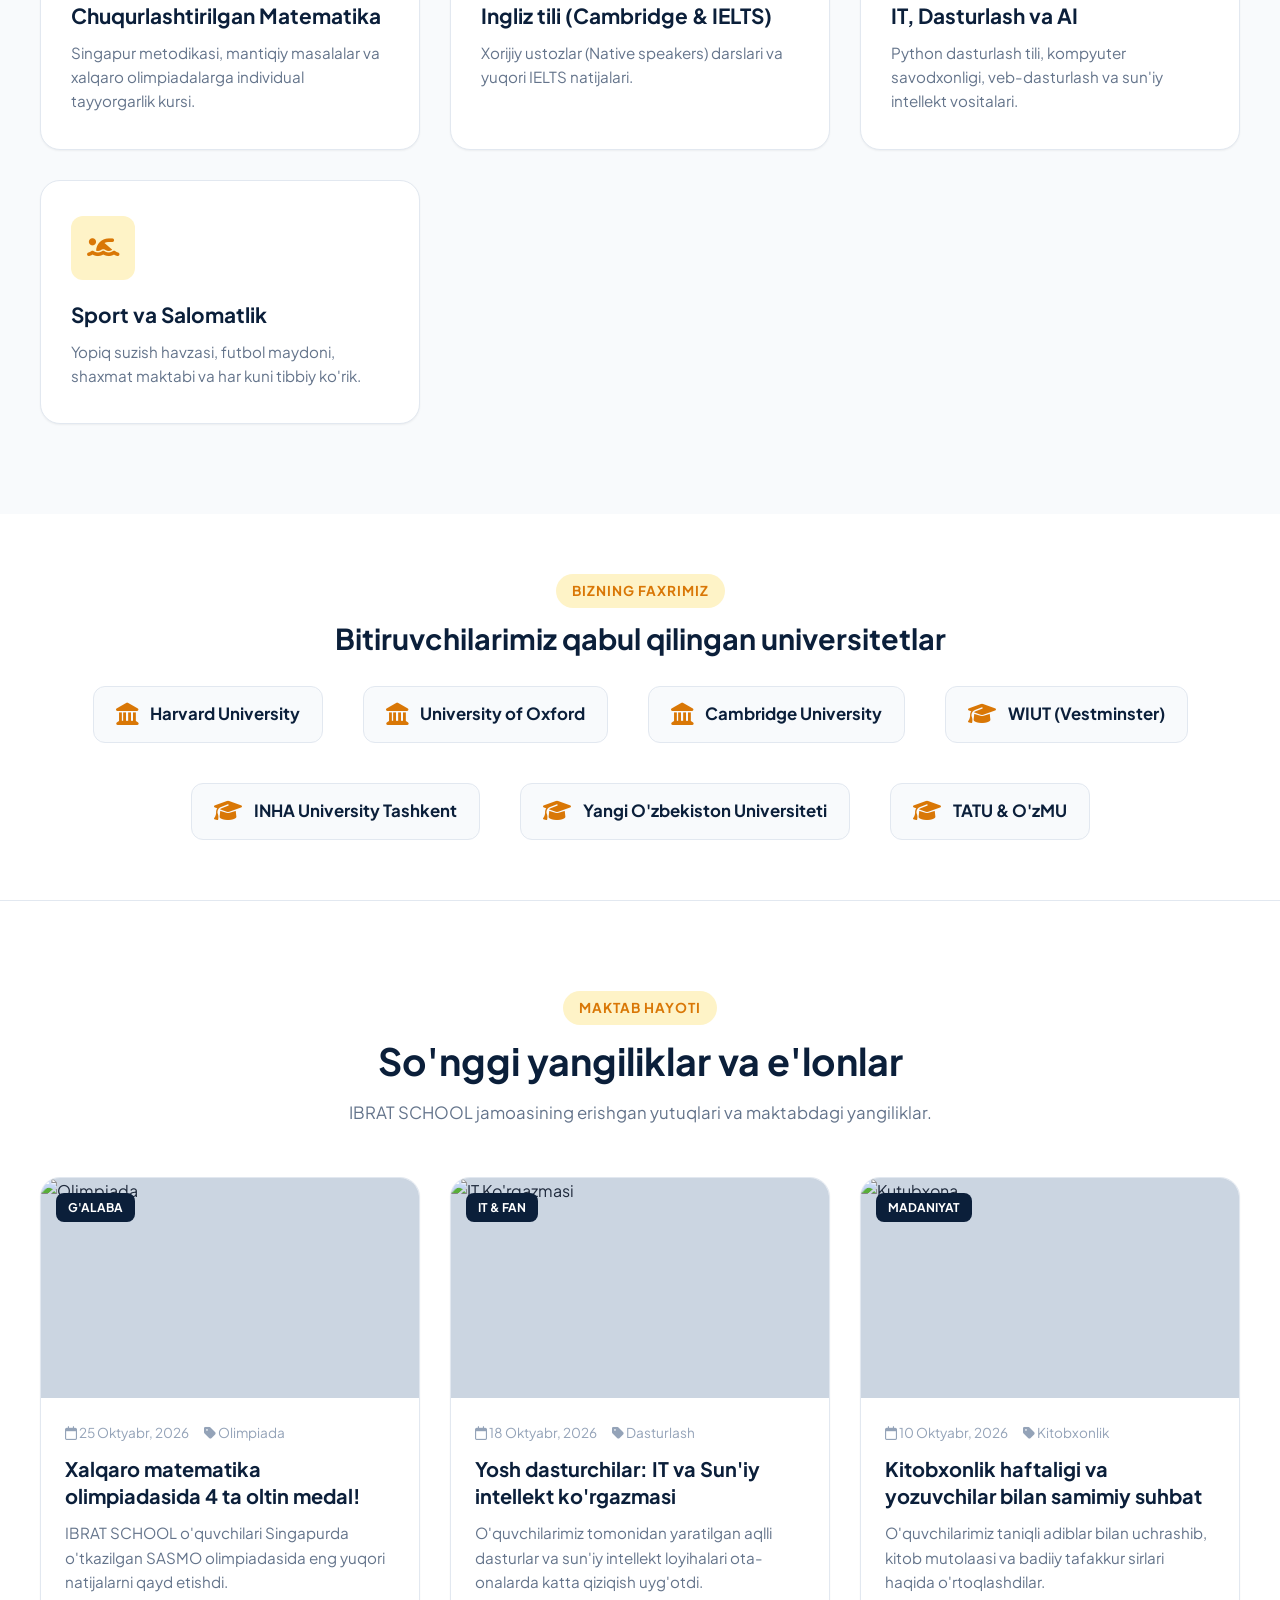
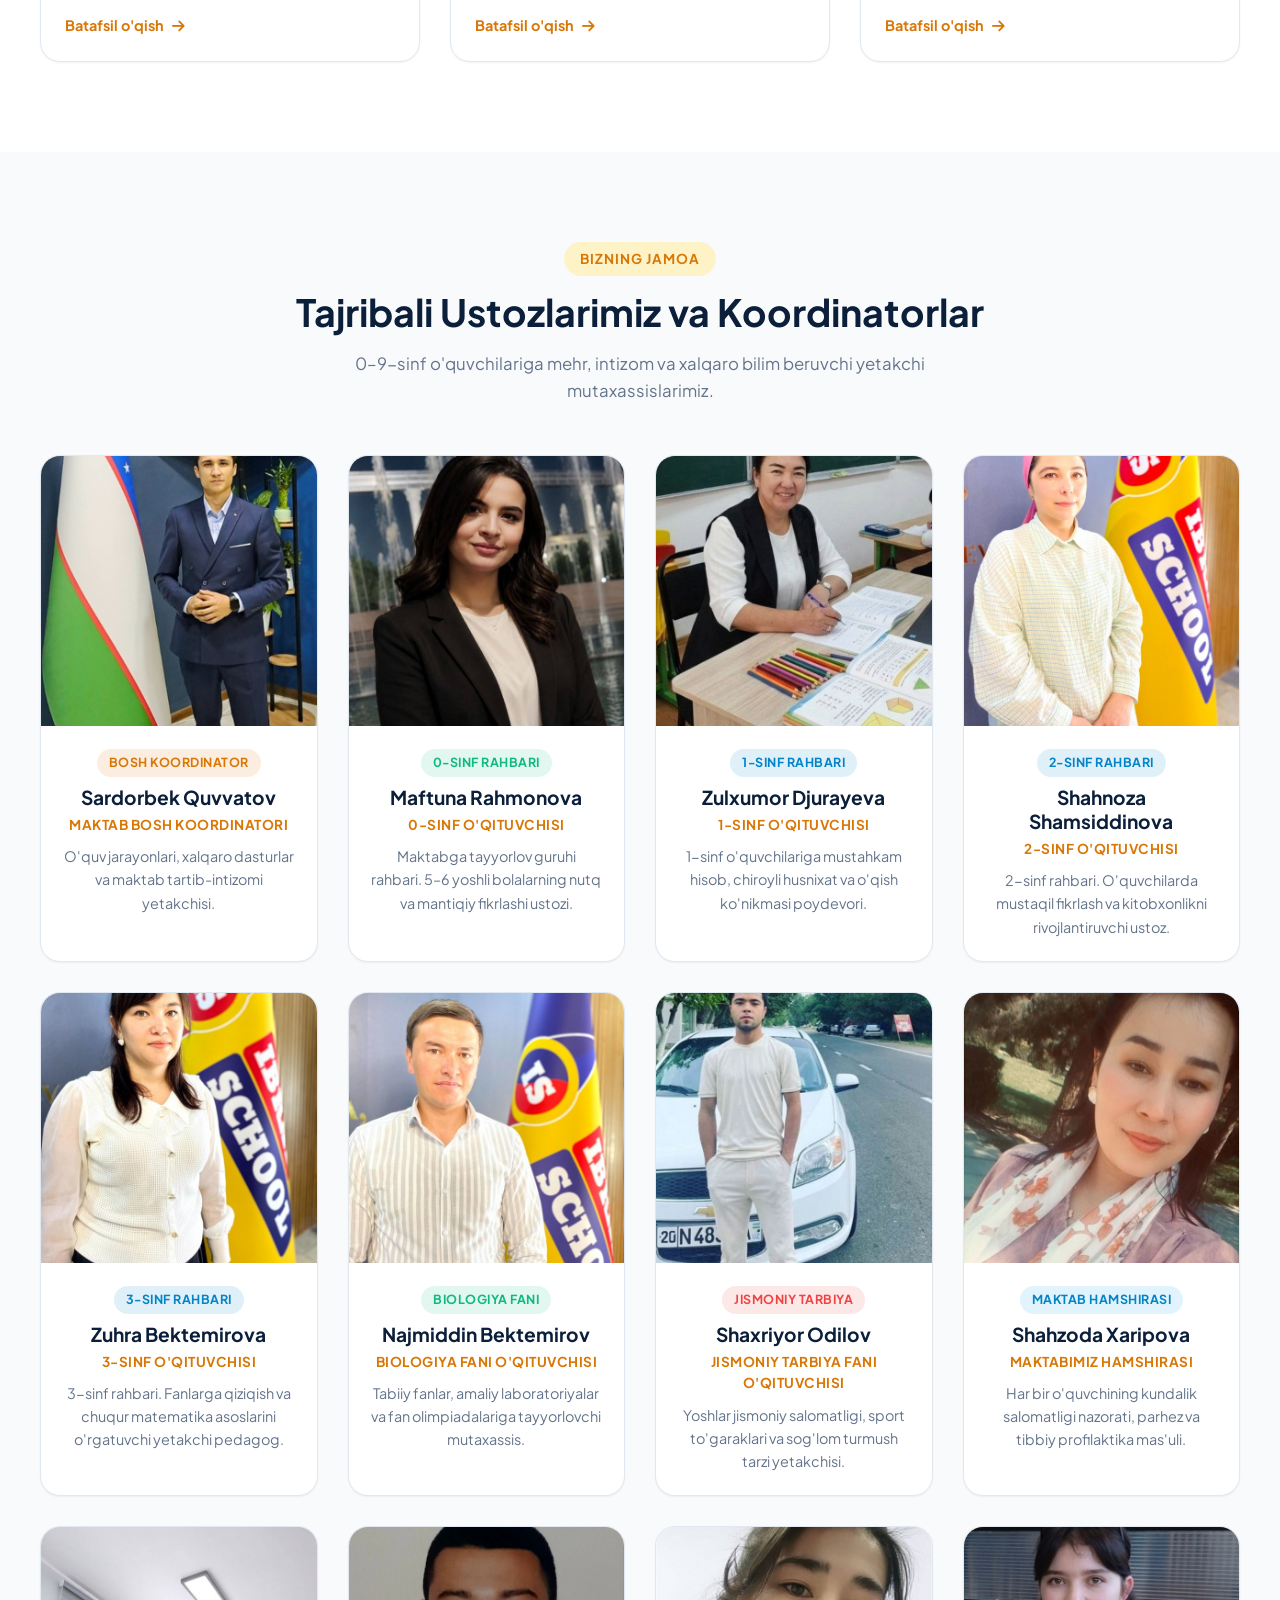
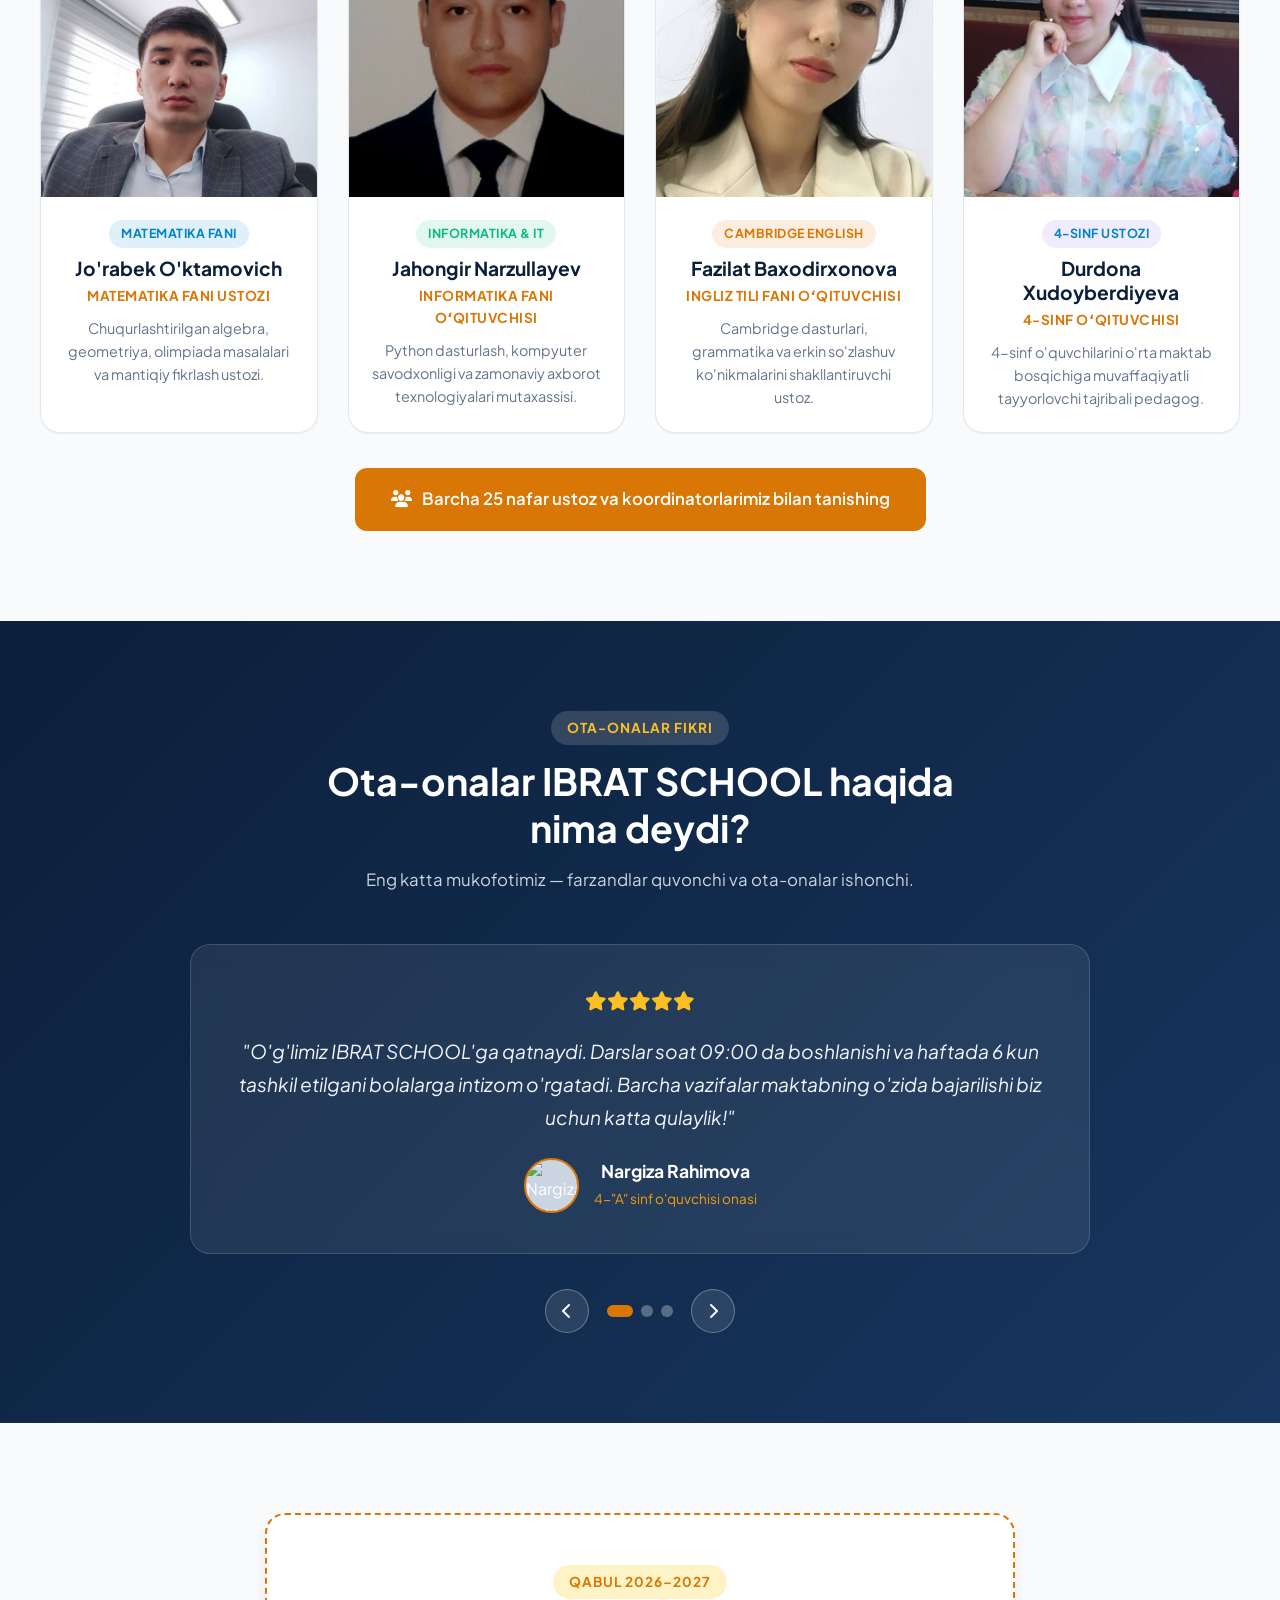
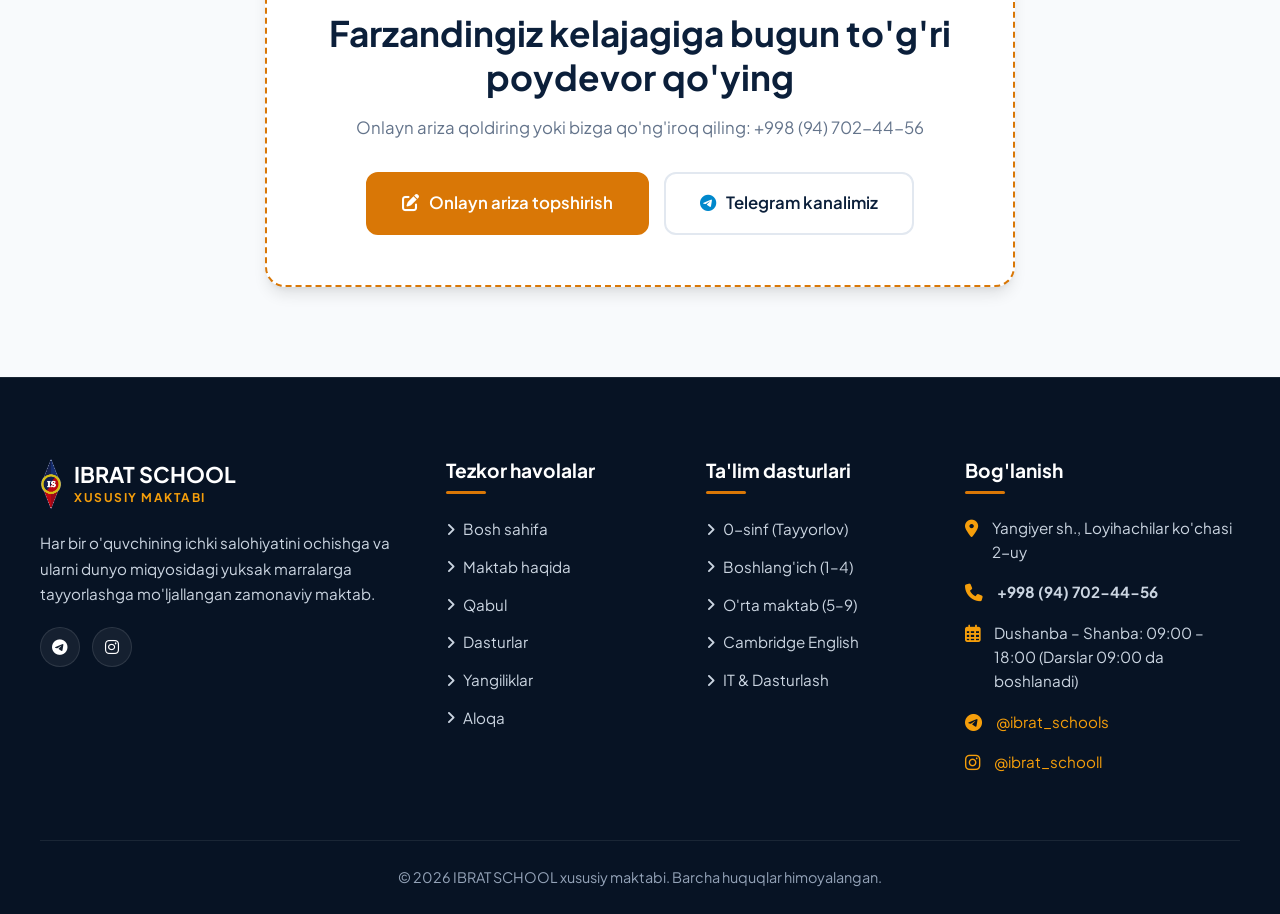
==== commit f6a7a6ba: "Update: 25 teachers with real photos, grades 0-9 scope, category filters, and updated documentation" ====
--- a/index.html
+++ b/index.html
@@ -444,11 +444,63 @@
               <p class="team-exp">Har bir o'quvchining kundalik salomatligi nazorati, parhez va tibbiy profilaktika mas'uli.</p>
             </div>
           </div>
+
+          <!-- 9. Jo'rabek O'ktamovich -->
+          <div class="team-card">
+            <div class="team-img-wrap">
+              <img src="images/teachers/jorabek-oktamovich.jpg" alt="Jo'rabek O'ktamovich — Matematika ustozi">
+            </div>
+            <div class="team-info">
+              <span class="team-class-badge" style="background: rgba(2, 132, 199, 0.12); color: var(--secondary);">Matematika Fani</span>
+              <h3 class="team-name">Jo'rabek O'ktamovich</h3>
+              <div class="team-role">Matematika fani ustozi</div>
+              <p class="team-exp">Chuqurlashtirilgan algebra, geometriya, olimpiada masalalari va mantiqiy fikrlash ustozi.</p>
+            </div>
+          </div>
+
+          <!-- 10. Jahongir Narzullayev -->
+          <div class="team-card">
+            <div class="team-img-wrap">
+              <img src="images/teachers/jahongir-narzullayev.jpg" alt="Jahongir Narzullayev — Informatika ustozi">
+            </div>
+            <div class="team-info">
+              <span class="team-class-badge" style="background: rgba(16, 185, 129, 0.12); color: var(--success);">Informatika & IT</span>
+              <h3 class="team-name">Jahongir Narzullayev</h3>
+              <div class="team-role">Informatika fani oʻqituvchisi</div>
+              <p class="team-exp">Python dasturlash, kompyuter savodxonligi va zamonaviy axborot texnologiyalari mutaxassisi.</p>
+            </div>
+          </div>
+
+          <!-- 11. Fazilat Baxodirxonova -->
+          <div class="team-card">
+            <div class="team-img-wrap">
+              <img src="images/teachers/fazilat-baxodirxonova.jpg" alt="Fazilat Baxodirxonova — Ingliz tili ustozi">
+            </div>
+            <div class="team-info">
+              <span class="team-class-badge" style="background: rgba(217, 119, 6, 0.12); color: var(--accent);">Cambridge English</span>
+              <h3 class="team-name">Fazilat Baxodirxonova</h3>
+              <div class="team-role">Ingliz tili fani oʻqituvchisi</div>
+              <p class="team-exp">Cambridge dasturlari, grammatika va erkin so'zlashuv ko'nikmalarini shakllantiruvchi ustoz.</p>
+            </div>
+          </div>
+
+          <!-- 12. Durdona Xudoyberdiyeva -->
+          <div class="team-card">
+            <div class="team-img-wrap">
+              <img src="images/teachers/durdona-xudoyberdiyeva.jpg" alt="Durdona Xudoyberdiyeva — 4-sinf ustozi">
+            </div>
+            <div class="team-info">
+              <span class="team-class-badge" style="background: rgba(139, 92, 246, 0.12); color: #7c3aed);">4-Sinf Ustozi</span>
+              <h3 class="team-name">Durdona Xudoyberdiyeva</h3>
+              <div class="team-role">4-sinf oʻqituvchisi</div>
+              <p class="team-exp">4-sinf o'quvchilarini o'rta maktab bosqichiga muvaffaqiyatli tayyorlovchi tajribali pedagog.</p>
+            </div>
+          </div>
         </div>
 
         <div style="text-align: center; margin-top: 35px;">
           <a href="about.html#teachers" class="btn btn-primary btn-lg">
-            <i class="fa-solid fa-users"></i> Barcha pedagoglar va jamoamiz bilan tanishing
+            <i class="fa-solid fa-users"></i> Barcha 25 nafar ustoz va koordinatorlarimiz bilan tanishing
           </a>
         </div>
       </div>
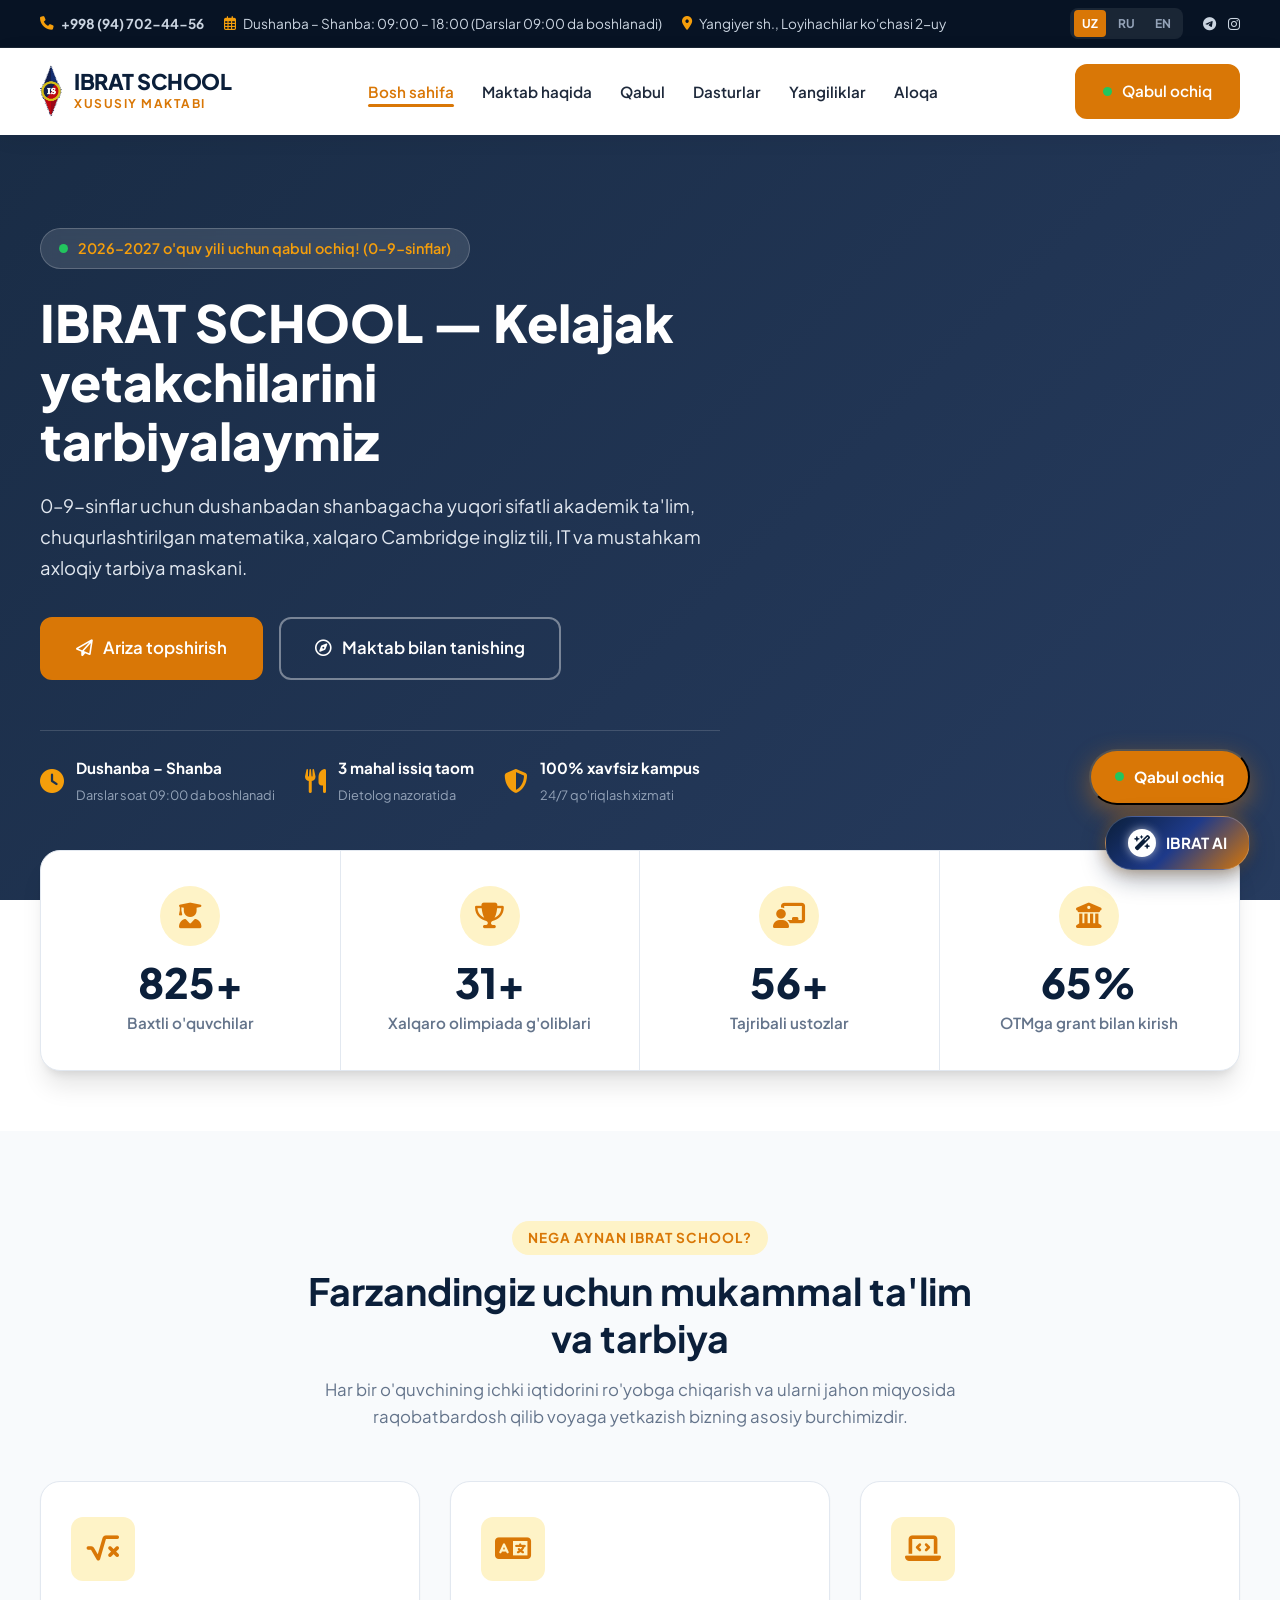
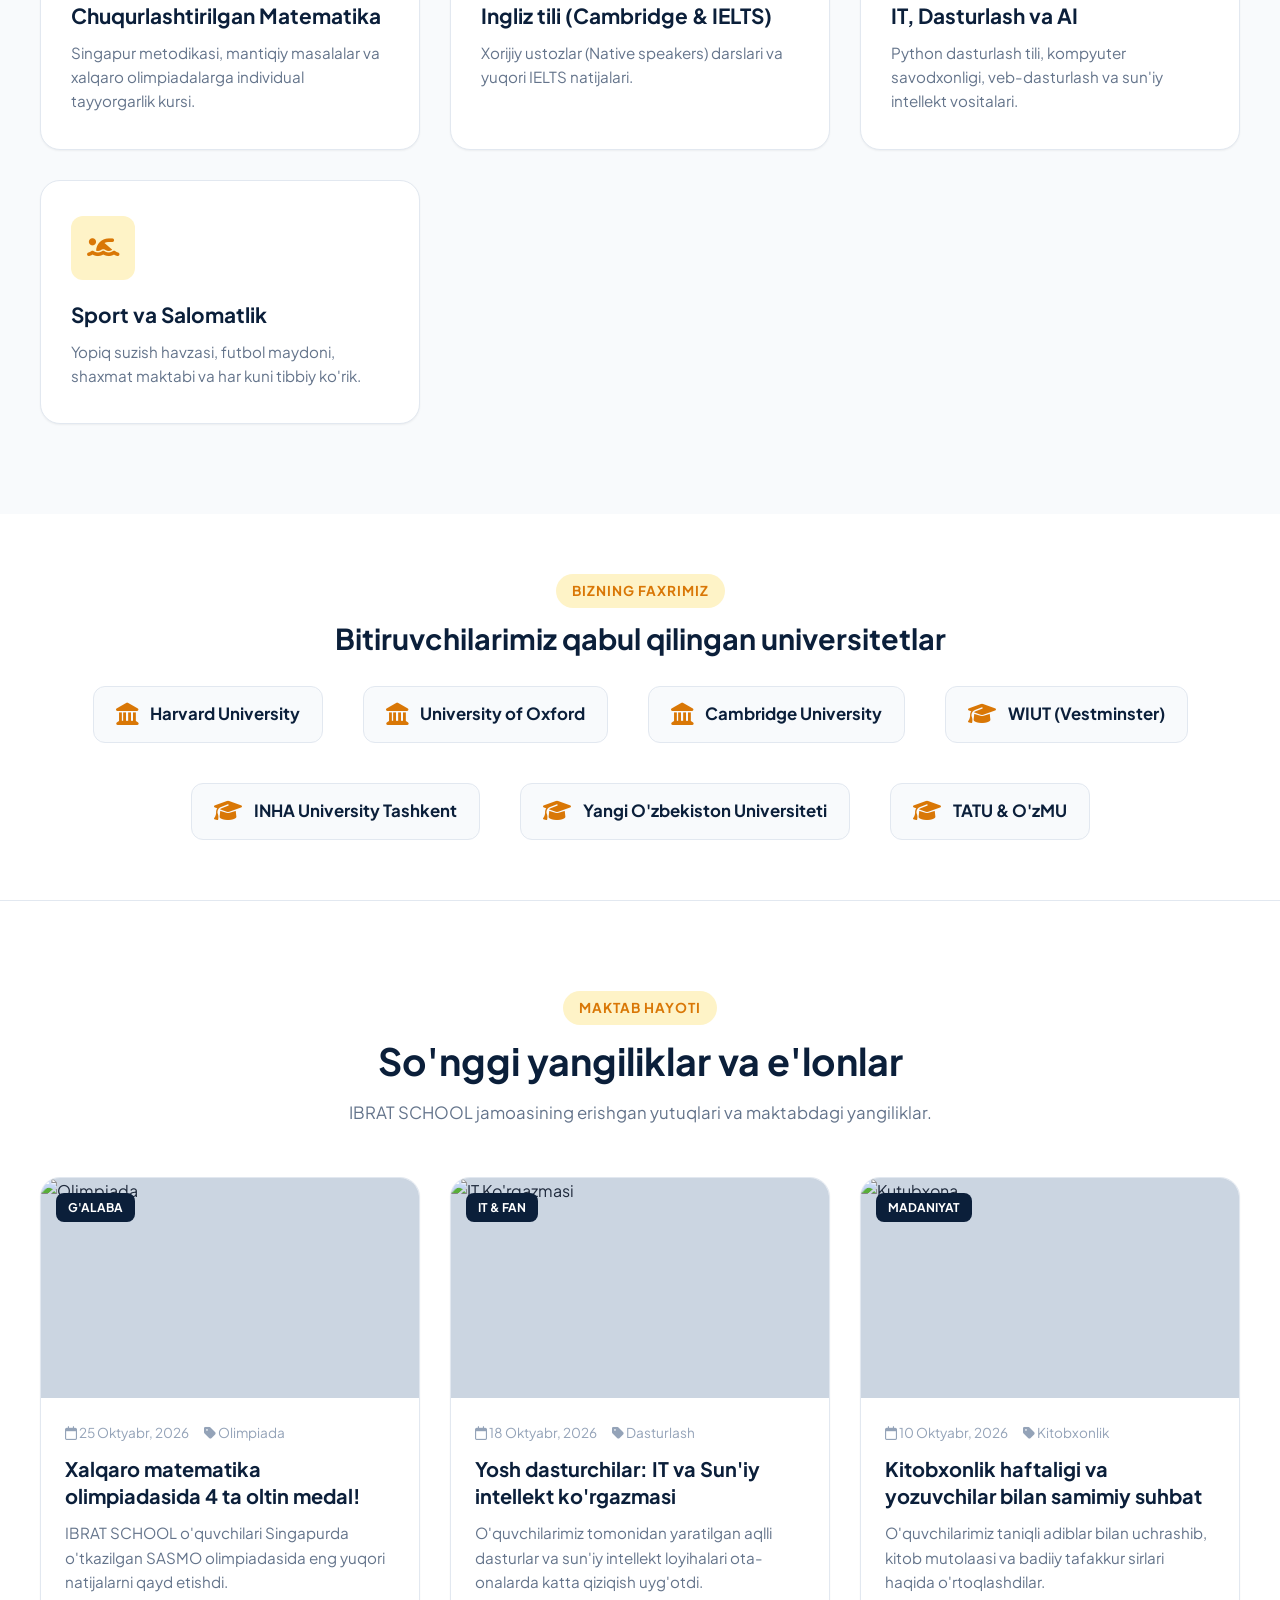
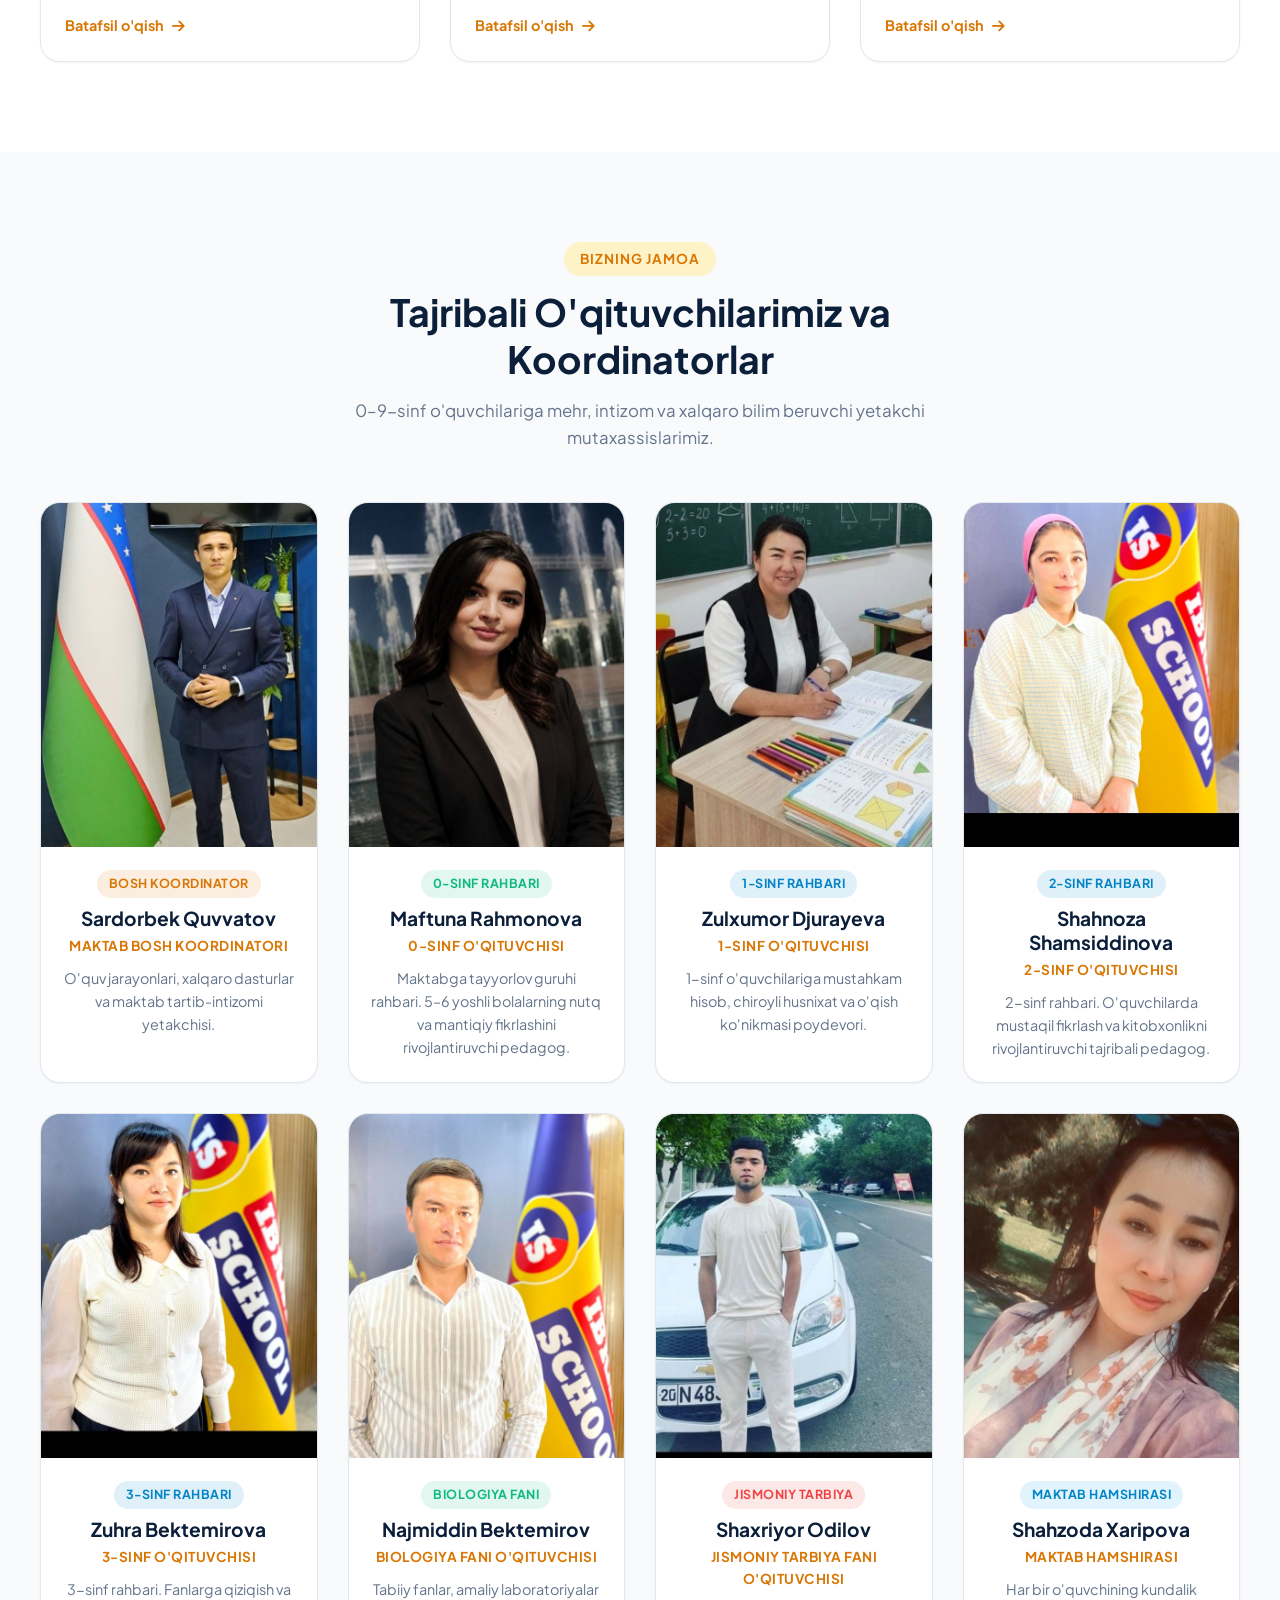
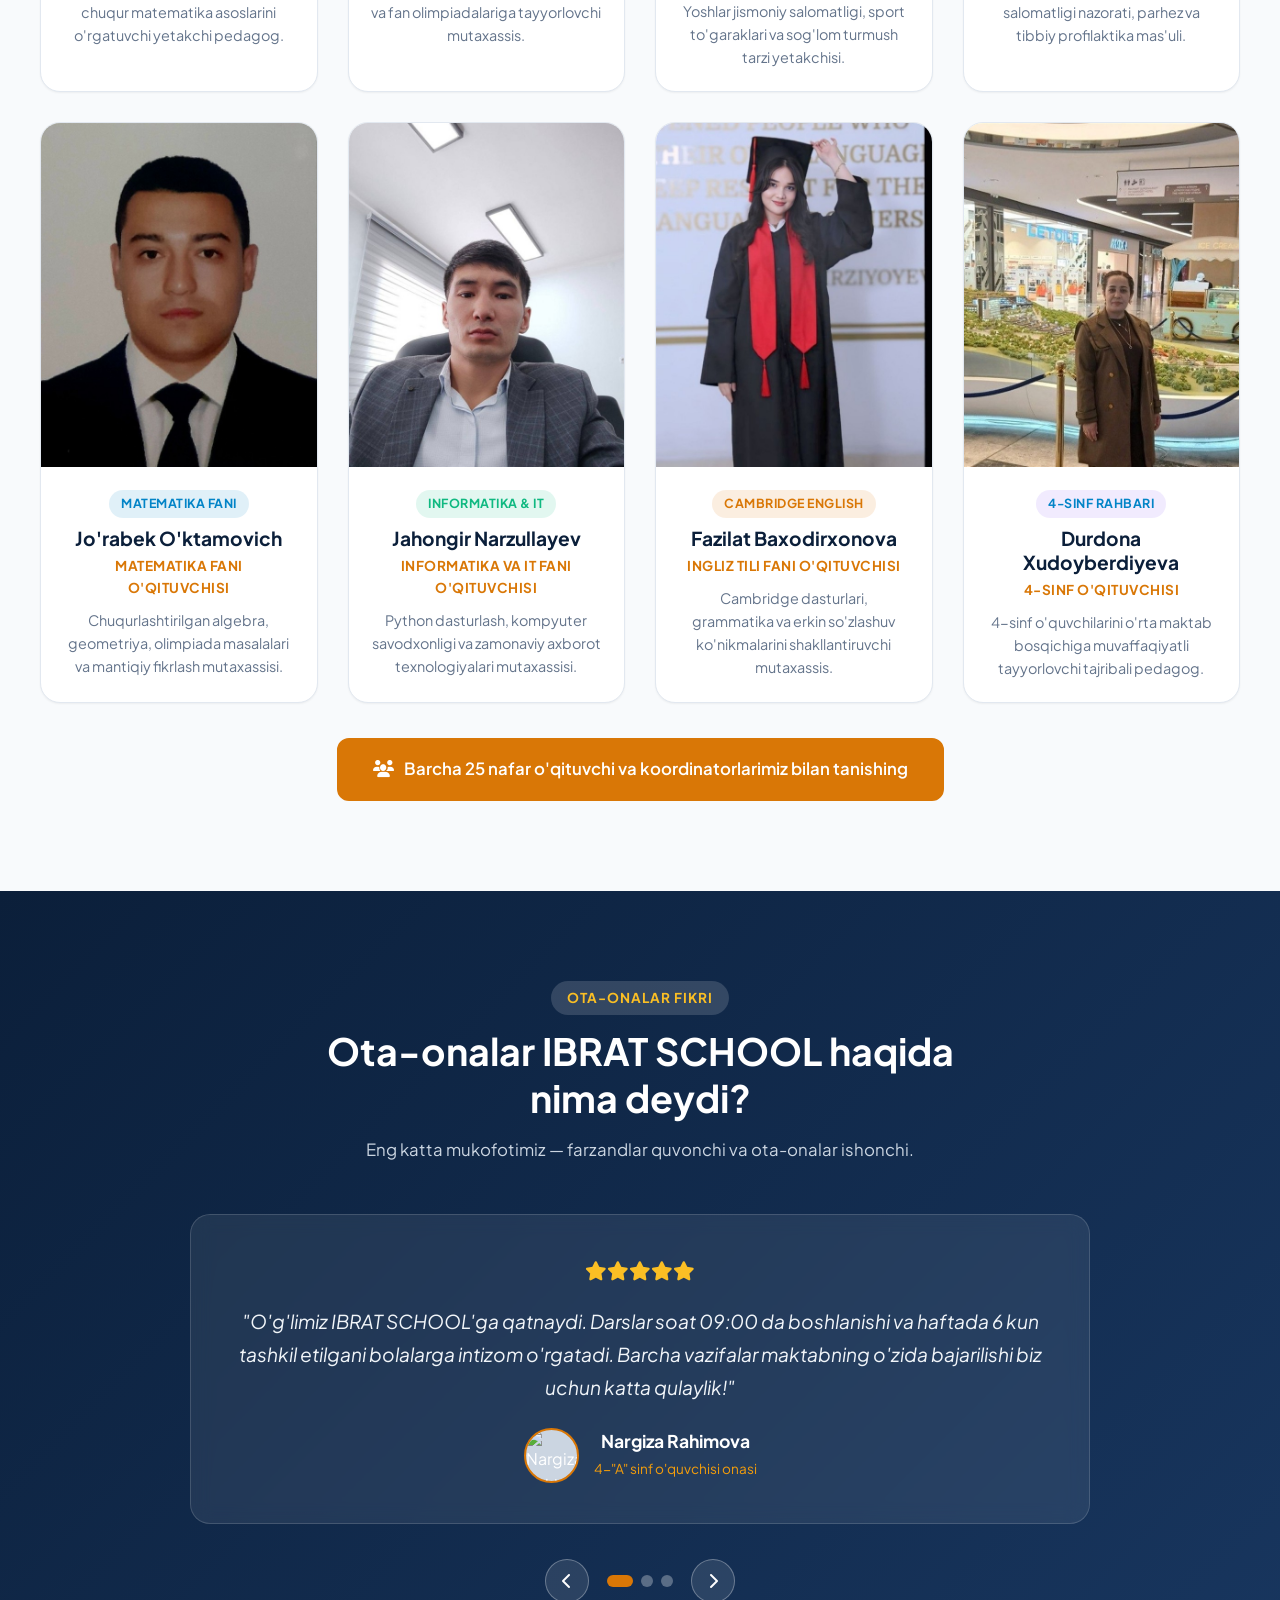
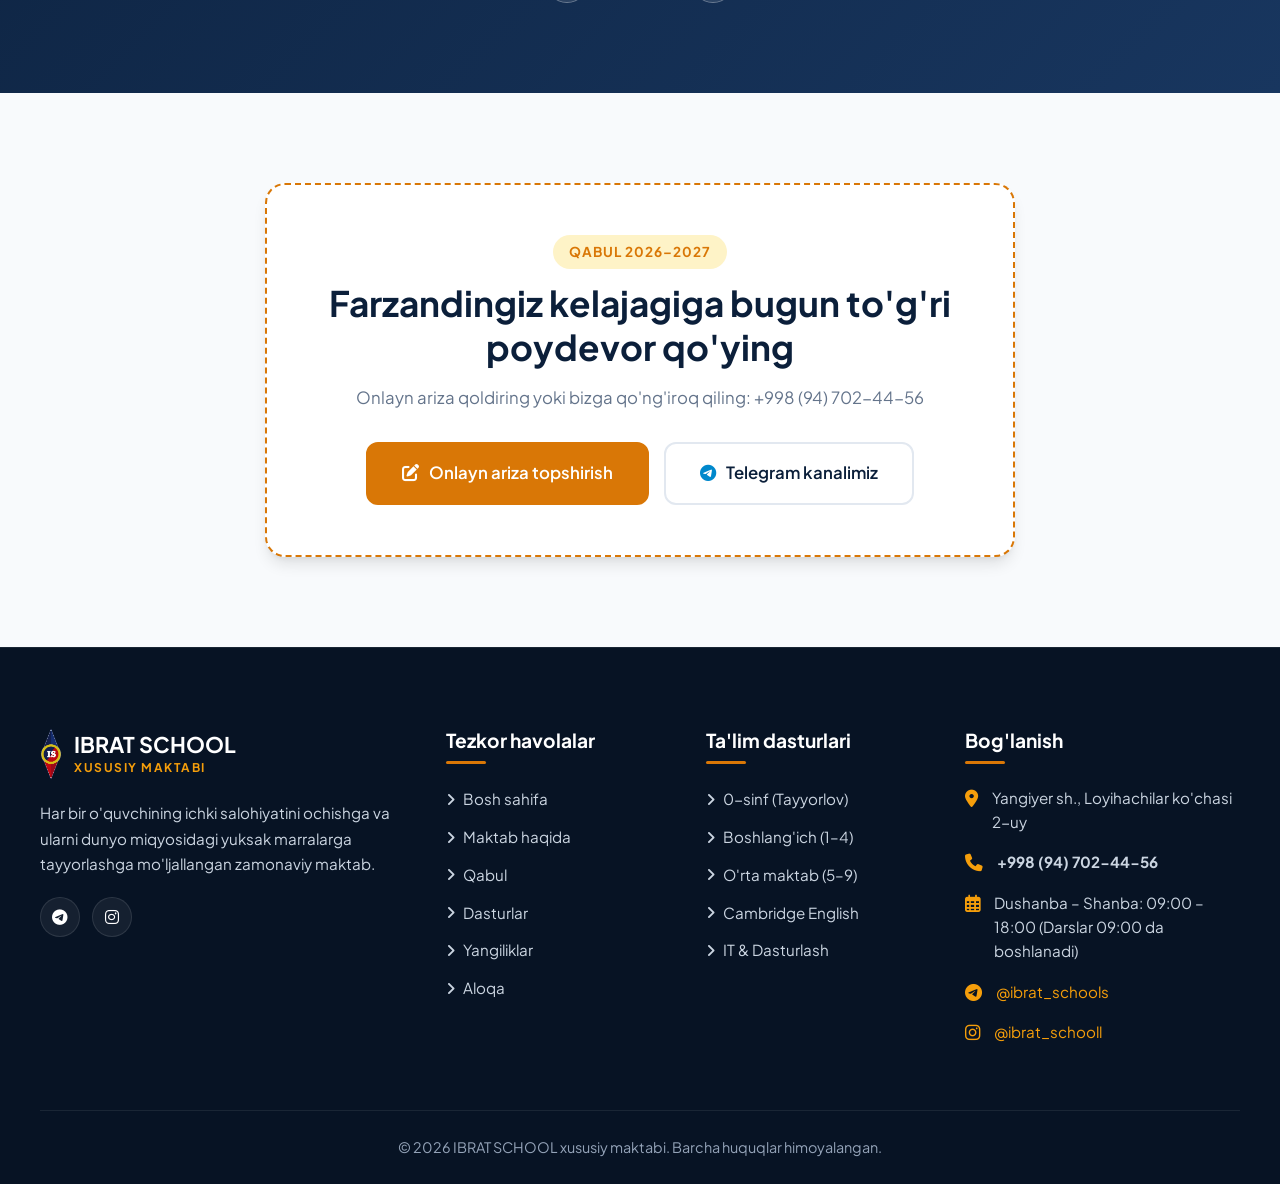
==== commit 9e5bf931: "Fix: Responsive mobile photos 4:5 aspect ratio, standardized teacher roles, full faculty gallery" ====
--- a/index.html
+++ b/index.html
@@ -336,7 +336,7 @@
       <div class="container">
         <div class="section-title-wrap">
           <span class="section-badge">Bizning Jamoa</span>
-          <h2 class="section-title">Tajribali Ustozlarimiz va Koordinatorlar</h2>
+          <h2 class="section-title">Tajribali O'qituvchilarimiz va Koordinatorlar</h2>
           <p class="section-subtitle">0–9-sinf o'quvchilariga mehr, intizom va xalqaro bilim beruvchi yetakchi mutaxassislarimiz.</p>
         </div>
 
@@ -344,12 +344,12 @@
           <!-- 1. Sardorbek Quvvatov -->
           <div class="team-card">
             <div class="team-img-wrap">
-              <img src="images/teachers/sardorbek-quvvatov.jpg" alt="Sardorbek Quvvatov — Bosh koordinator">
+              <img src="images/teachers/sardorbek-quvvatov.jpg" alt="Sardorbek Quvvatov — Maktab bosh koordinatori">
             </div>
             <div class="team-info">
               <span class="team-class-badge" style="background: rgba(217, 119, 6, 0.12); color: var(--accent);">Bosh Koordinator</span>
               <h3 class="team-name">Sardorbek Quvvatov</h3>
-              <div class="team-role">Maktab Bosh Koordinatori</div>
+              <div class="team-role">Maktab bosh koordinatori</div>
               <p class="team-exp">O'quv jarayonlari, xalqaro dasturlar va maktab tartib-intizomi yetakchisi.</p>
             </div>
           </div>
@@ -357,20 +357,20 @@
           <!-- 2. Maftuna Rahmonova -->
           <div class="team-card">
             <div class="team-img-wrap">
-              <img src="images/teachers/maftuna-rahmonova.jpg" alt="Maftuna Rahmonova — 0-sinf ustozi">
+              <img src="images/teachers/maftuna-rahmonova.jpg" alt="Maftuna Rahmonova — 0-sinf o'qituvchisi">
             </div>
             <div class="team-info">
               <span class="team-class-badge" style="background: rgba(16, 185, 129, 0.12); color: var(--success);">0-Sinf Rahbari</span>
               <h3 class="team-name">Maftuna Rahmonova</h3>
               <div class="team-role">0-sinf o'qituvchisi</div>
-              <p class="team-exp">Maktabga tayyorlov guruhi rahbari. 5–6 yoshli bolalarning nutq va mantiqiy fikrlashi ustozi.</p>
+              <p class="team-exp">Maktabga tayyorlov guruhi rahbari. 5–6 yoshli bolalarning nutq va mantiqiy fikrlashini rivojlantiruvchi pedagog.</p>
             </div>
           </div>
 
           <!-- 3. Zulxumor Djurayeva -->
           <div class="team-card">
             <div class="team-img-wrap">
-              <img src="images/teachers/zulxumor-djurayeva.jpg" alt="Zulxumor Djurayeva — 1-sinf ustozi">
+              <img src="images/teachers/zulxumor-djurayeva.jpg" alt="Zulxumor Djurayeva — 1-sinf o'qituvchisi">
             </div>
             <div class="team-info">
               <span class="team-class-badge" style="background: rgba(2, 132, 199, 0.12); color: var(--secondary);">1-Sinf Rahbari</span>
@@ -383,20 +383,20 @@
           <!-- 4. Shahnoza Shamsiddinova -->
           <div class="team-card">
             <div class="team-img-wrap">
-              <img src="images/teachers/shahnoza-shamsiddinova.jpg" alt="Shahnoza Shamsiddinova — 2-sinf ustozi">
+              <img src="images/teachers/shahnoza-shamsiddinova.jpg" alt="Shahnoza Shamsiddinova — 2-sinf o'qituvchisi">
             </div>
             <div class="team-info">
               <span class="team-class-badge" style="background: rgba(2, 132, 199, 0.12); color: var(--secondary);">2-Sinf Rahbari</span>
               <h3 class="team-name">Shahnoza Shamsiddinova</h3>
               <div class="team-role">2-sinf o'qituvchisi</div>
-              <p class="team-exp">2-sinf rahbari. O'quvchilarda mustaqil fikrlash va kitobxonlikni rivojlantiruvchi ustoz.</p>
+              <p class="team-exp">2-sinf rahbari. O'quvchilarda mustaqil fikrlash va kitobxonlikni rivojlantiruvchi tajribali pedagog.</p>
             </div>
           </div>
 
           <!-- 5. Zuhra Bektemirova -->
           <div class="team-card">
             <div class="team-img-wrap">
-              <img src="images/teachers/zuhra-bektemirova.jpg" alt="Zuhra Bektemirova — 3-sinf ustozi">
+              <img src="images/teachers/zuhra-bektemirova.jpg" alt="Zuhra Bektemirova — 3-sinf o'qituvchisi">
             </div>
             <div class="team-info">
               <span class="team-class-badge" style="background: rgba(2, 132, 199, 0.12); color: var(--secondary);">3-Sinf Rahbari</span>
@@ -409,7 +409,7 @@
           <!-- 6. Najmiddin Bektemirov -->
           <div class="team-card">
             <div class="team-img-wrap">
-              <img src="images/teachers/najmiddin-bektemirov.jpg" alt="Najmiddin Bektemirov — Biologiya ustozi">
+              <img src="images/teachers/najmiddin-bektemirov.jpg" alt="Najmiddin Bektemirov — Biologiya fani o'qituvchisi">
             </div>
             <div class="team-info">
               <span class="team-class-badge" style="background: rgba(16, 185, 129, 0.12); color: var(--success);">Biologiya Fani</span>
@@ -422,7 +422,7 @@
           <!-- 7. Shaxriyor Odilov -->
           <div class="team-card">
             <div class="team-img-wrap">
-              <img src="images/teachers/shaxriyor-odilov.jpg" alt="Shaxriyor Odilov — Jismoniy tarbiya">
+              <img src="images/teachers/shaxriyor-odilov.jpg" alt="Shaxriyor Odilov — Jismoniy tarbiya fani o'qituvchisi">
             </div>
             <div class="team-info">
               <span class="team-class-badge" style="background: rgba(239, 68, 68, 0.12); color: var(--danger);">Jismoniy Tarbiya</span>
@@ -435,12 +435,12 @@
           <!-- 8. Shahzoda Xaripova -->
           <div class="team-card">
             <div class="team-img-wrap">
-              <img src="images/teachers/shahzoda-xaripova.jpg" alt="Shahzoda Xaripova — Hamshira">
+              <img src="images/teachers/shahzoda-xaripova.jpg" alt="Shahzoda Xaripova — Maktab hamshirasi">
             </div>
             <div class="team-info">
               <span class="team-class-badge" style="background: rgba(14, 165, 233, 0.12); color: #0284c7);">Maktab Hamshirasi</span>
               <h3 class="team-name">Shahzoda Xaripova</h3>
-              <div class="team-role">Maktabimiz Hamshirasi</div>
+              <div class="team-role">Maktab hamshirasi</div>
               <p class="team-exp">Har bir o'quvchining kundalik salomatligi nazorati, parhez va tibbiy profilaktika mas'uli.</p>
             </div>
           </div>
@@ -448,25 +448,25 @@
           <!-- 9. Jo'rabek O'ktamovich -->
           <div class="team-card">
             <div class="team-img-wrap">
-              <img src="images/teachers/jorabek-oktamovich.jpg" alt="Jo'rabek O'ktamovich — Matematika ustozi">
+              <img src="images/teachers/jorabek-oktamovich.jpg" alt="Jo'rabek O'ktamovich — Matematika fani o'qituvchisi">
             </div>
             <div class="team-info">
               <span class="team-class-badge" style="background: rgba(2, 132, 199, 0.12); color: var(--secondary);">Matematika Fani</span>
               <h3 class="team-name">Jo'rabek O'ktamovich</h3>
-              <div class="team-role">Matematika fani ustozi</div>
-              <p class="team-exp">Chuqurlashtirilgan algebra, geometriya, olimpiada masalalari va mantiqiy fikrlash ustozi.</p>
+              <div class="team-role">Matematika fani o'qituvchisi</div>
+              <p class="team-exp">Chuqurlashtirilgan algebra, geometriya, olimpiada masalalari va mantiqiy fikrlash mutaxassisi.</p>
             </div>
           </div>
 
           <!-- 10. Jahongir Narzullayev -->
           <div class="team-card">
             <div class="team-img-wrap">
-              <img src="images/teachers/jahongir-narzullayev.jpg" alt="Jahongir Narzullayev — Informatika ustozi">
+              <img src="images/teachers/jahongir-narzullayev.jpg" alt="Jahongir Narzullayev — Informatika fani o'qituvchisi">
             </div>
             <div class="team-info">
               <span class="team-class-badge" style="background: rgba(16, 185, 129, 0.12); color: var(--success);">Informatika & IT</span>
               <h3 class="team-name">Jahongir Narzullayev</h3>
-              <div class="team-role">Informatika fani oʻqituvchisi</div>
+              <div class="team-role">Informatika va IT fani o'qituvchisi</div>
               <p class="team-exp">Python dasturlash, kompyuter savodxonligi va zamonaviy axborot texnologiyalari mutaxassisi.</p>
             </div>
           </div>
@@ -474,25 +474,25 @@
           <!-- 11. Fazilat Baxodirxonova -->
           <div class="team-card">
             <div class="team-img-wrap">
-              <img src="images/teachers/fazilat-baxodirxonova.jpg" alt="Fazilat Baxodirxonova — Ingliz tili ustozi">
+              <img src="images/teachers/fazilat-baxodirxonova.jpg" alt="Fazilat Baxodirxonova — Ingliz tili fani o'qituvchisi">
             </div>
             <div class="team-info">
               <span class="team-class-badge" style="background: rgba(217, 119, 6, 0.12); color: var(--accent);">Cambridge English</span>
               <h3 class="team-name">Fazilat Baxodirxonova</h3>
-              <div class="team-role">Ingliz tili fani oʻqituvchisi</div>
-              <p class="team-exp">Cambridge dasturlari, grammatika va erkin so'zlashuv ko'nikmalarini shakllantiruvchi ustoz.</p>
+              <div class="team-role">Ingliz tili fani o'qituvchisi</div>
+              <p class="team-exp">Cambridge dasturlari, grammatika va erkin so'zlashuv ko'nikmalarini shakllantiruvchi mutaxassis.</p>
             </div>
           </div>
 
           <!-- 12. Durdona Xudoyberdiyeva -->
           <div class="team-card">
             <div class="team-img-wrap">
-              <img src="images/teachers/durdona-xudoyberdiyeva.jpg" alt="Durdona Xudoyberdiyeva — 4-sinf ustozi">
-            </div>
-            <div class="team-info">
-              <span class="team-class-badge" style="background: rgba(139, 92, 246, 0.12); color: #7c3aed);">4-Sinf Ustozi</span>
+              <img src="images/teachers/durdona-xudoyberdiyeva.jpg" alt="Durdona Xudoyberdiyeva — 4-sinf o'qituvchisi">
+            </div>
+            <div class="team-info">
+              <span class="team-class-badge" style="background: rgba(139, 92, 246, 0.12); color: #7c3aed);">4-Sinf Rahbari</span>
               <h3 class="team-name">Durdona Xudoyberdiyeva</h3>
-              <div class="team-role">4-sinf oʻqituvchisi</div>
+              <div class="team-role">4-sinf o'qituvchisi</div>
               <p class="team-exp">4-sinf o'quvchilarini o'rta maktab bosqichiga muvaffaqiyatli tayyorlovchi tajribali pedagog.</p>
             </div>
           </div>
@@ -500,7 +500,7 @@
 
         <div style="text-align: center; margin-top: 35px;">
           <a href="about.html#teachers" class="btn btn-primary btn-lg">
-            <i class="fa-solid fa-users"></i> Barcha 25 nafar ustoz va koordinatorlarimiz bilan tanishing
+            <i class="fa-solid fa-users"></i> Barcha 25 nafar o'qituvchi va koordinatorlarimiz bilan tanishing
           </a>
         </div>
       </div>
--- a/css/style.css
+++ b/css/style.css
@@ -1103,16 +1103,18 @@
 
 .team-img-wrap {
   width: 100%;
-  height: 270px;
+  aspect-ratio: 4 / 5;
   overflow: hidden;
   position: relative;
-  background-color: #cbd5e1;
+  background-color: #f1f5f9;
 }
 
 .team-img-wrap img {
   width: 100%;
   height: 100%;
   object-fit: cover;
+  object-position: center top;
+  display: block;
   transition: transform 0.4s ease;
 }
 
@@ -2005,6 +2007,71 @@
     right: 20px;
     padding: 10px 16px;
     font-size: 0.8rem;
+  }
+  /* Mobilda Ustozlar bo'limi moslashuvchanligi */
+  .team-grid {
+    grid-template-columns: repeat(2, 1fr) !important;
+    gap: 12px !important;
+  }
+  .team-card {
+    border-radius: var(--radius-md) !important;
+  }
+  .team-img-wrap {
+    aspect-ratio: 4 / 5 !important;
+    height: auto !important;
+  }
+  .team-info {
+    padding: 12px 8px !important;
+  }
+  .team-class-badge {
+    font-size: 0.68rem !important;
+    padding: 3px 6px !important;
+    margin-bottom: 4px !important;
+    letter-spacing: 0 !important;
+  }
+  .team-name {
+    font-size: 0.95rem !important;
+    line-height: 1.25 !important;
+    margin-bottom: 4px !important;
+  }
+  .team-role {
+    font-size: 0.74rem !important;
+    line-height: 1.25 !important;
+    margin-bottom: 6px !important;
+    letter-spacing: 0 !important;
+  }
+  .team-exp {
+    font-size: 0.75rem !important;
+    line-height: 1.35 !important;
+    display: -webkit-box;
+    -webkit-line-clamp: 3;
+    -webkit-box-orient: vertical;
+    overflow: hidden;
+  }
+  .teacher-filters-wrap {
+    display: flex !important;
+    gap: 8px !important;
+    overflow-x: auto !important;
+    padding-bottom: 12px !important;
+    -webkit-overflow-scrolling: touch !important;
+    scrollbar-width: none !important;
+    justify-content: flex-start !important;
+  }
+  .teacher-filters-wrap::-webkit-scrollbar {
+    display: none;
+  }
+  .teacher-filter-btn {
+    white-space: nowrap !important;
+    flex-shrink: 0 !important;
+    padding: 8px 14px !important;
+    font-size: 0.8rem !important;
+  }
+}
+
+@media (max-width: 380px) {
+  .team-grid {
+    grid-template-columns: 1fr !important;
+    gap: 16px !important;
   }
 }
 
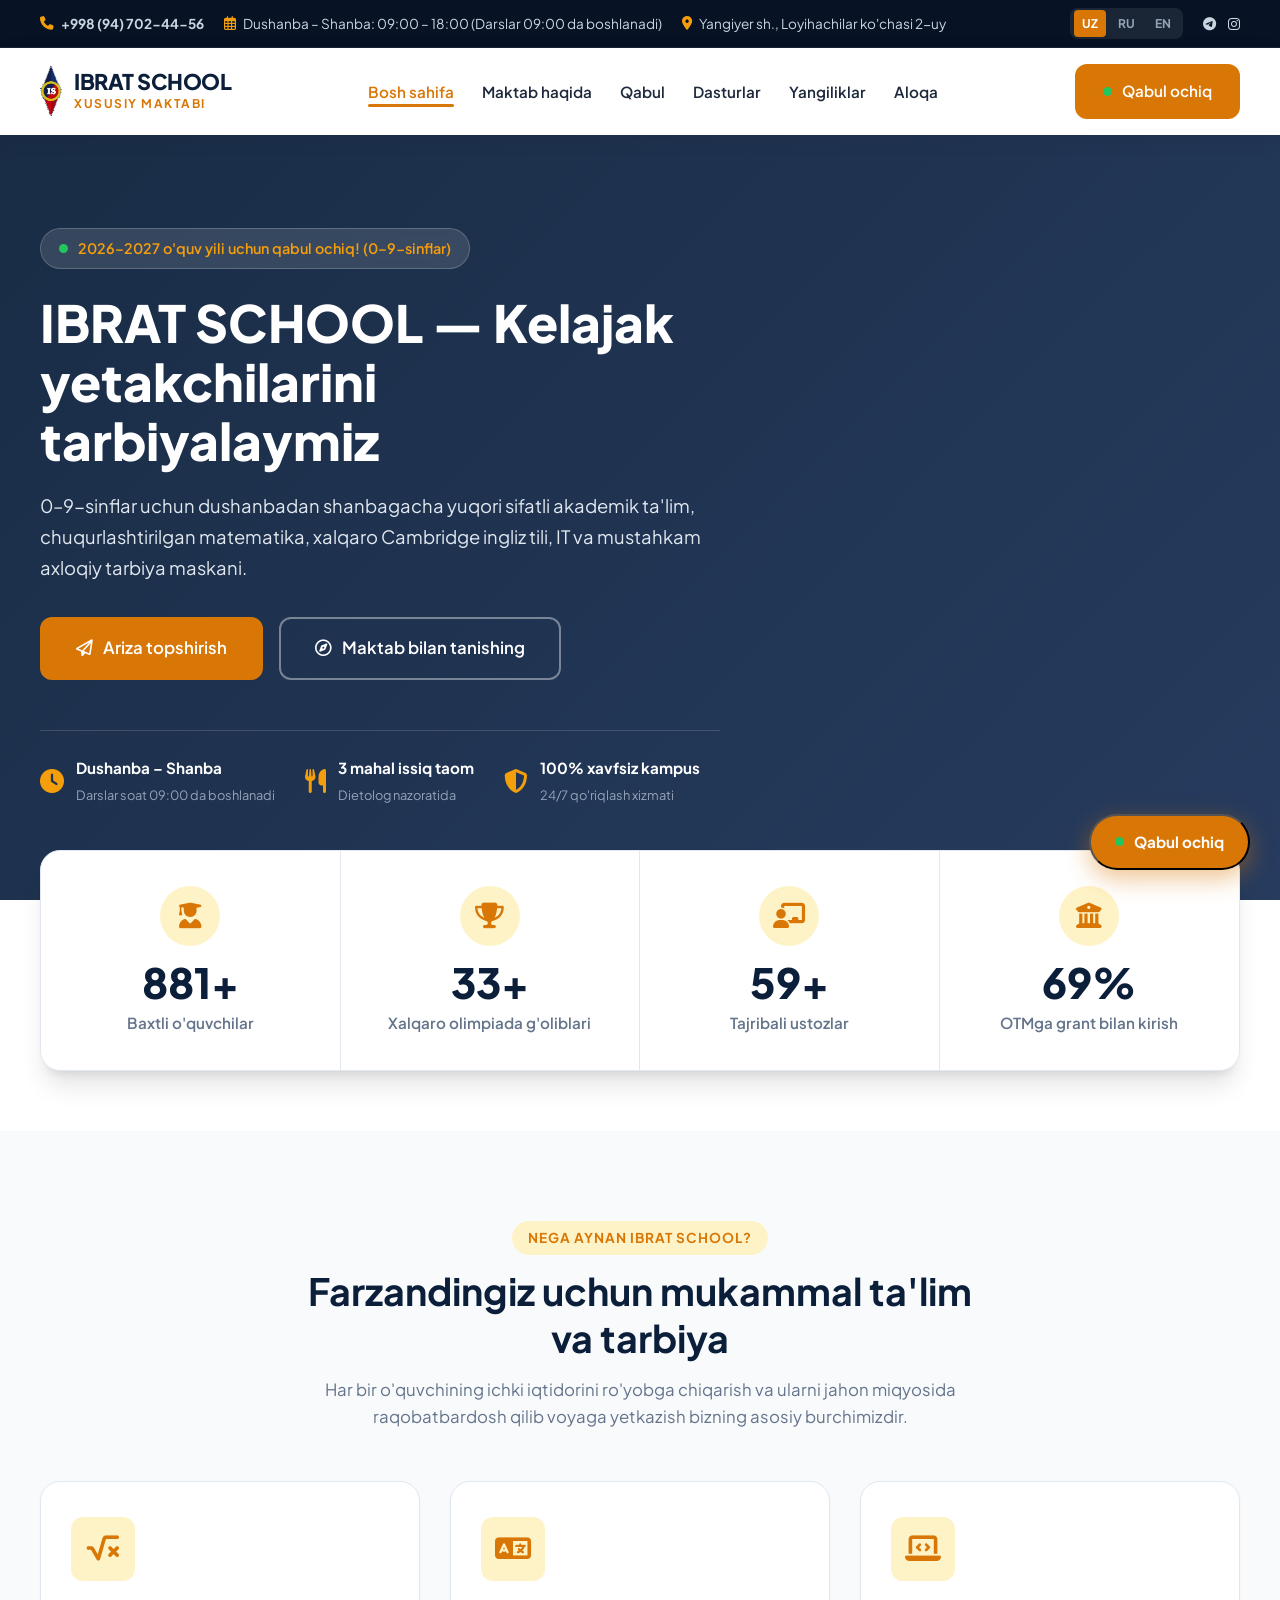
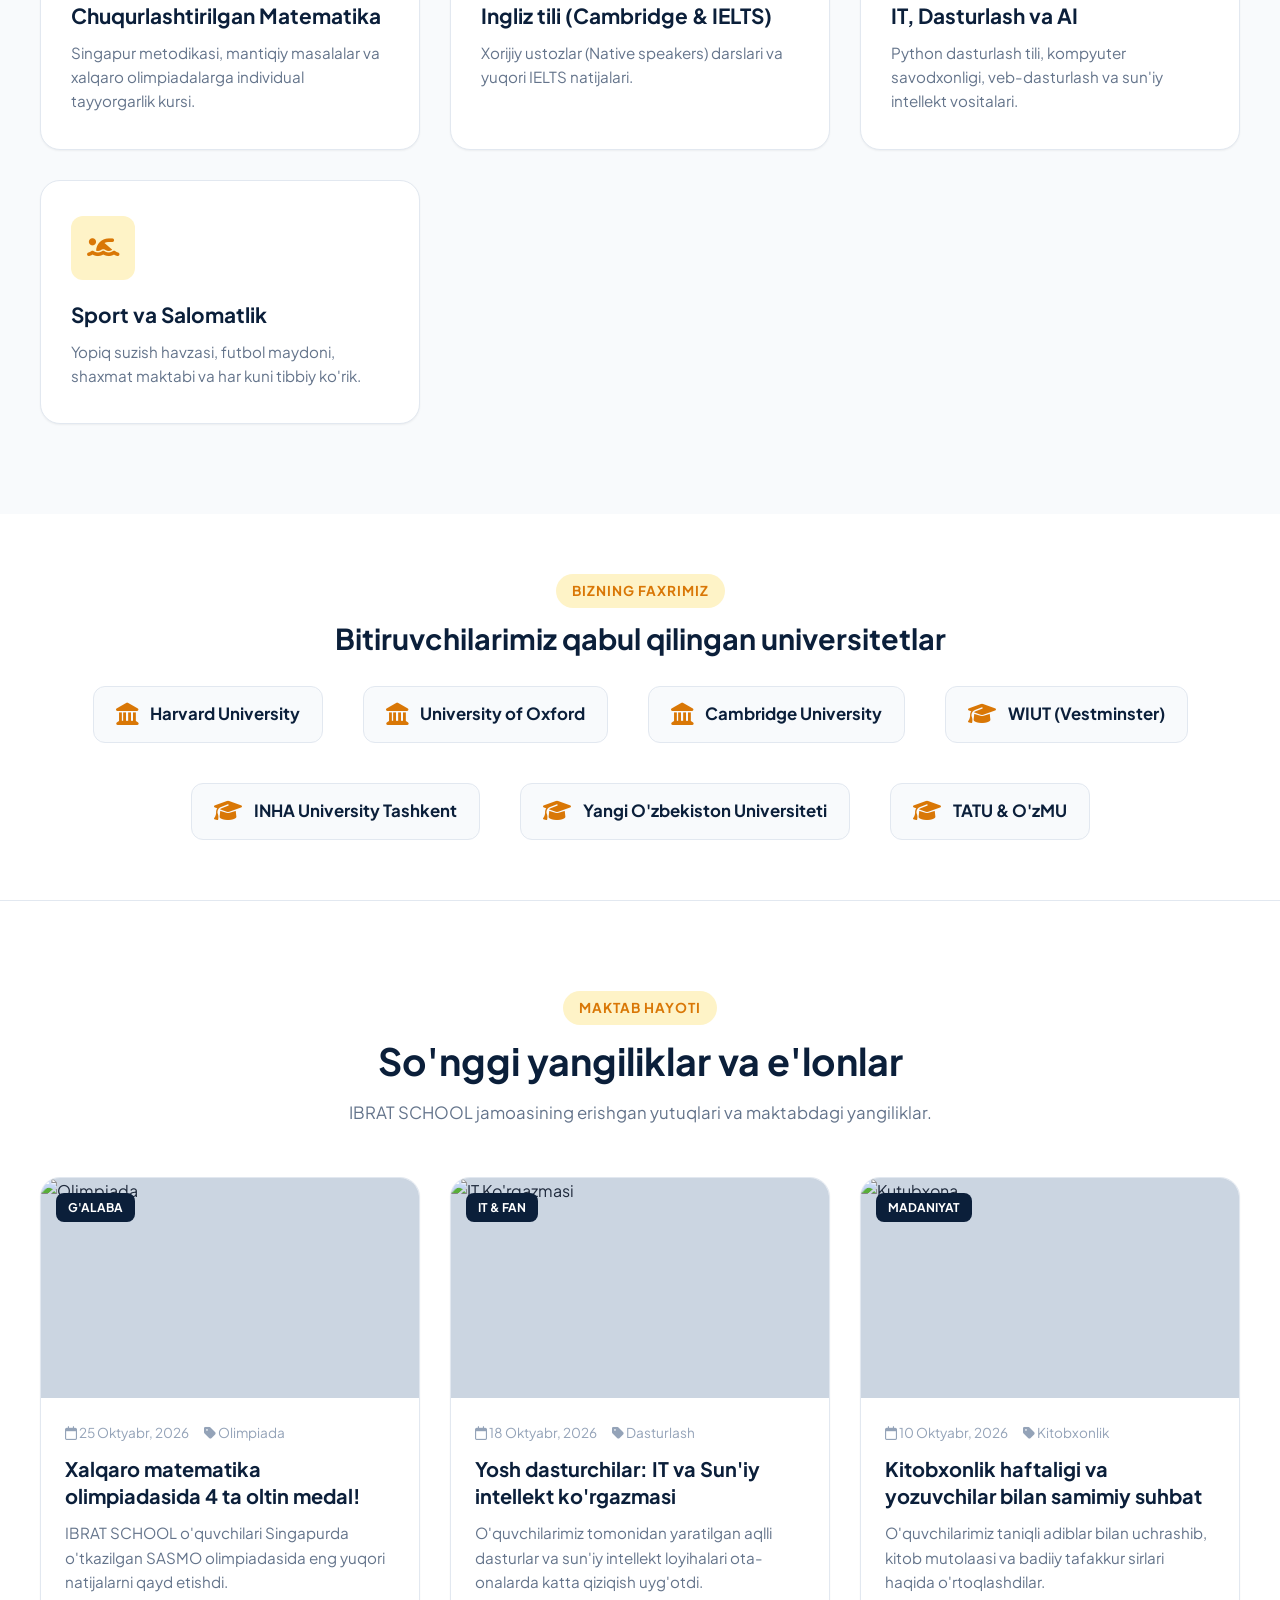
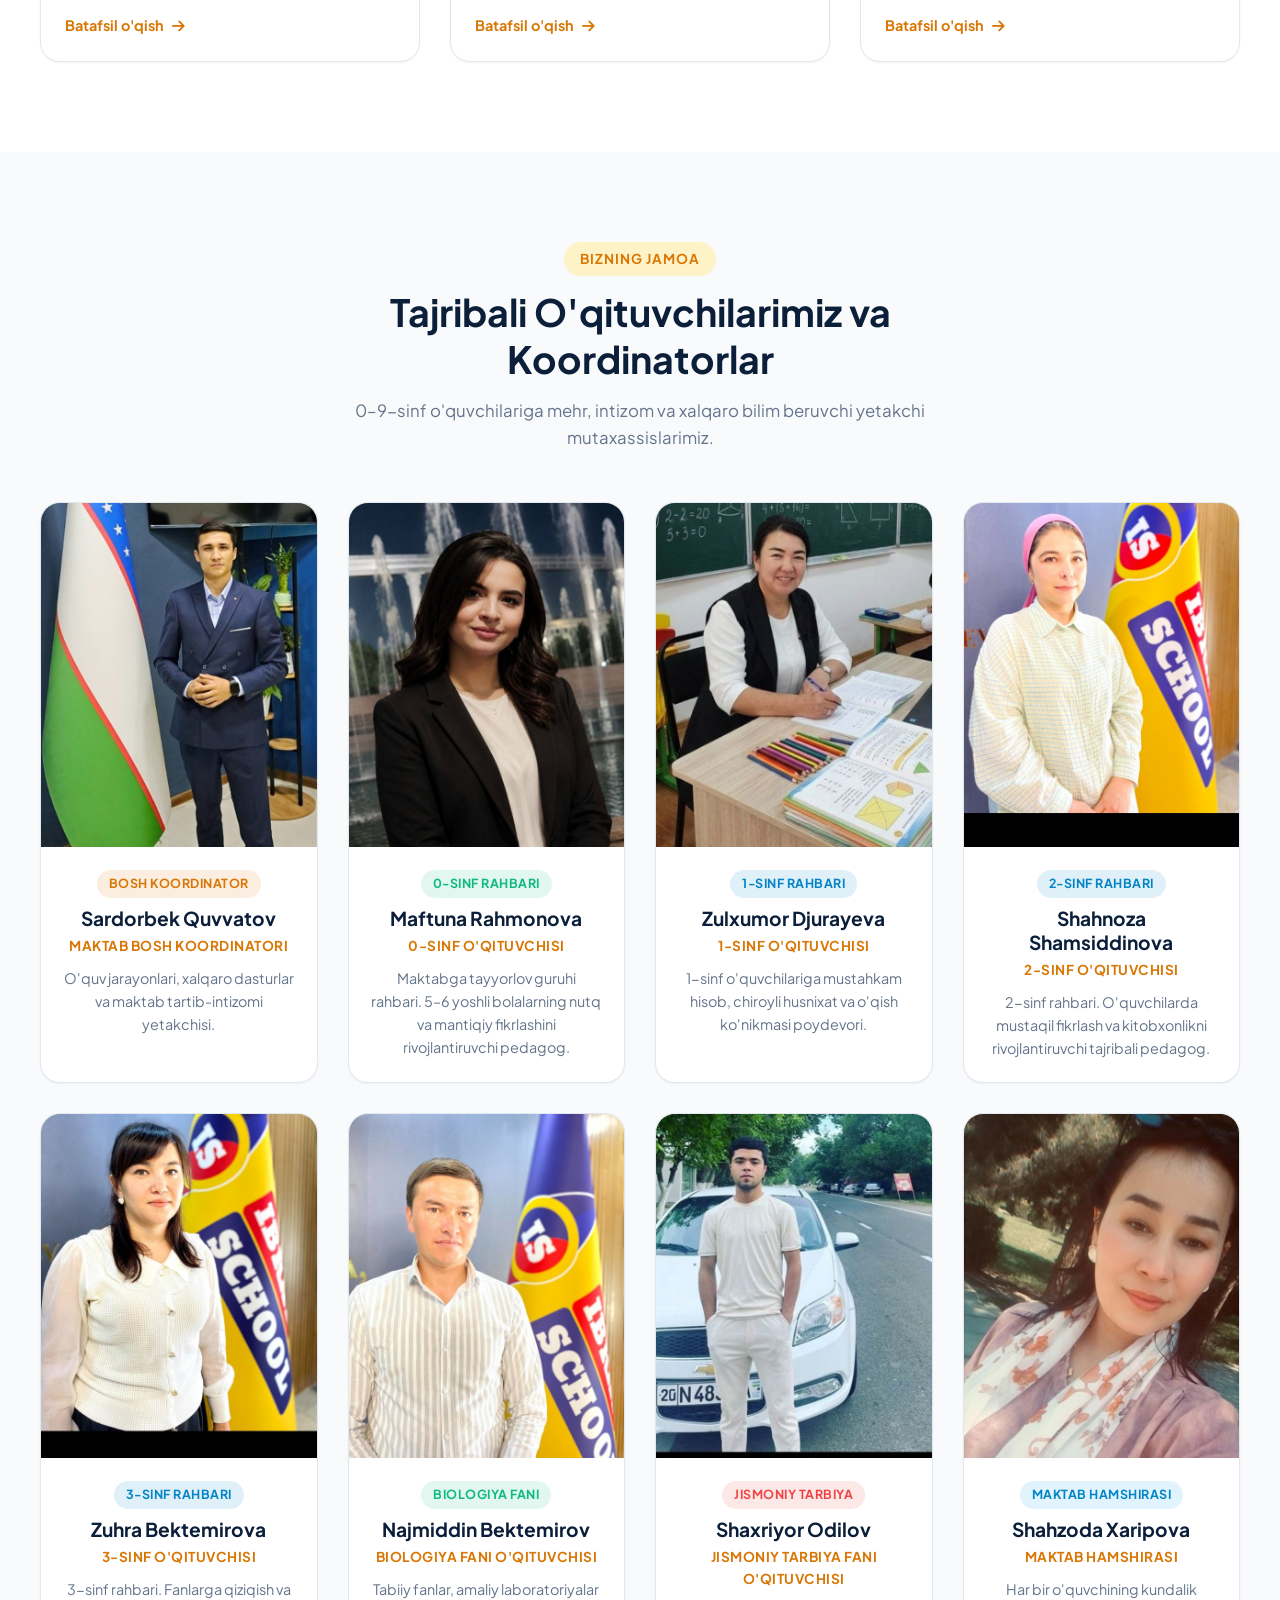
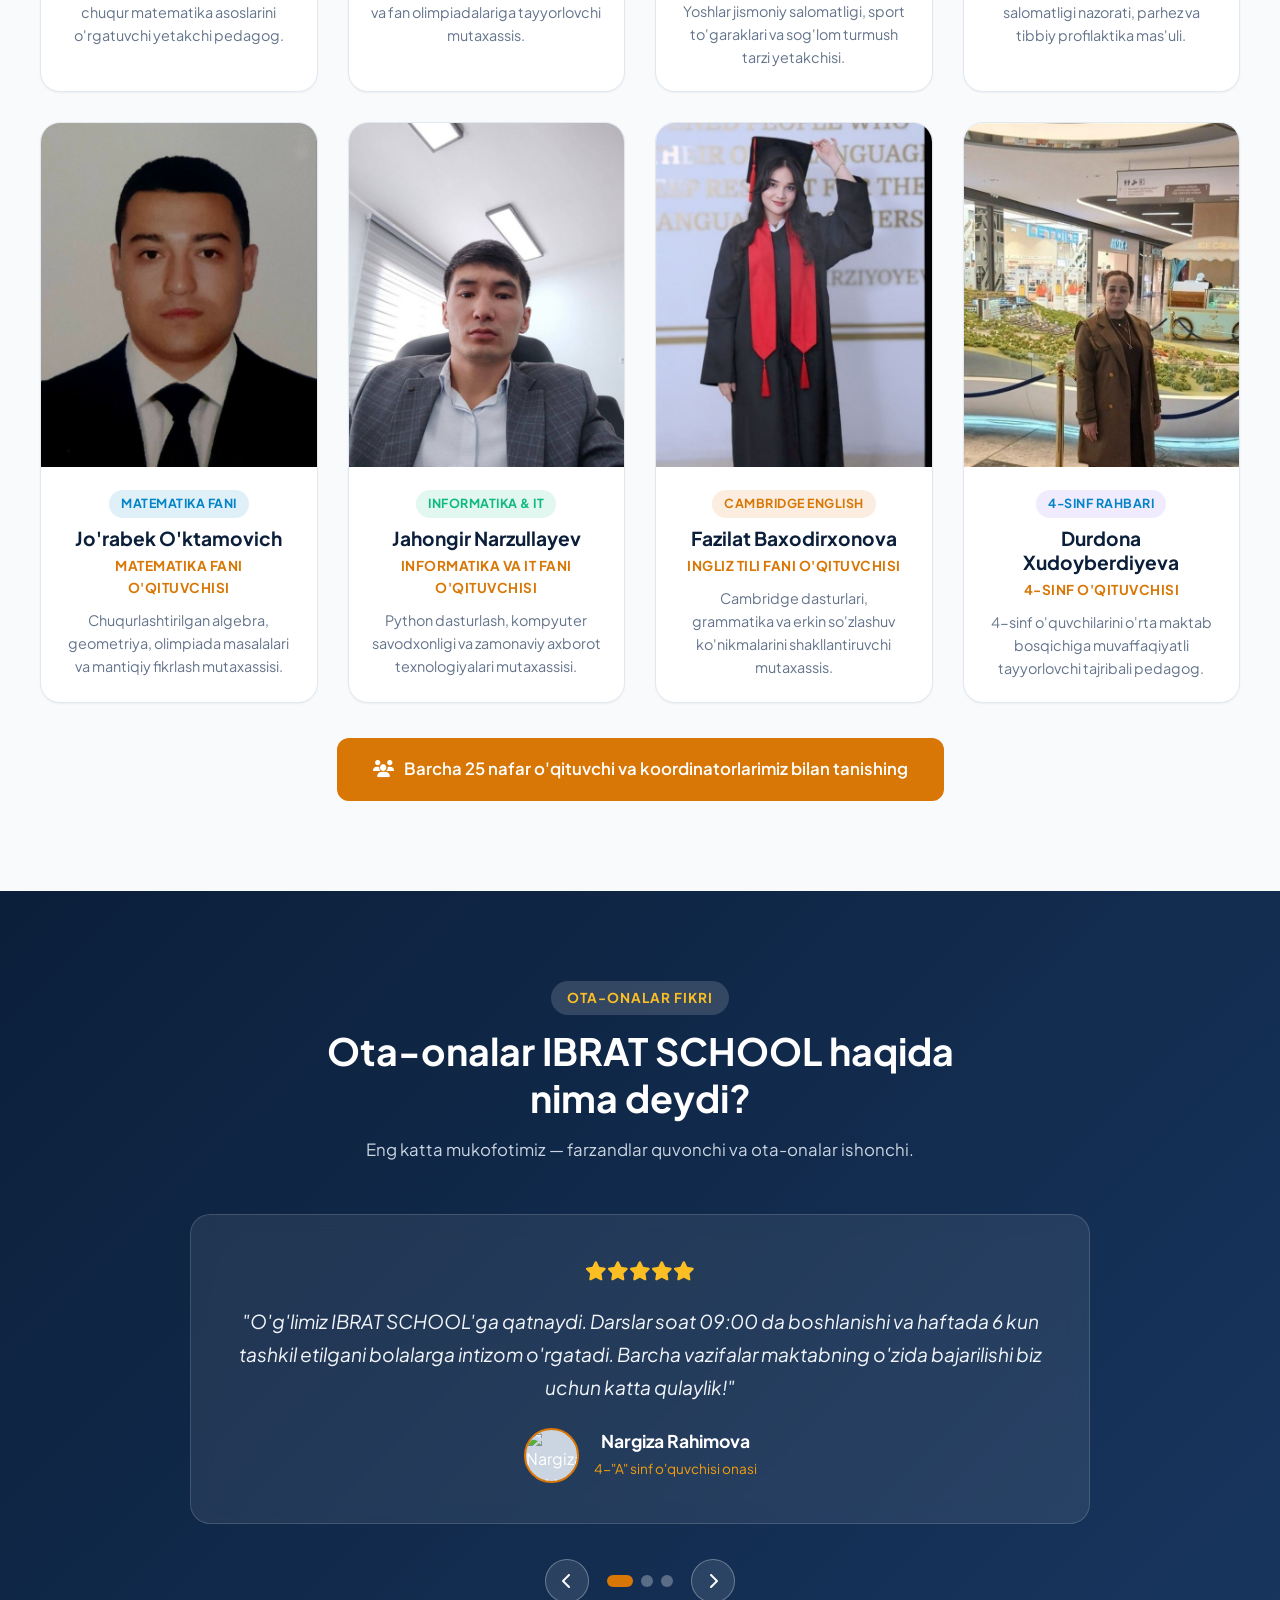
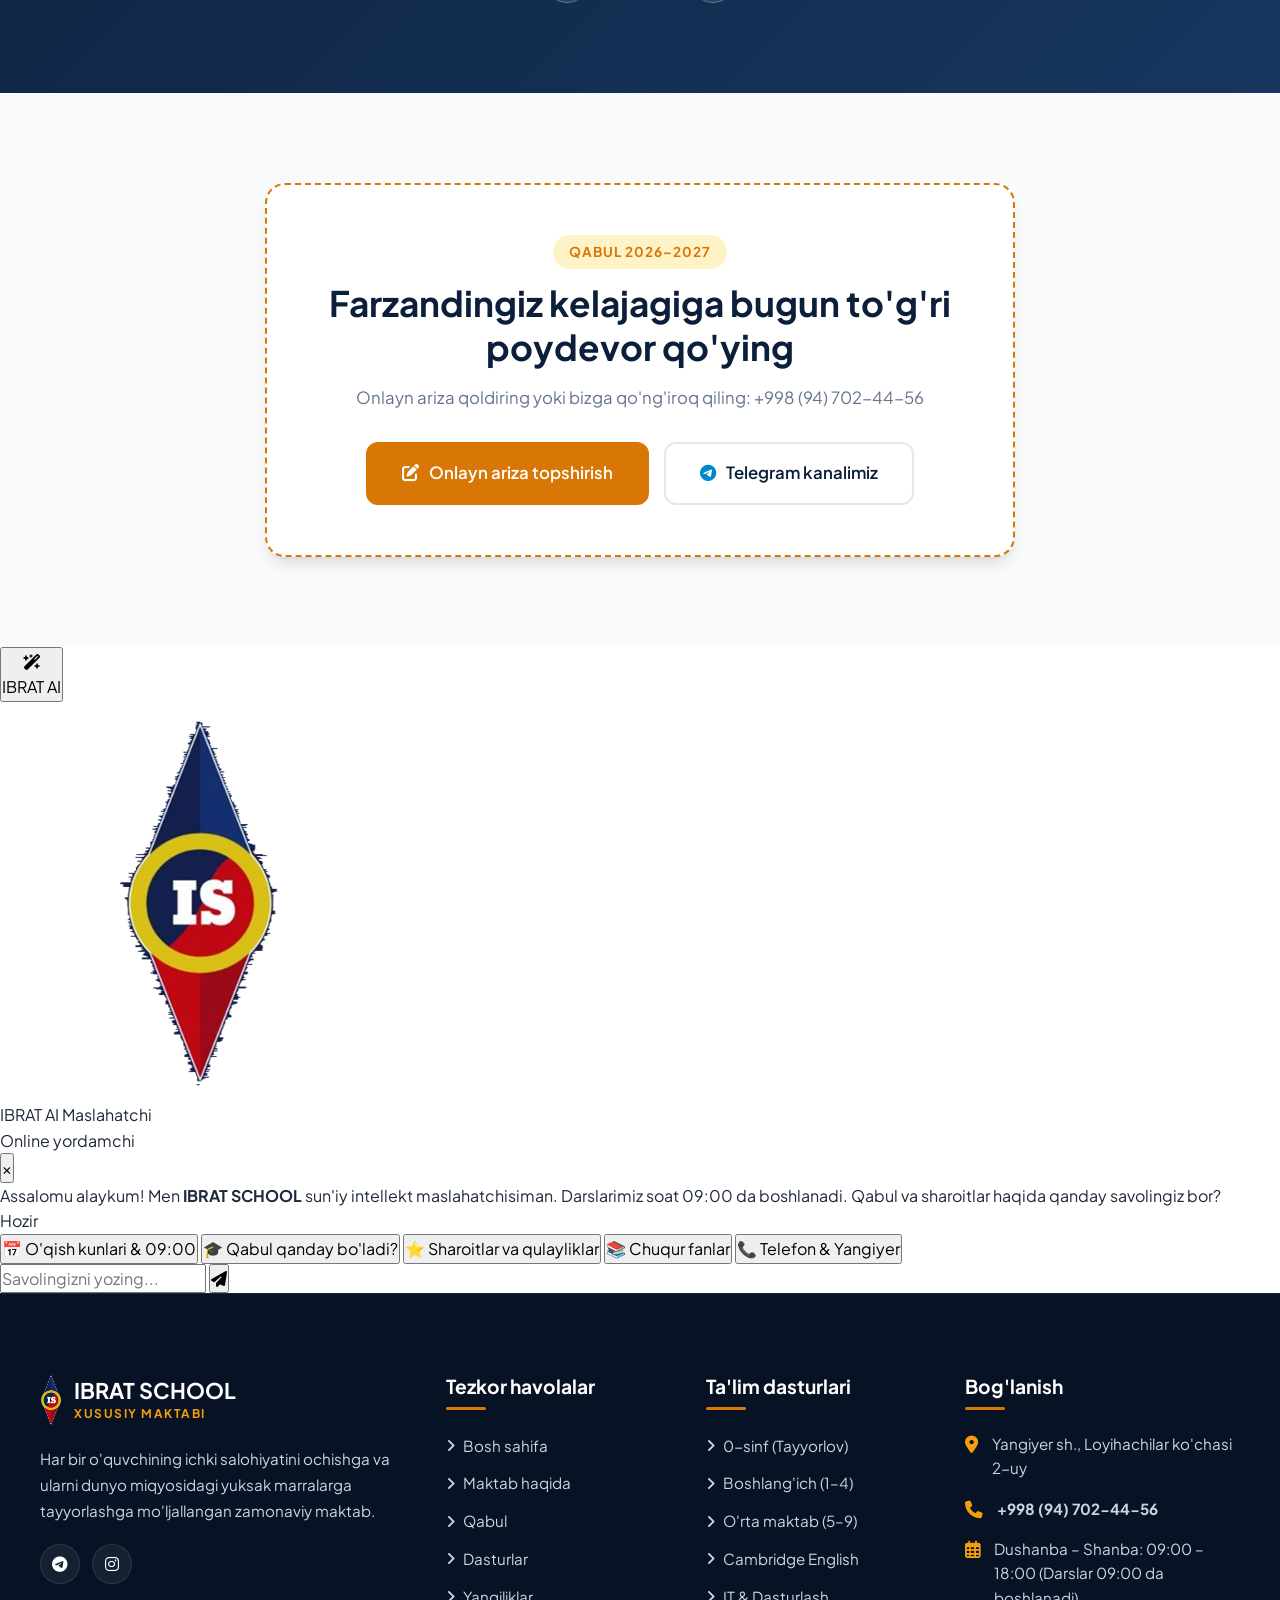
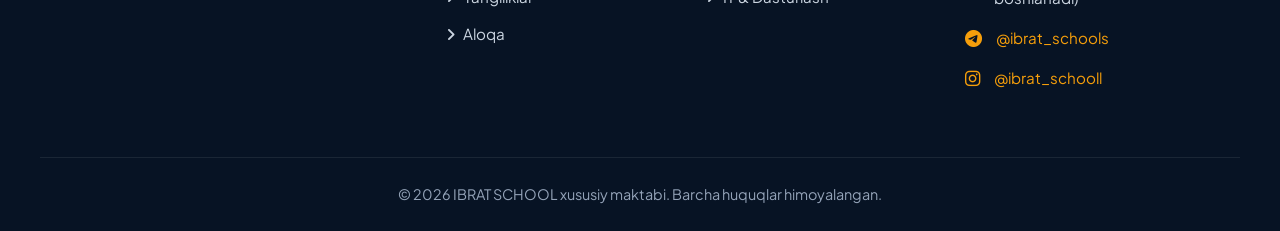
==== commit 39cbae5e: "Fix: Mobile responsive admission modal form with touch-friendly layout and smooth scrolling" ====
--- a/index.html
+++ b/index.html
@@ -751,12 +751,12 @@
   <!-- TEZKOR QABUL MODALI -->
   <div class="modal-overlay" id="admissionModal">
     <div class="modal-box" style="max-width: 600px; text-align: left;">
-      <div style="display: flex; justify-content: space-between; align-items: center; margin-bottom: 20px;">
-        <h3 style="color: var(--primary); font-size: 1.4rem;">
+      <div class="modal-header">
+        <h3 style="color: var(--primary);">
           <i class="fa-solid fa-file-pen" style="color: var(--accent); margin-right: 8px;"></i>
           <span data-i18n="modal_title">IBRAT SCHOOL — Qabul arizasi</span>
         </h3>
-        <button class="close-modal" style="background: none; border: none; font-size: 1.6rem; cursor: pointer; color: var(--text-muted);">&times;</button>
+        <button type="button" class="close-modal" aria-label="Yopish">&times;</button>
       </div>
 
       <form id="quickAdmissionForm" class="ajax-form">
--- a/css/style.css
+++ b/css/style.css
@@ -1668,25 +1668,37 @@
 }
 
 /* --------------------------------------------------------------------------
-   19. MODAL DARCHALAR VA TOAST (CONFIRMATION MODAL)
+   19. MODAL DARCHALAR VA TOAST (CONFIRMATION & ADMISSION MODALS)
    -------------------------------------------------------------------------- */
 .modal-overlay {
   display: none;
   position: fixed;
   top: 0;
   left: 0;
+  right: 0;
+  bottom: 0;
   width: 100%;
   height: 100%;
-  background: rgba(11, 31, 58, 0.7);
-  backdrop-filter: blur(5px);
+  height: 100dvh;
+  background: rgba(11, 31, 58, 0.78);
+  backdrop-filter: blur(6px);
+  -webkit-backdrop-filter: blur(6px);
   z-index: 2100;
   align-items: center;
   justify-content: center;
   padding: 20px;
+  overflow-y: auto;
+  -webkit-overflow-scrolling: touch;
+  box-sizing: border-box;
 }
 
 .modal-overlay.active {
   display: flex;
+}
+
+body.modal-open {
+  overflow: hidden !important;
+  touch-action: none;
 }
 
 .modal-box {
@@ -1694,15 +1706,88 @@
   border-radius: var(--radius-lg);
   max-width: 500px;
   width: 100%;
-  padding: 40px;
+  padding: 35px 30px;
   text-align: center;
-  box-shadow: var(--shadow-xl);
+  box-shadow: 0 20px 50px rgba(0, 0, 0, 0.35);
   position: relative;
-  animation: modalScale 0.3s cubic-bezier(0.175, 0.885, 0.32, 1.275);
+  margin: auto;
+  max-height: calc(100vh - 40px);
+  max-height: calc(100dvh - 40px);
+  overflow-y: auto;
+  -webkit-overflow-scrolling: touch;
+  animation: modalScale 0.28s cubic-bezier(0.16, 1, 0.3, 1);
+  box-sizing: border-box;
+}
+
+#admissionModal .modal-box {
+  max-width: 620px;
+  text-align: left;
+  padding: 28px 30px;
+}
+
+.modal-box::-webkit-scrollbar {
+  width: 6px;
+}
+.modal-box::-webkit-scrollbar-track {
+  background: transparent;
+}
+.modal-box::-webkit-scrollbar-thumb {
+  background: rgba(11, 31, 58, 0.2);
+  border-radius: 4px;
+}
+
+.modal-header,
+#admissionModal .modal-box > div:first-child {
+  display: flex;
+  justify-content: space-between;
+  align-items: center;
+  margin-bottom: 20px;
+  padding-bottom: 12px;
+  border-bottom: 1px solid var(--border-color);
+  position: sticky;
+  top: -28px;
+  background: #ffffff;
+  z-index: 10;
+  margin-top: -6px;
+  padding-top: 6px;
+}
+
+#admissionModal .modal-box h3 {
+  color: var(--primary);
+  font-size: 1.3rem;
+  font-weight: 700;
+  margin: 0;
+  display: flex;
+  align-items: center;
+}
+
+.close-modal {
+  width: 38px;
+  height: 38px;
+  border-radius: 50%;
+  background: #f1f5f9;
+  border: 1px solid rgba(0, 0, 0, 0.05);
+  font-size: 1.5rem;
+  line-height: 1;
+  display: inline-flex;
+  align-items: center;
+  justify-content: center;
+  cursor: pointer;
+  color: var(--text-muted);
+  transition: all 0.2s ease;
+  flex-shrink: 0;
+  padding: 0;
+}
+
+.close-modal:hover,
+.close-modal:focus {
+  background: #fee2e2;
+  color: #ef4444;
+  transform: rotate(90deg) scale(1.05);
 }
 
 @keyframes modalScale {
-  from { transform: scale(0.85); opacity: 0; }
+  from { transform: scale(0.92); opacity: 0; }
   to { transform: scale(1); opacity: 1; }
 }
 
@@ -2066,7 +2151,130 @@
     padding: 8px 14px !important;
     font-size: 0.8rem !important;
   }
-}
+
+  /* TEZKOR QABUL MODALI VA ARIZA FORMASI MOBIL MOSLASHUVCHANLIGI */
+  .form-card {
+    padding: 22px 16px !important;
+    border-radius: 16px !important;
+  }
+  .modal-overlay {
+    padding: 10px !important;
+    align-items: center !important;
+    justify-content: center !important;
+  }
+  .modal-box,
+  #admissionModal .modal-box {
+    padding: 20px 16px !important;
+    border-radius: 18px !important;
+    max-width: 100% !important;
+    width: 100% !important;
+    max-height: calc(100vh - 20px) !important;
+    max-height: calc(100dvh - 20px) !important;
+    margin: auto !important;
+    box-shadow: 0 10px 35px rgba(0, 0, 0, 0.4) !important;
+    overflow-y: auto !important;
+    -webkit-overflow-scrolling: touch !important;
+  }
+  #admissionModal .modal-box > div:first-child {
+    top: -20px !important;
+    margin-bottom: 14px !important;
+    padding-bottom: 10px !important;
+    padding-top: 4px !important;
+    margin-top: -4px !important;
+    border-bottom: 1px solid rgba(0, 0, 0, 0.08) !important;
+  }
+  #admissionModal .modal-box h3 {
+    font-size: 1.15rem !important;
+    line-height: 1.3 !important;
+  }
+  .close-modal {
+    width: 36px !important;
+    height: 36px !important;
+    font-size: 1.3rem !important;
+  }
+  #quickAdmissionForm .form-grid {
+    grid-template-columns: 1fr !important;
+    gap: 10px !important;
+  }
+  #quickAdmissionForm .form-group {
+    margin-bottom: 0 !important;
+  }
+  #quickAdmissionForm .form-group.full-width {
+    grid-column: span 1 !important;
+  }
+  #quickAdmissionForm .form-label {
+    font-size: 0.82rem !important;
+    margin-bottom: 4px !important;
+    font-weight: 600 !important;
+    display: block !important;
+  }
+  #quickAdmissionForm .form-control {
+    font-size: 16px !important; /* 16px prevents iOS Safari automatic zoom */
+    padding: 10px 13px !important;
+    min-height: 44px !important;
+    border-radius: 10px !important;
+    width: 100% !important;
+    box-sizing: border-box !important;
+  }
+  #quickAdmissionForm select.form-control {
+    height: 44px !important;
+    background-color: #ffffff !important;
+    cursor: pointer !important;
+  }
+  #quickAdmissionForm textarea.form-control {
+    min-height: 60px !important;
+    max-height: 100px !important;
+    resize: none !important;
+  }
+  #quickAdmissionForm button[type="submit"] {
+    min-height: 46px !important;
+    font-size: 0.98rem !important;
+    font-weight: 700 !important;
+    border-radius: 10px !important;
+    margin-top: 12px !important;
+    padding: 11px !important;
+    display: flex !important;
+    align-items: center !important;
+    justify-content: center !important;
+    gap: 8px !important;
+    width: 100% !important;
+  }
+}
+
+@media (max-width: 480px) {
+  .modal-overlay {
+    padding: 8px 6px !important;
+  }
+  .modal-box,
+  #admissionModal .modal-box {
+    padding: 16px 12px !important;
+    border-radius: 14px !important;
+    max-height: calc(100vh - 16px) !important;
+    max-height: calc(100dvh - 16px) !important;
+  }
+  #admissionModal .modal-box > div:first-child {
+    top: -16px !important;
+    margin-bottom: 10px !important;
+    padding-bottom: 8px !important;
+  }
+  #admissionModal .modal-box h3 {
+    font-size: 1.02rem !important;
+  }
+  #quickAdmissionForm .form-grid {
+    gap: 8px !important;
+  }
+  #quickAdmissionForm .form-control {
+    padding: 8px 11px !important;
+    font-size: 16px !important;
+    min-height: 42px !important;
+  }
+  #quickAdmissionForm textarea.form-control {
+    min-height: 50px !important;
+  }
+  #quickAdmissionForm button[type="submit"] {
+    min-height: 44px !important;
+    font-size: 0.94rem !important;
+  }
 
 @media (max-width: 380px) {
   .team-grid {
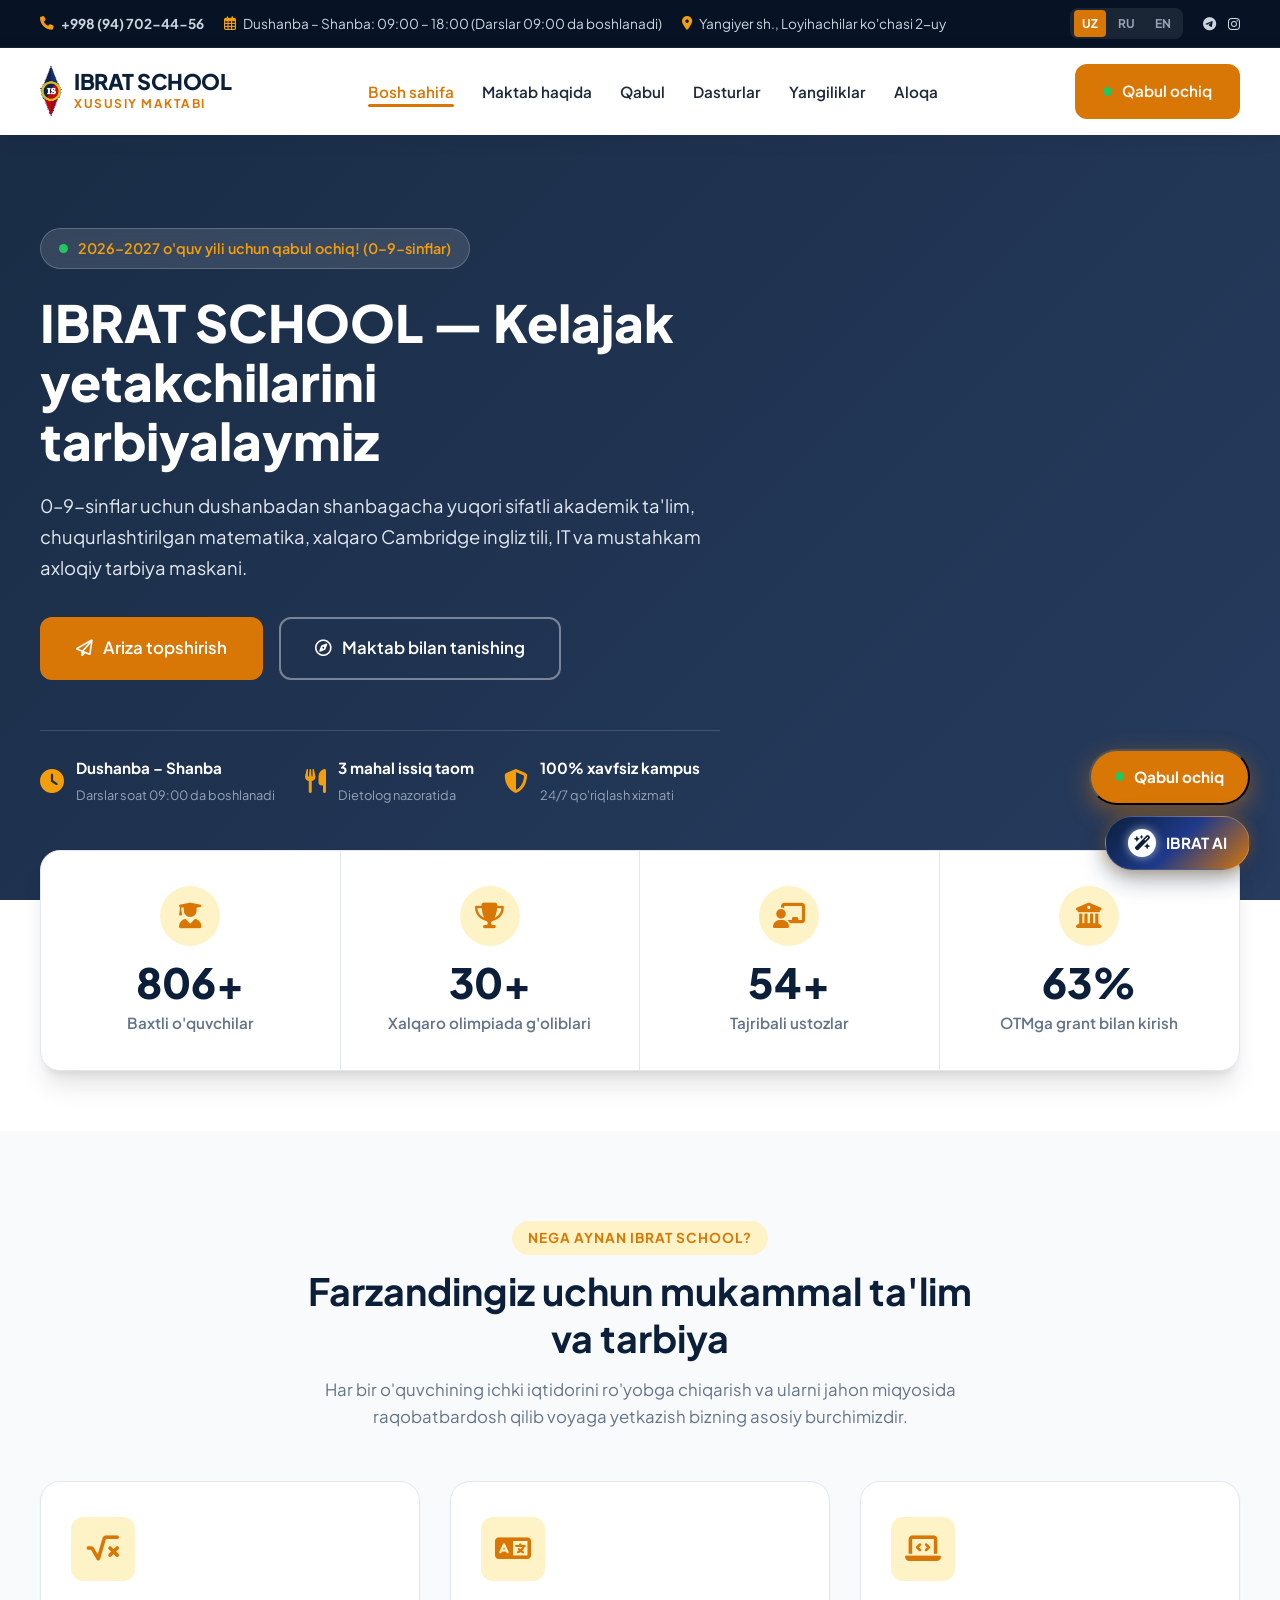
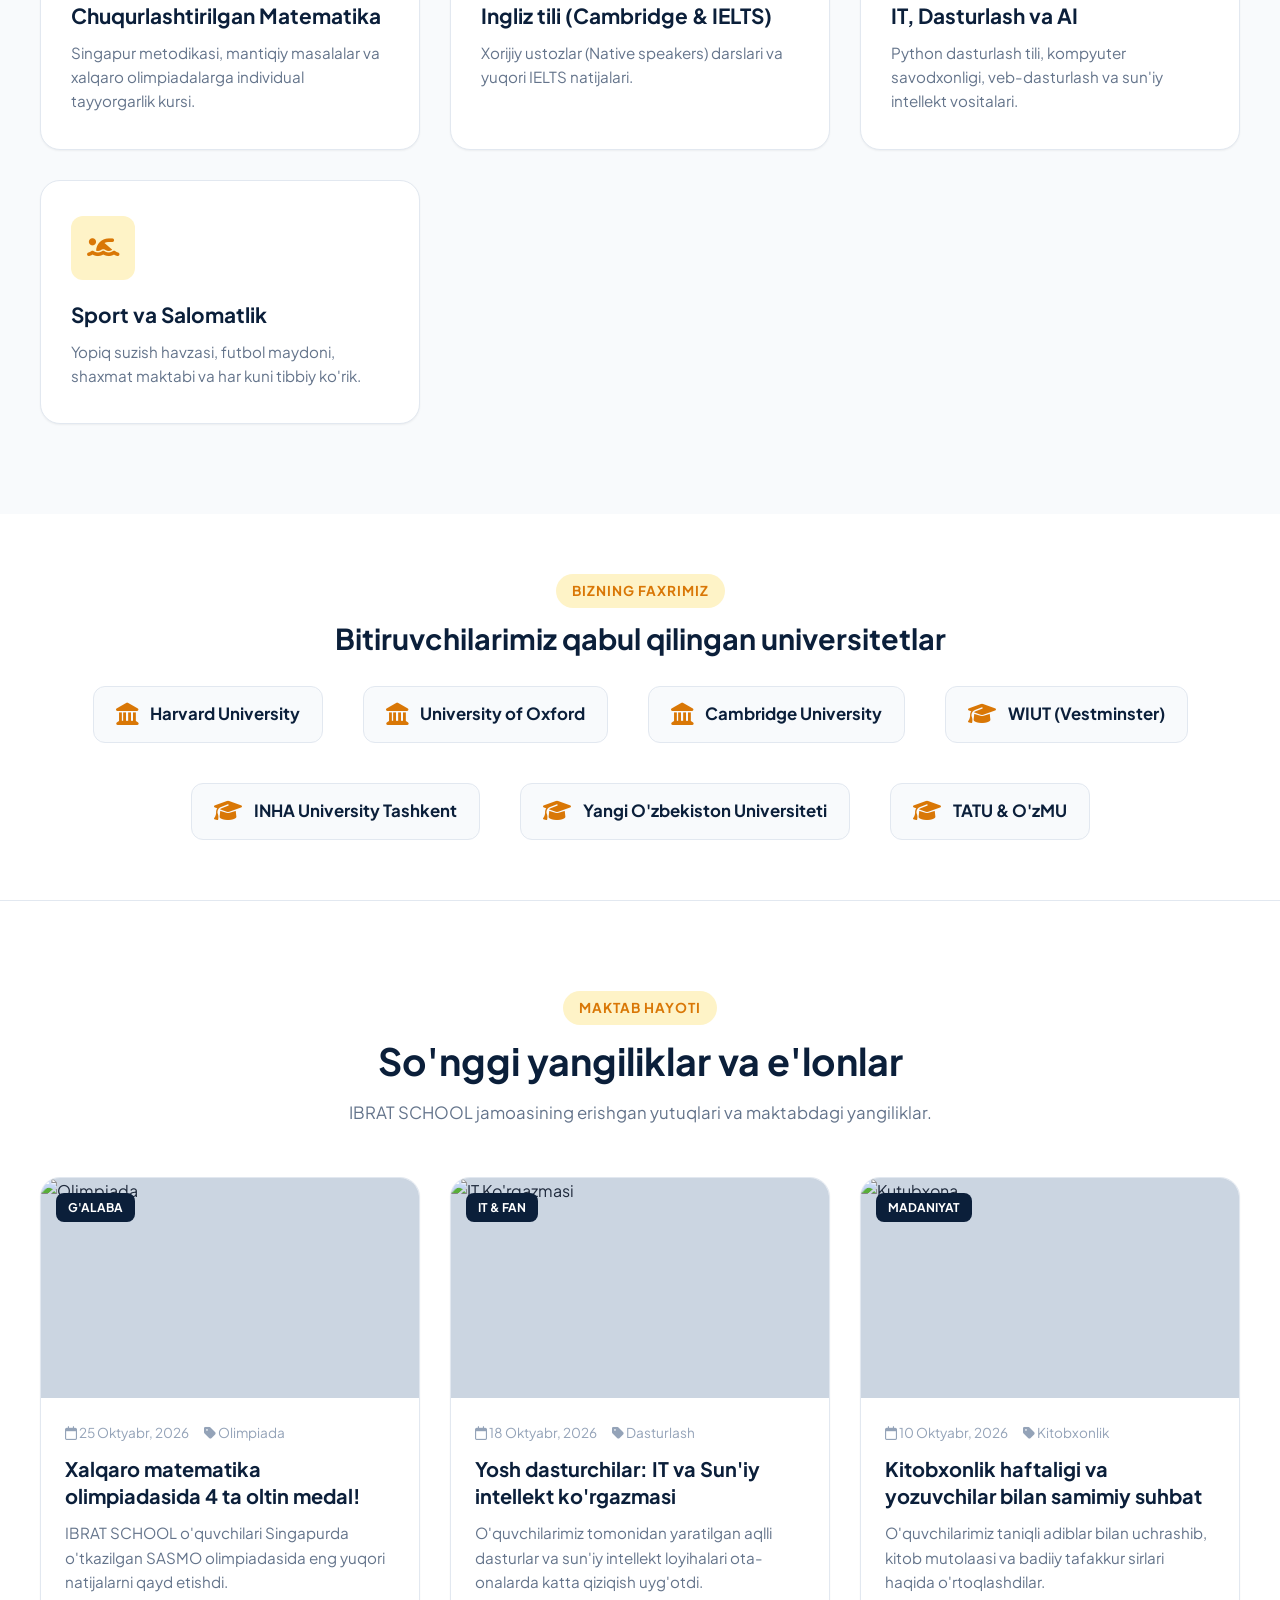
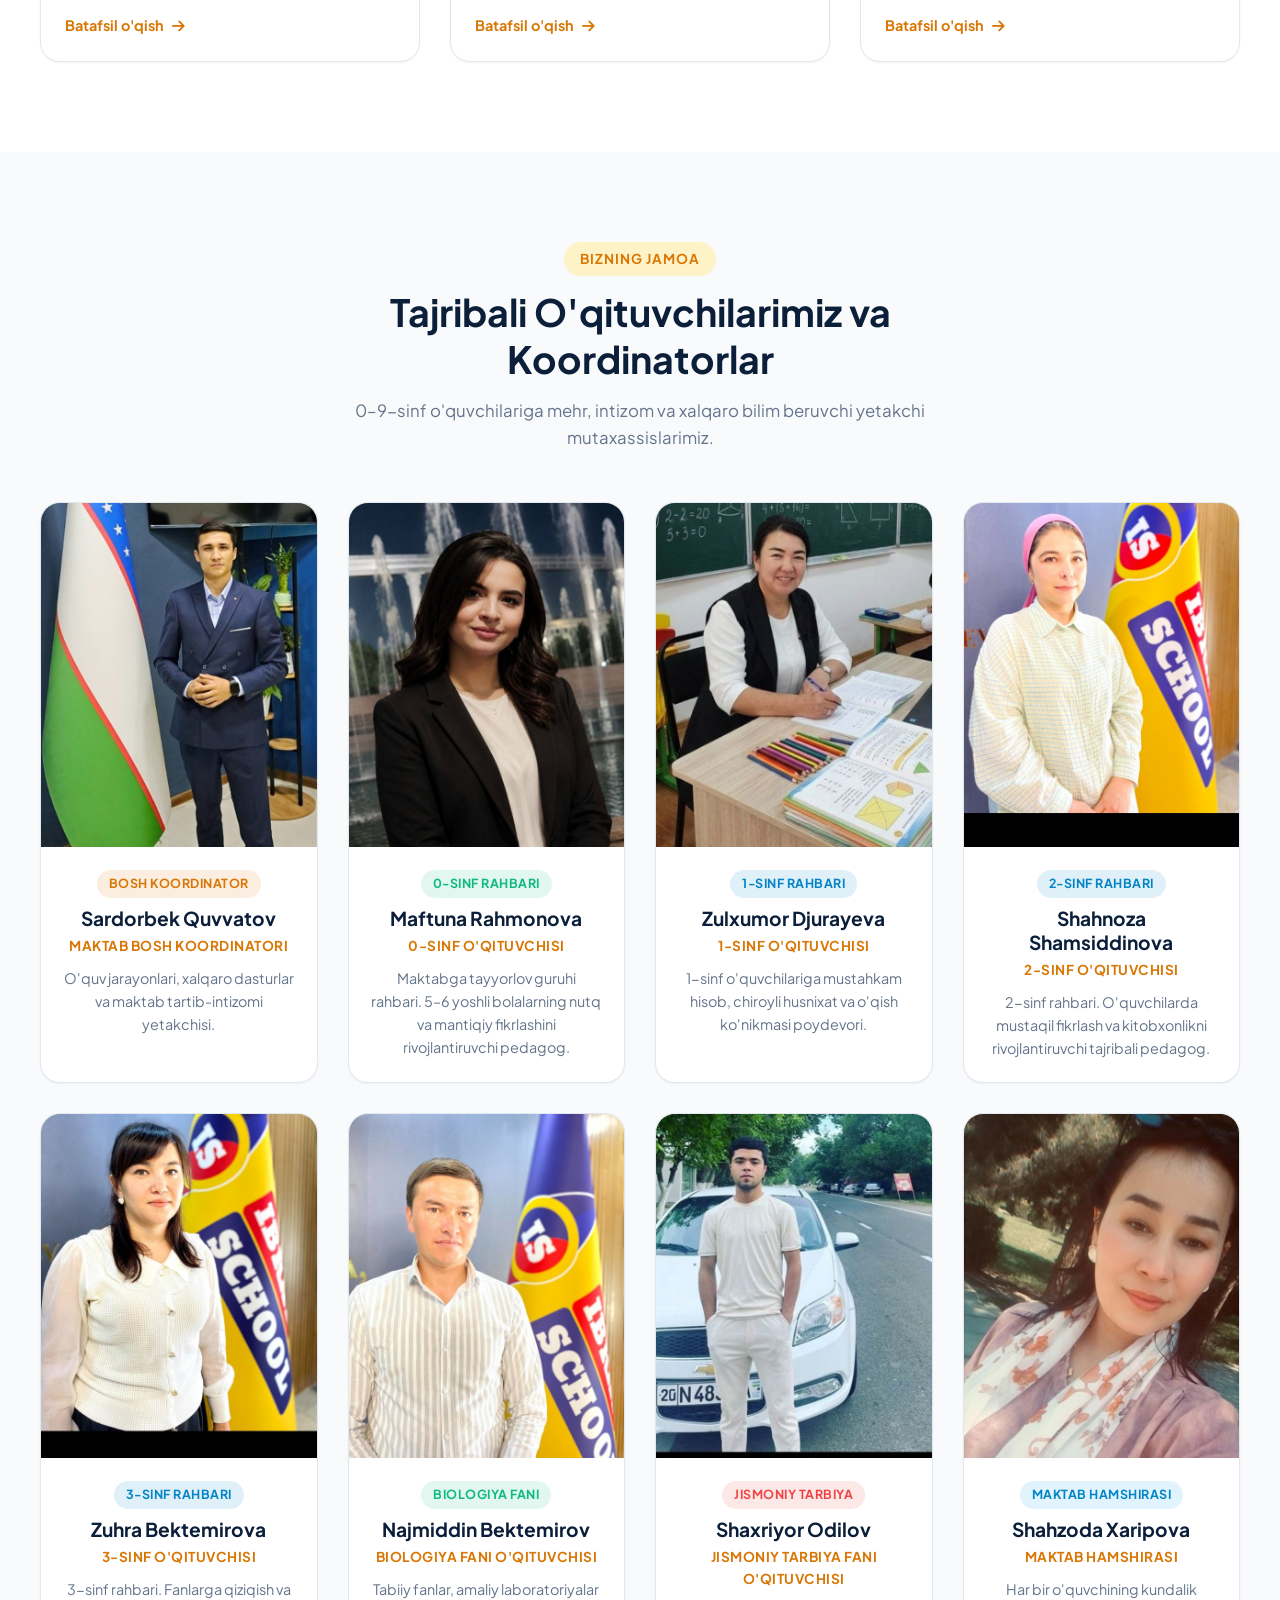
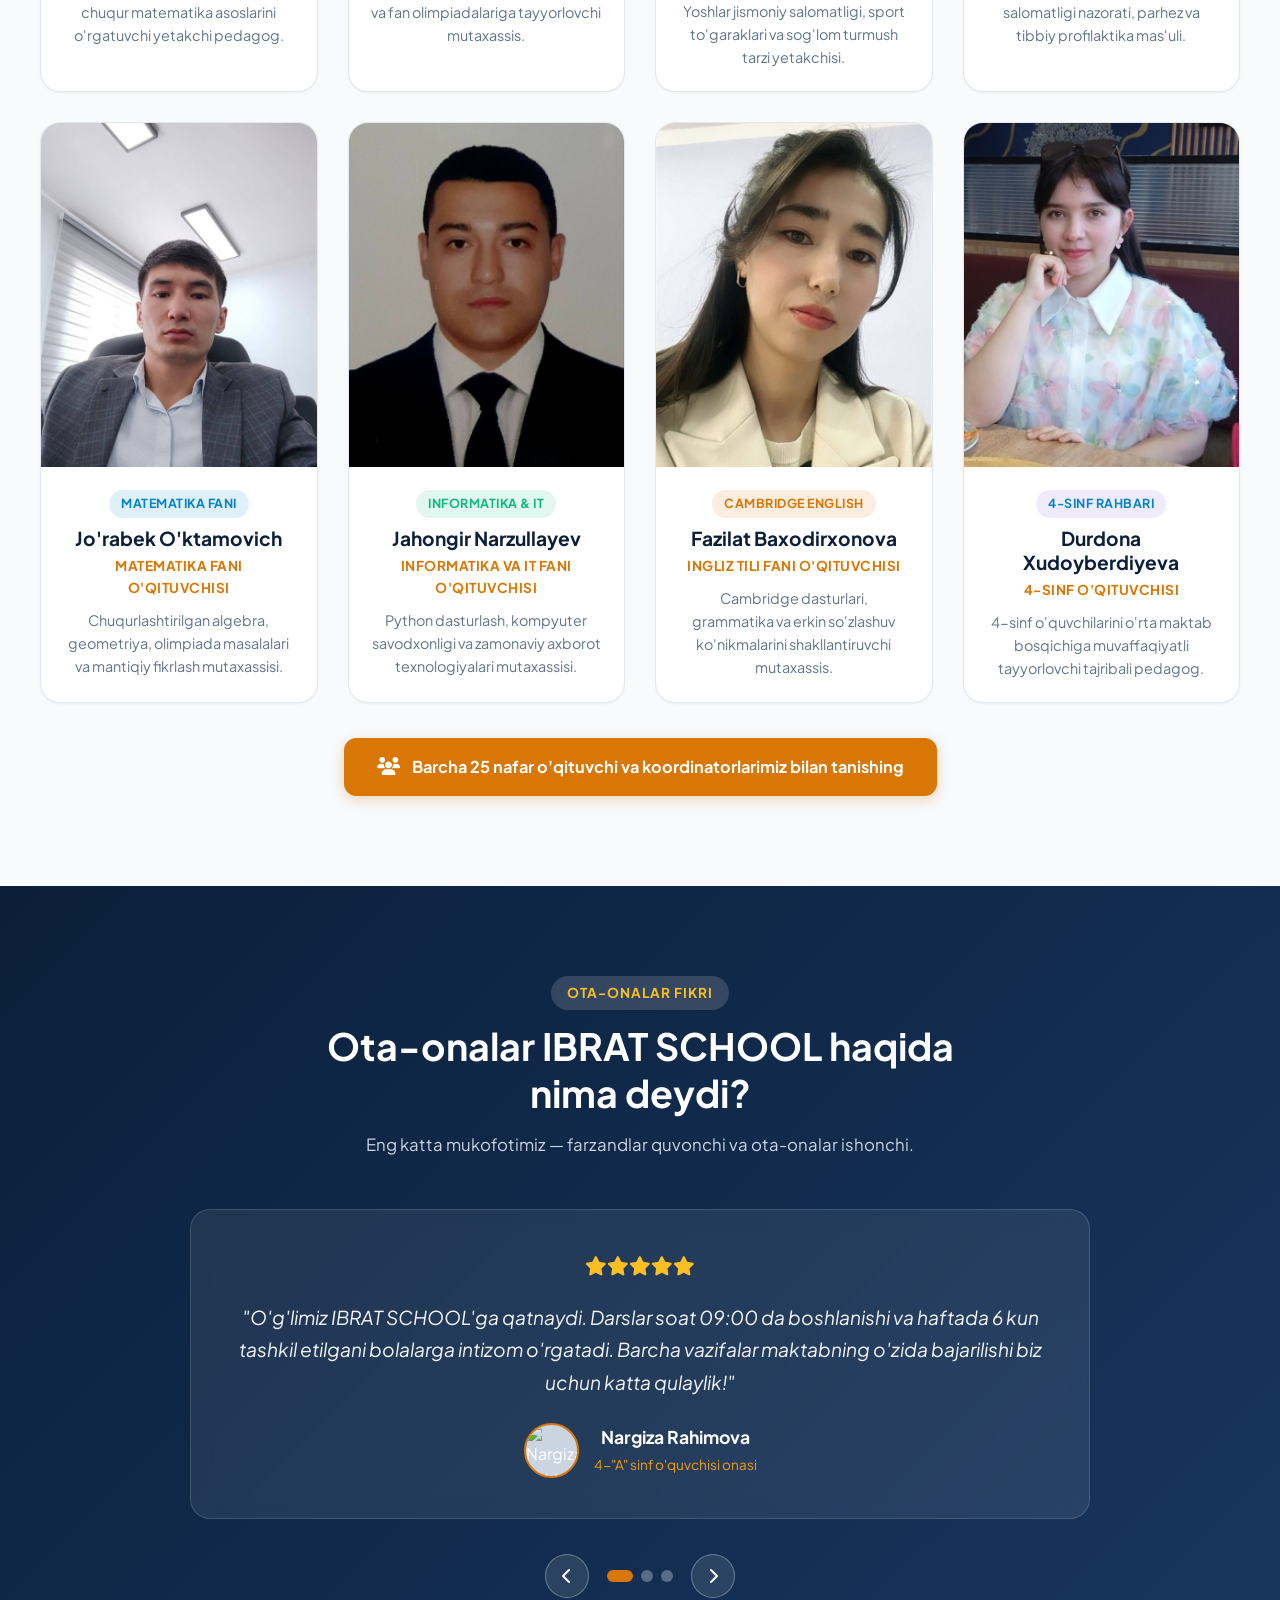
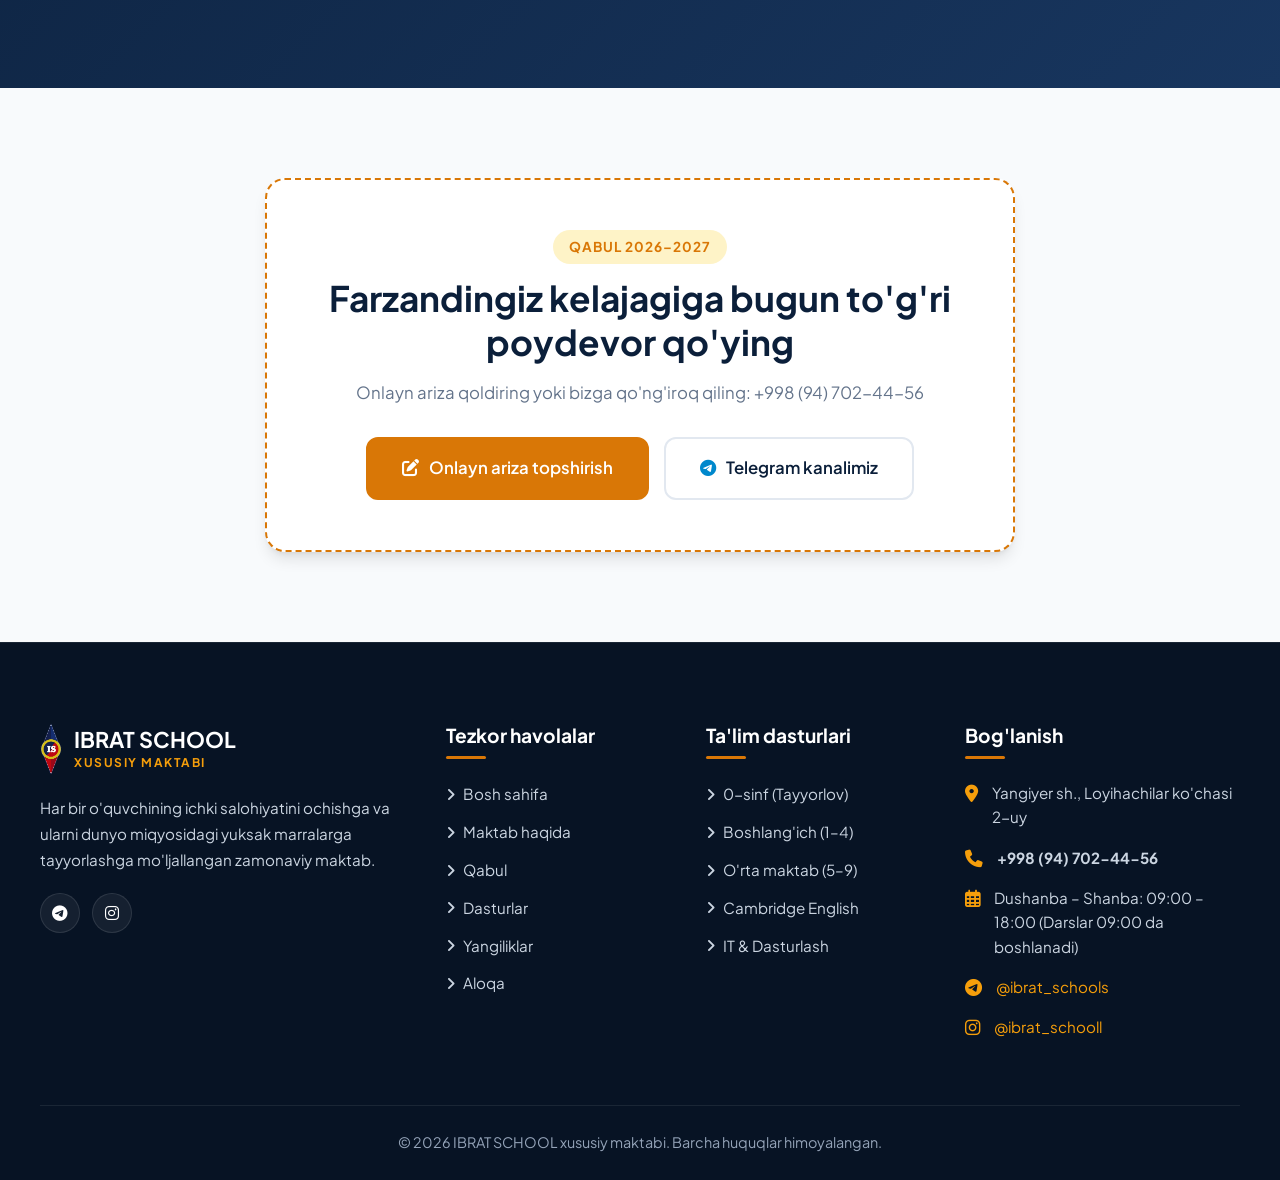
==== commit 3111690b: "Fix: Mobile responsiveness for teachers CTA button and modal close button" ====
--- a/index.html
+++ b/index.html
@@ -1,4 +1,4 @@
-<!DOCTYPE html>
+﻿<!DOCTYPE html>
 <html lang="uz">
 <head>
   <meta charset="UTF-8">
@@ -498,9 +498,10 @@
           </div>
         </div>
 
-        <div style="text-align: center; margin-top: 35px;">
-          <a href="about.html#teachers" class="btn btn-primary btn-lg">
-            <i class="fa-solid fa-users"></i> Barcha 25 nafar o'qituvchi va koordinatorlarimiz bilan tanishing
+        <div class="teachers-cta-wrap">
+          <a href="about.html#teachers" class="btn btn-primary btn-lg teachers-cta-btn">
+            <i class="fa-solid fa-users"></i>
+            <span>Barcha 25 nafar o'qituvchi va koordinatorlarimiz bilan tanishing</span>
           </a>
         </div>
       </div>
@@ -756,7 +757,7 @@
           <i class="fa-solid fa-file-pen" style="color: var(--accent); margin-right: 8px;"></i>
           <span data-i18n="modal_title">IBRAT SCHOOL — Qabul arizasi</span>
         </h3>
-        <button type="button" class="close-modal" aria-label="Yopish">&times;</button>
+        <button type="button" class="close-modal" aria-label="Yopish"><i class="fa-solid fa-xmark"></i></button>
       </div>
 
       <form id="quickAdmissionForm" class="ajax-form">
--- a/css/style.css
+++ b/css/style.css
@@ -1146,6 +1146,51 @@
   color: var(--text-muted);
 }
 
+/* Ustozlar bo'limi ostidagi 'Barcha 25 nafar...' tugmasi */
+.teachers-cta-wrap {
+  text-align: center;
+  margin-top: 35px;
+  padding: 0 16px;
+  width: 100%;
+  box-sizing: border-box;
+}
+
+.teachers-cta-btn {
+  display: inline-flex;
+  align-items: center;
+  justify-content: center;
+  gap: 12px;
+  max-width: 100%;
+  box-sizing: border-box;
+  text-decoration: none;
+  background-color: var(--accent);
+  color: #ffffff;
+  border: 1px solid var(--accent);
+  border-radius: var(--radius-md);
+  box-shadow: 0 4px 14px rgba(217, 119, 6, 0.28);
+  transition: all 0.25s ease;
+  font-weight: 700;
+  font-size: 1.02rem;
+  padding: 15px 32px;
+}
+
+.teachers-cta-btn:hover {
+  background-color: var(--accent-hover);
+  border-color: var(--accent-hover);
+  color: #ffffff;
+  box-shadow: 0 8px 22px rgba(217, 119, 6, 0.4);
+  transform: translateY(-2px);
+}
+
+.teachers-cta-btn i {
+  font-size: 1.15rem;
+  flex-shrink: 0;
+}
+
+.teachers-cta-btn span {
+  display: inline;
+}
+
 /* --------------------------------------------------------------------------
    14. QABUL BOSQICHLARI VA HUJJATLAR (ADMISSIONS)
    -------------------------------------------------------------------------- */
@@ -1737,53 +1782,62 @@
 }
 
 .modal-header,
+#admissionModal .modal-header,
 #admissionModal .modal-box > div:first-child {
   display: flex;
   justify-content: space-between;
   align-items: center;
-  margin-bottom: 20px;
-  padding-bottom: 12px;
+  gap: 12px;
+  position: sticky;
+  top: 0;
+  background: #ffffff;
+  z-index: 20;
+  margin: -24px -28px 18px -28px;
+  padding: 16px 24px;
   border-bottom: 1px solid var(--border-color);
-  position: sticky;
-  top: -28px;
-  background: #ffffff;
-  z-index: 10;
-  margin-top: -6px;
-  padding-top: 6px;
+  border-radius: var(--radius-lg) var(--radius-lg) 0 0;
 }
 
 #admissionModal .modal-box h3 {
   color: var(--primary);
-  font-size: 1.3rem;
+  font-size: 1.25rem;
   font-weight: 700;
   margin: 0;
   display: flex;
   align-items: center;
+  line-height: 1.3;
 }
 
 .close-modal {
-  width: 38px;
-  height: 38px;
+  width: 40px;
+  height: 40px;
+  min-width: 40px;
+  min-height: 40px;
   border-radius: 50%;
   background: #f1f5f9;
-  border: 1px solid rgba(0, 0, 0, 0.05);
-  font-size: 1.5rem;
+  border: 1px solid rgba(0, 0, 0, 0.08);
+  font-size: 1.15rem;
   line-height: 1;
   display: inline-flex;
   align-items: center;
   justify-content: center;
   cursor: pointer;
-  color: var(--text-muted);
-  transition: all 0.2s ease;
+  color: #475569;
+  transition: all 0.2s cubic-bezier(0.4, 0, 0.2, 1);
   flex-shrink: 0;
   padding: 0;
+  touch-action: manipulation;
+  -webkit-tap-highlight-color: transparent;
 }
 
 .close-modal:hover,
-.close-modal:focus {
-  background: #fee2e2;
-  color: #ef4444;
-  transform: rotate(90deg) scale(1.05);
+.close-modal:focus,
+.close-modal:active {
+  background: #fee2e2 !important;
+  color: #ef4444 !important;
+  border-color: rgba(239, 68, 68, 0.3) !important;
+  transform: scale(1.08);
+  outline: none;
 }
 
 @keyframes modalScale {
@@ -2175,22 +2229,51 @@
     overflow-y: auto !important;
     -webkit-overflow-scrolling: touch !important;
   }
+  .modal-header,
+  #admissionModal .modal-header,
   #admissionModal .modal-box > div:first-child {
-    top: -20px !important;
-    margin-bottom: 14px !important;
-    padding-bottom: 10px !important;
-    padding-top: 4px !important;
-    margin-top: -4px !important;
+    position: sticky !important;
+    top: 0 !important;
+    margin: -20px -16px 14px -16px !important;
+    padding: 14px 16px !important;
+    background: #ffffff !important;
     border-bottom: 1px solid rgba(0, 0, 0, 0.08) !important;
+    border-radius: 18px 18px 0 0 !important;
+    z-index: 25 !important;
   }
   #admissionModal .modal-box h3 {
-    font-size: 1.15rem !important;
+    font-size: 1.12rem !important;
     line-height: 1.3 !important;
   }
   .close-modal {
-    width: 36px !important;
-    height: 36px !important;
-    font-size: 1.3rem !important;
+    width: 40px !important;
+    height: 40px !important;
+    min-width: 40px !important;
+    min-height: 40px !important;
+    font-size: 1.2rem !important;
+    display: inline-flex !important;
+    align-items: center !important;
+    justify-content: center !important;
+    flex-shrink: 0 !important;
+    touch-action: manipulation !important;
+  }
+  /* Mobil: 'Barcha 25 nafar o'qituvchi...' sariq tugmasi */
+  .teachers-cta-wrap {
+    margin-top: 25px !important;
+    padding: 0 12px !important;
+  }
+  .teachers-cta-btn {
+    display: flex !important;
+    width: 100% !important;
+    max-width: 480px !important;
+    margin: 0 auto !important;
+    padding: 14px 18px !important;
+    font-size: 0.96rem !important;
+    line-height: 1.35 !important;
+    white-space: normal !important;
+    text-align: center !important;
+    box-sizing: border-box !important;
+    border-radius: 12px !important;
   }
   #quickAdmissionForm .form-grid {
     grid-template-columns: 1fr !important;
@@ -2247,18 +2330,50 @@
   }
   .modal-box,
   #admissionModal .modal-box {
-    padding: 16px 12px !important;
-    border-radius: 14px !important;
+    padding: 16px 12px 18px 12px !important;
+    border-radius: 16px !important;
     max-height: calc(100vh - 16px) !important;
     max-height: calc(100dvh - 16px) !important;
   }
+  .modal-header,
+  #admissionModal .modal-header,
   #admissionModal .modal-box > div:first-child {
-    top: -16px !important;
-    margin-bottom: 10px !important;
-    padding-bottom: 8px !important;
+    position: sticky !important;
+    top: 0 !important;
+    margin: -16px -12px 12px -12px !important;
+    padding: 12px 12px !important;
+    background: #ffffff !important;
+    border-bottom: 1px solid rgba(0, 0, 0, 0.08) !important;
+    border-radius: 16px 16px 0 0 !important;
+    z-index: 30 !important;
   }
   #admissionModal .modal-box h3 {
     font-size: 1.02rem !important;
+    line-height: 1.3 !important;
+  }
+  .close-modal {
+    width: 38px !important;
+    height: 38px !important;
+    min-width: 38px !important;
+    min-height: 38px !important;
+    font-size: 1.15rem !important;
+  }
+  /* Mobil: 'Barcha 25 nafar o'qituvchi...' sariq tugmasi */
+  .teachers-cta-wrap {
+    margin-top: 20px !important;
+    padding: 0 8px !important;
+  }
+  .teachers-cta-btn {
+    width: 100% !important;
+    max-width: 100% !important;
+    padding: 13px 14px !important;
+    font-size: 0.88rem !important;
+    line-height: 1.35 !important;
+    gap: 8px !important;
+    border-radius: 12px !important;
+  }
+  .teachers-cta-btn i {
+    font-size: 1rem !important;
   }
   #quickAdmissionForm .form-grid {
     gap: 8px !important;
@@ -2275,11 +2390,17 @@
     min-height: 44px !important;
     font-size: 0.94rem !important;
   }
+}
 
 @media (max-width: 380px) {
   .team-grid {
     grid-template-columns: 1fr !important;
     gap: 16px !important;
+  }
+  .teachers-cta-btn {
+    padding: 11px 10px !important;
+    font-size: 0.82rem !important;
+    gap: 6px !important;
   }
 }
 
